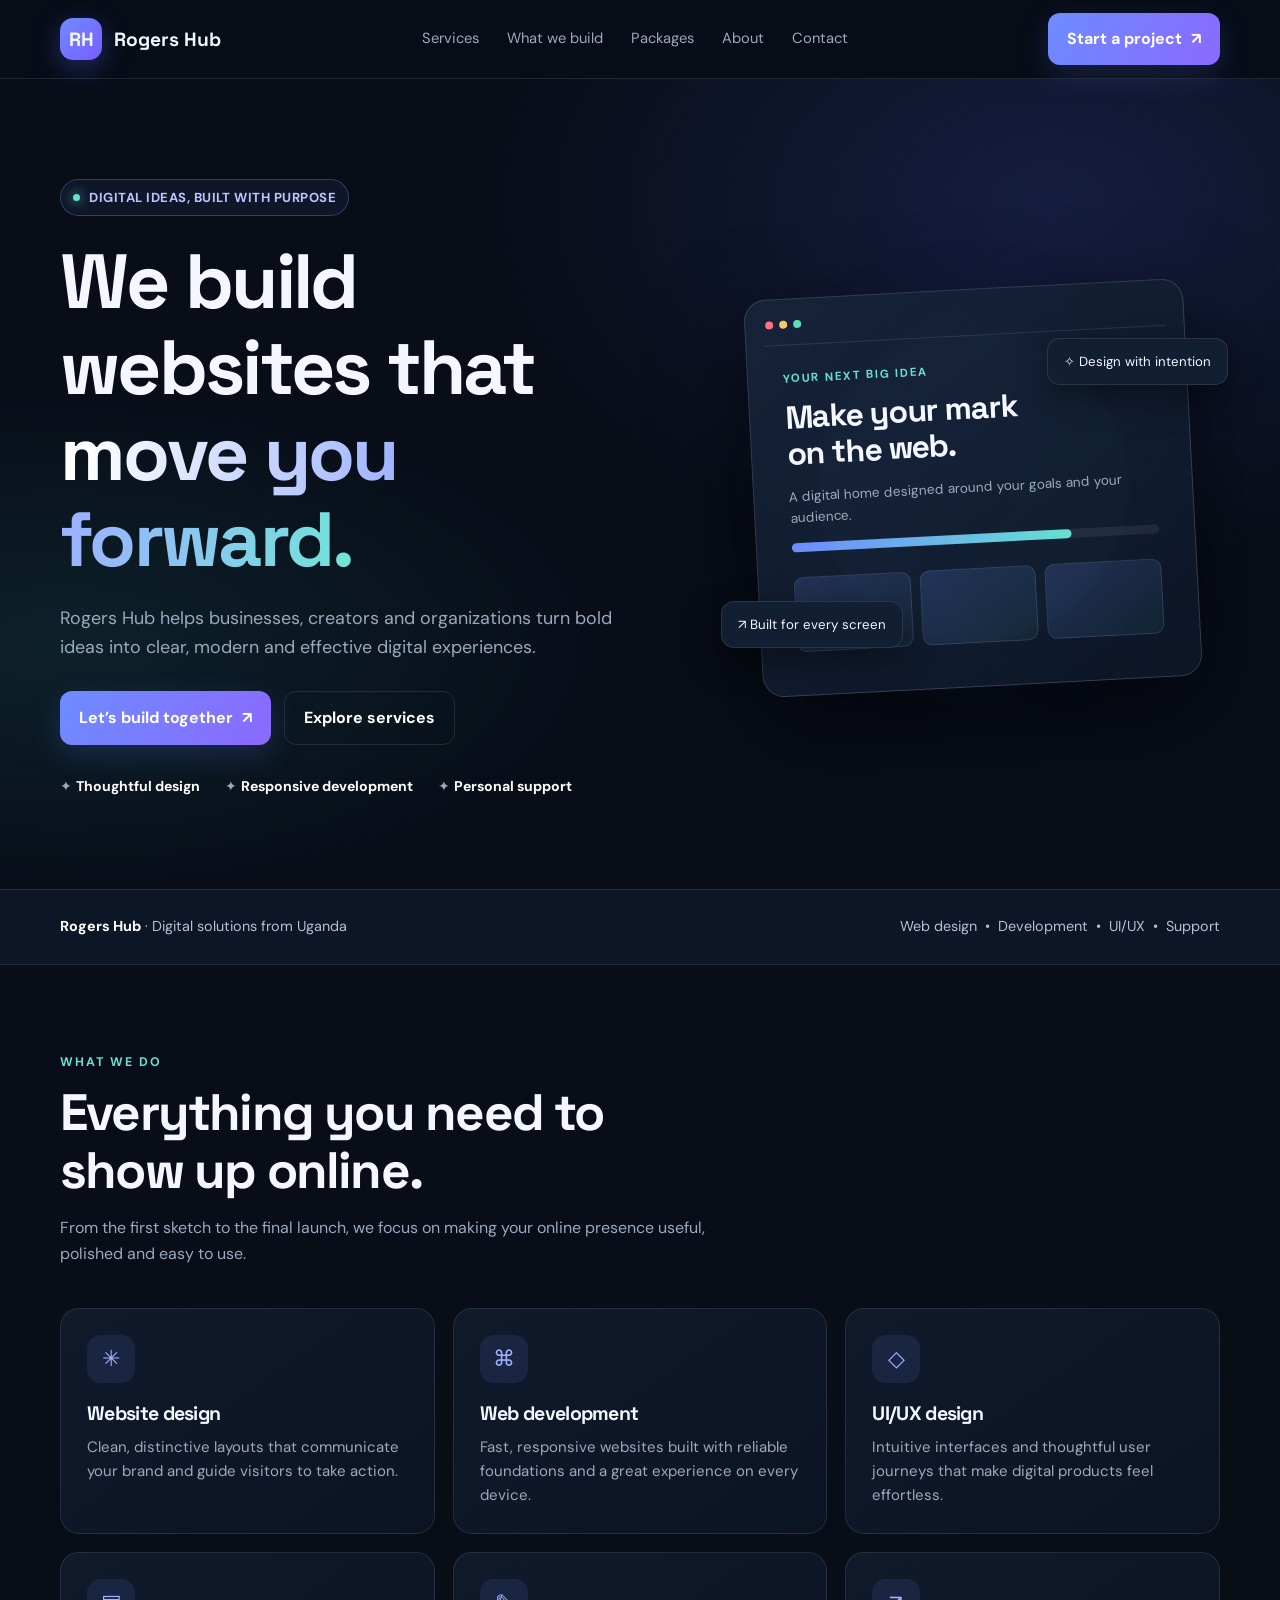
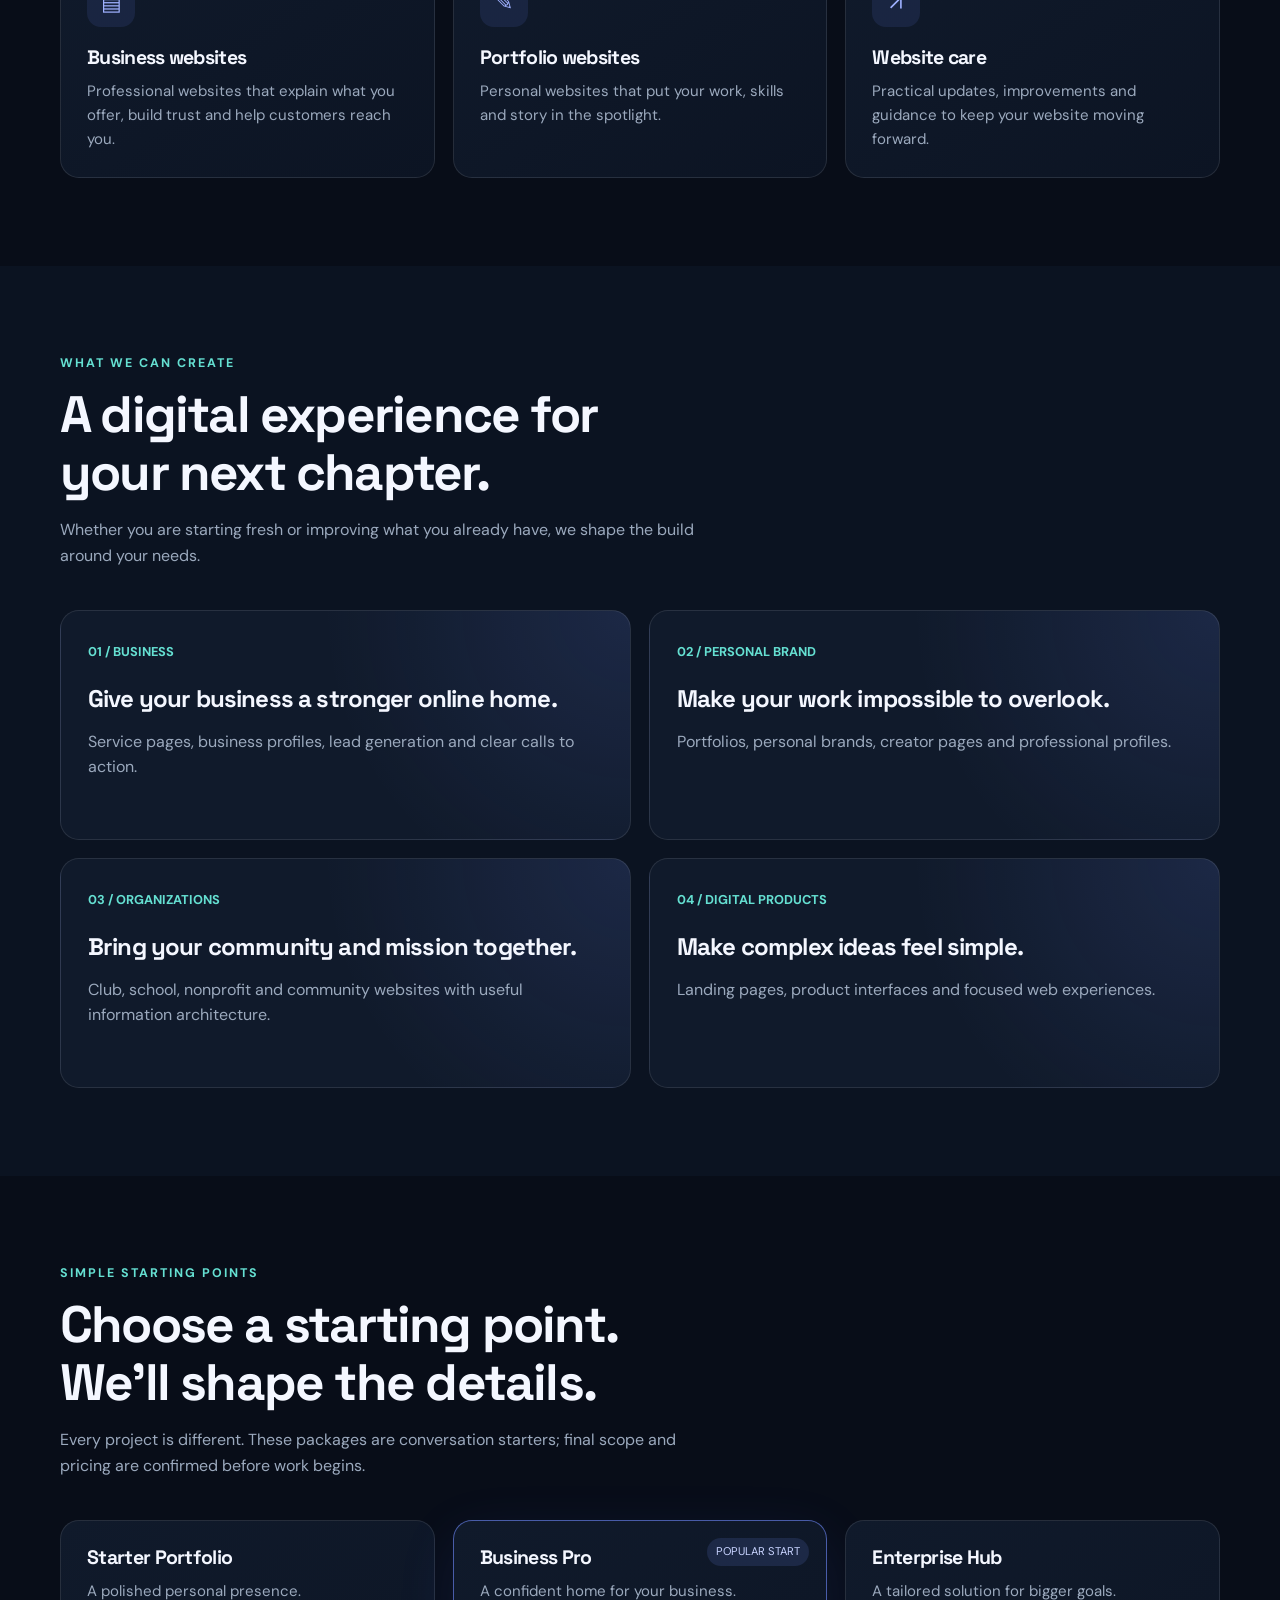
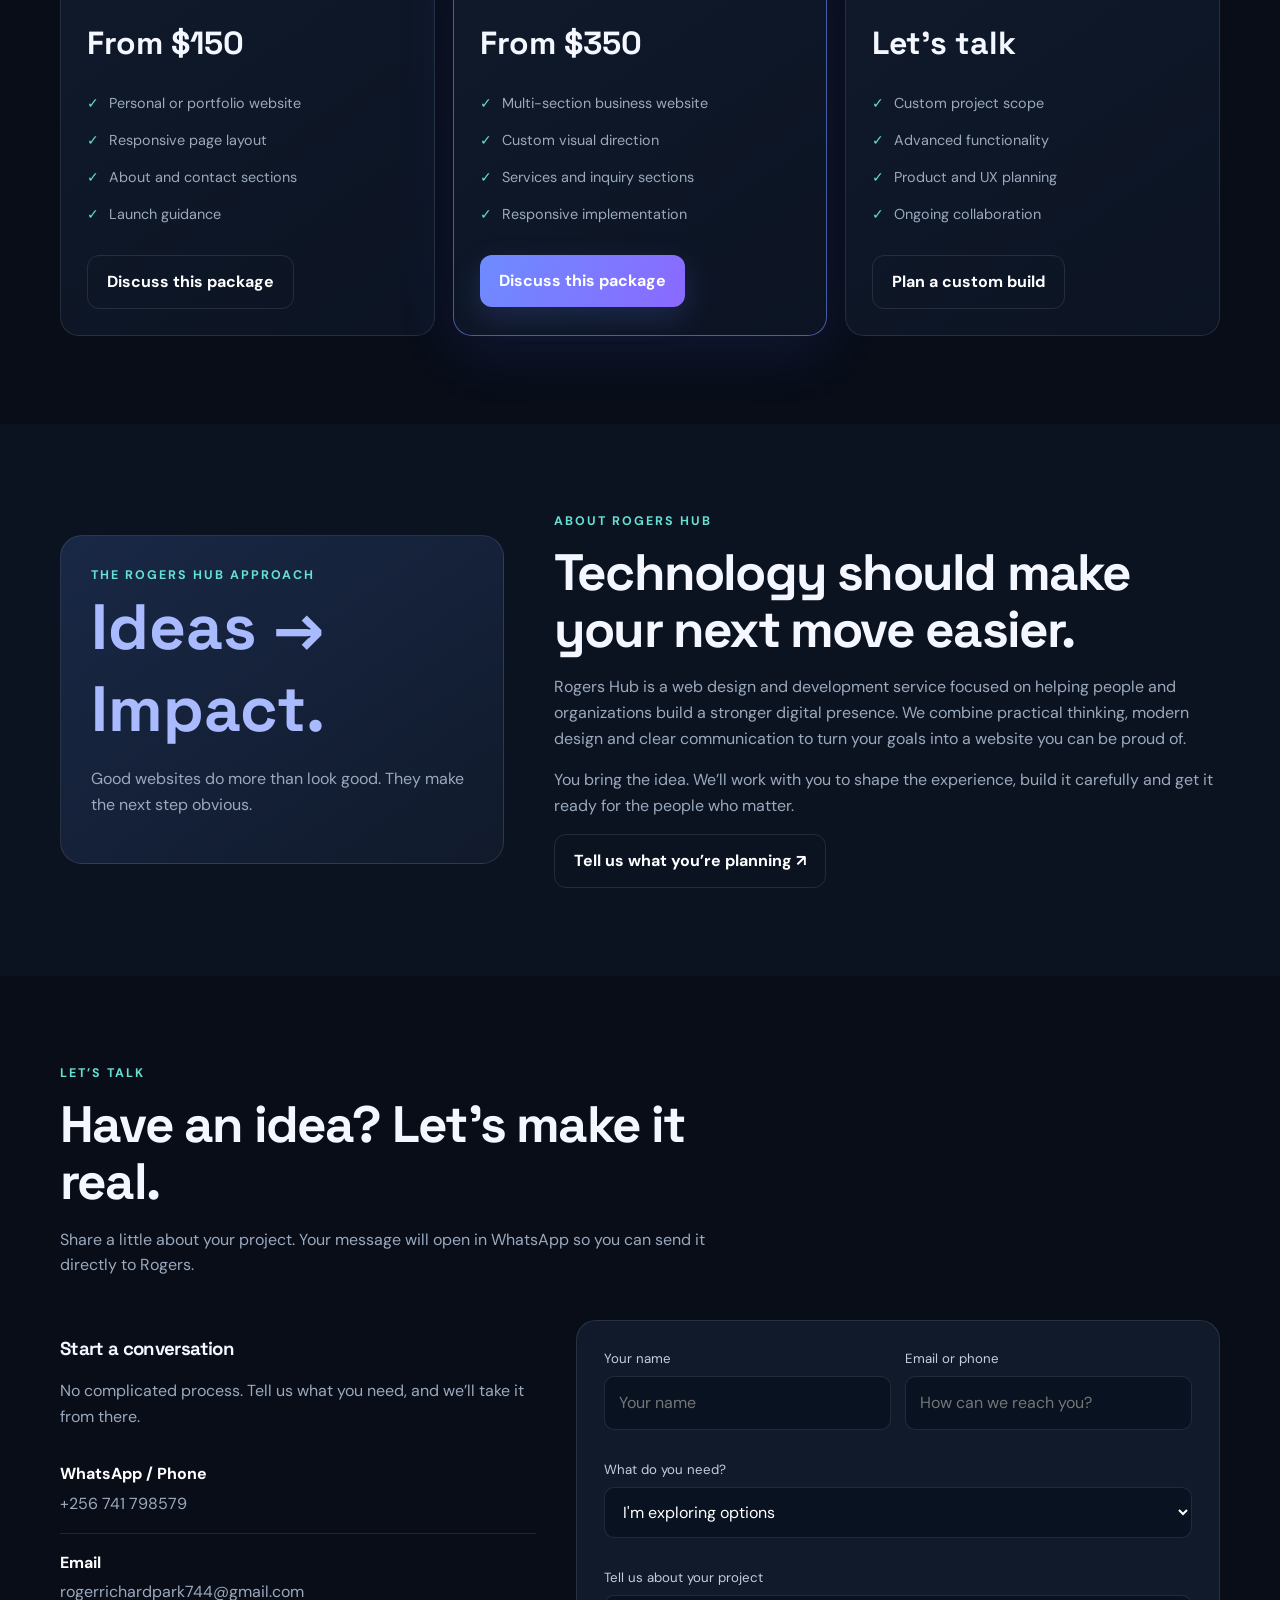
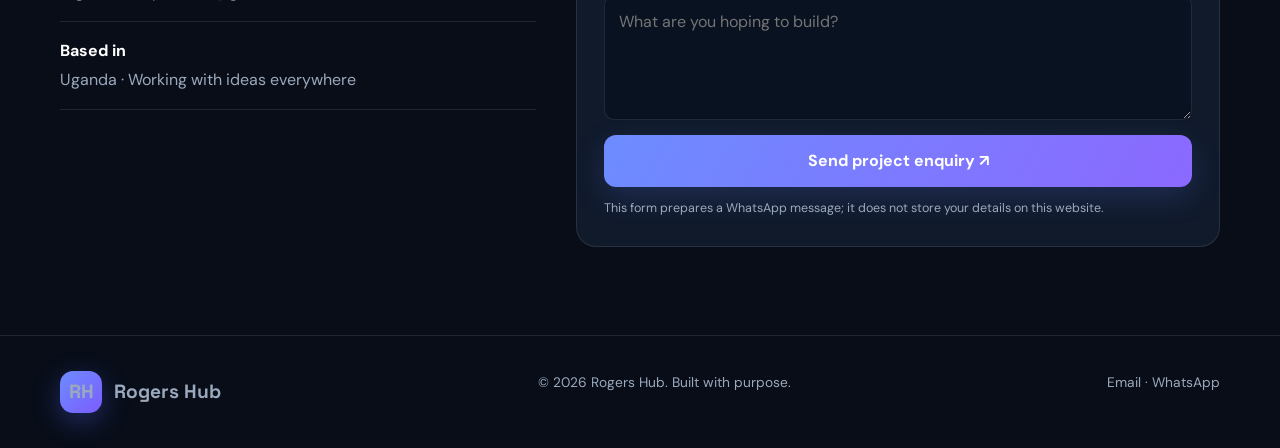
==== index.html @ 90240433 "Rebuild Rogers Hub homepage with responsive modern design" ====
<!doctype html>
<html lang="en">
<head>
<meta charset="utf-8">
<meta name="viewport" content="width=device-width, initial-scale=1">
<meta name="theme-color" content="#080d18">
<meta name="description" content="Rogers Hub builds modern, responsive websites and digital experiences for businesses, creators and organizations.">
<title>Rogers Hub — Websites that move you forward</title>
<link rel="preconnect" href="https://fonts.googleapis.com">
<link rel="preconnect" href="https://fonts.gstatic.com" crossorigin>
<link href="https://fonts.googleapis.com/css2?family=DM+Sans:wght@400;500;600;700&family=Space+Grotesk:wght@400;500;600;700&display=swap" rel="stylesheet">
<style>
:root{--bg:#080d18;--panel:#101a2b;--panel2:#0c1423;--text:#f4f7ff;--muted:#9ba9bd;--blue:#6d8cff;--cyan:#65e0d2;--line:rgba(255,255,255,.1);--max:1160px}
*{box-sizing:border-box}html{scroll-behavior:smooth;scroll-padding-top:90px}body{margin:0;background:var(--bg);color:var(--text);font-family:"DM Sans",sans-serif;line-height:1.6}a{color:inherit;text-decoration:none}button,input,textarea,select{font:inherit}.wrap{width:min(var(--max),calc(100% - 44px));margin:auto}.nav{position:sticky;top:0;z-index:20;background:rgba(8,13,24,.82);backdrop-filter:blur(18px);border-bottom:1px solid var(--line)}.nav-inner{height:78px;display:flex;align-items:center;justify-content:space-between}.brand{display:flex;align-items:center;gap:12px;font:700 1.2rem "Space Grotesk",sans-serif}.brand-mark{width:42px;height:42px;border-radius:13px;display:grid;place-items:center;background:linear-gradient(135deg,var(--blue),#7b5cff);box-shadow:0 8px 28px #536fff55;font-weight:700}.links{display:flex;align-items:center;gap:28px;color:var(--muted);font-size:.92rem}.links a:hover{color:white}.btn{display:inline-flex;align-items:center;justify-content:center;gap:9px;padding:13px 19px;border-radius:12px;background:linear-gradient(120deg,var(--blue),#8b69ff);color:white;font-weight:700;border:0;cursor:pointer;box-shadow:0 10px 30px #647dff30;transition:.2s}.btn:hover{transform:translateY(-2px);filter:brightness(1.08)}.btn.outline{background:transparent;border:1px solid var(--line);box-shadow:none}.menu{display:none;background:none;border:1px solid var(--line);color:white;border-radius:10px;padding:9px 12px;font-size:1.2rem}.hero{position:relative;overflow:hidden;padding:100px 0 92px;background:radial-gradient(ellipse at 82% 15%,#586eff2c,transparent 38%),radial-gradient(ellipse at 5% 70%,#35c8c01b,transparent 32%)}.hero-grid{display:grid;grid-template-columns:1.1fr .9fr;gap:60px;align-items:center}.eyebrow{display:inline-flex;align-items:center;gap:9px;padding:7px 12px;border:1px solid #6d8cff55;border-radius:99px;color:#b8c6ff;background:#6d8cff12;font-size:.82rem;font-weight:700;letter-spacing:.04em}.dot{width:7px;height:7px;border-radius:50%;background:var(--cyan);box-shadow:0 0 12px var(--cyan)}h1,h2,h3{font-family:"Space Grotesk",sans-serif;line-height:1.12;letter-spacing:-.035em}h1{font-size:clamp(3rem,6vw,5.3rem);margin:22px 0}h1 span{background:linear-gradient(100deg,#fff 5%,#9cb2ff 55%,#70e5d8);background-clip:text;-webkit-background-clip:text;color:transparent}.lead{font-size:1.12rem;color:var(--muted);max-width:580px}.actions{display:flex;gap:13px;flex-wrap:wrap;margin:30px 0}.proof{display:flex;gap:25px;flex-wrap:wrap;color:var(--muted);font-size:.88rem}.proof strong{color:white}.visual{min-height:430px;position:relative;display:grid;place-items:center}.orb{position:absolute;width:310px;height:310px;border-radius:50%;background:linear-gradient(135deg,#647dff55,#5de0d255);filter:blur(2px);box-shadow:0 0 100px #617aff33}.mock{position:relative;width:min(100%,440px);padding:18px;border:1px solid #ffffff25;border-radius:22px;background:linear-gradient(145deg,#17243aee,#0d1728ee);box-shadow:0 30px 90px #0008;transform:rotate(-3deg)}.mock-top{display:flex;gap:6px;padding:3px 2px 16px;border-bottom:1px solid var(--line)}.mock-top i{width:8px;height:8px;border-radius:50%;background:#ff7185}.mock-top i:nth-child(2){background:#f7c86b}.mock-top i:nth-child(3){background:#5de0b0}.mock-screen{padding:25px 17px}.mock-label{color:var(--cyan);font-size:.72rem;letter-spacing:.15em;font-weight:700}.mock-screen h3{font-size:2rem;margin:12px 0}.mock-screen p{color:var(--muted);font-size:.85rem}.mock-bar{height:9px;background:#ffffff12;border-radius:9px;margin:12px 0}.mock-bar b{display:block;width:76%;height:100%;background:linear-gradient(90deg,var(--blue),var(--cyan));border-radius:9px}.mock-cards{display:grid;grid-template-columns:repeat(3,1fr);gap:9px;margin-top:25px}.mock-cards span{height:75px;border-radius:10px;background:linear-gradient(145deg,#728bff30,#5de0d210);border:1px solid var(--line)}.float-tag{position:absolute;padding:12px 16px;border:1px solid var(--line);border-radius:13px;background:#121f33;box-shadow:0 12px 35px #0006;font-size:.83rem}.tag-one{right:-8px;top:65px}.tag-two{left:-4px;bottom:55px}.section{padding:88px 0}.section-head{max-width:650px;margin-bottom:42px}.kicker{color:var(--cyan);font-size:.78rem;font-weight:700;letter-spacing:.16em;text-transform:uppercase}.section h2{font-size:clamp(2.1rem,4vw,3.3rem);margin:12px 0}.section-head p,.muted{color:var(--muted)}.grid3{display:grid;grid-template-columns:repeat(3,1fr);gap:18px}.card{background:linear-gradient(145deg,var(--panel),var(--panel2));border:1px solid var(--line);border-radius:19px;padding:26px;transition:.25s}.card:hover{transform:translateY(-5px);border-color:#718bff77}.icon{width:48px;height:48px;border-radius:14px;display:grid;place-items:center;background:#718bff1c;color:#9fb1ff;font-size:1.35rem;margin-bottom:20px}.card h3{font-size:1.22rem;margin:0 0 10px}.card p{color:var(--muted);font-size:.94rem;margin:0}.band{border-block:1px solid var(--line);background:#0d1626;padding:25px 0}.band-inner{display:flex;justify-content:space-between;gap:20px;flex-wrap:wrap;color:#b4c1d4;font-size:.9rem}.band strong{color:white}.work-grid{display:grid;grid-template-columns:1fr 1fr;gap:18px}.work-card{min-height:230px;padding:27px;border-radius:19px;border:1px solid var(--line);background:radial-gradient(circle at 100% 0,#718bff20,transparent 50%),var(--panel)}.work-card .num{color:var(--cyan);font-weight:700;font-size:.8rem}.work-card h3{font-size:1.5rem;margin:22px 0 8px}.pricing{display:grid;grid-template-columns:repeat(3,1fr);gap:18px;align-items:stretch}.price-card{position:relative}.price-card.featured{border-color:#718bff99;box-shadow:0 18px 60px #506fff1c}.popular{position:absolute;top:17px;right:17px;font-size:.7rem;color:#c9d4ff;background:#718bff24;border-radius:99px;padding:5px 9px}.price{font:700 2rem "Space Grotesk",sans-serif;margin:20px 0 5px}.price small{font:400 .85rem "DM Sans",sans-serif;color:var(--muted)}.features{list-style:none;padding:0;margin:22px 0;color:var(--muted);font-size:.9rem}.features li{padding:7px 0}.features li:before{content:"✓";color:var(--cyan);margin-right:10px}.about{display:grid;grid-template-columns:.8fr 1.2fr;gap:50px;align-items:center}.about-panel{padding:30px;border-radius:22px;background:linear-gradient(145deg,#192846,#101a2b);border:1px solid var(--line)}.about-panel .big{font:700 4rem "Space Grotesk";color:#a9baff}.contact{display:grid;grid-template-columns:.85fr 1.15fr;gap:40px}.contact-info .item{padding:16px 0;border-bottom:1px solid var(--line);color:var(--muted)}.contact-info strong{display:block;color:white;margin-bottom:4px}.form{padding:27px;border:1px solid var(--line);background:var(--panel);border-radius:20px}.form-grid{display:grid;grid-template-columns:1fr 1fr;gap:14px}.field{display:flex;flex-direction:column;gap:7px;margin-bottom:15px}.field.full{grid-column:1/-1}.field label{font-size:.83rem;color:#c4cede}.field input,.field textarea,.field select{width:100%;padding:13px 14px;border-radius:10px;border:1px solid var(--line);background:#091221;color:white;outline:none}.field input:focus,.field textarea:focus,.field select:focus{border-color:var(--blue)}.field textarea{min-height:125px;resize:vertical}.form .btn{width:100%}.footer{padding:35px 0;border-top:1px solid var(--line);color:var(--muted);font-size:.86rem}.footer-inner{display:flex;justify-content:space-between;gap:20px;flex-wrap:wrap}.footer a:hover{color:white}.reveal{opacity:0;transform:translateY(18px);transition:opacity .6s,transform .6s}.reveal.visible{opacity:1;transform:none}
@media(max-width:850px){.hero-grid,.about,.contact{grid-template-columns:1fr}.hero{padding:72px 0}.visual{min-height:370px}.grid3,.pricing{grid-template-columns:1fr 1fr}.links{display:none;position:absolute;top:78px;left:0;right:0;padding:20px 22px;background:#0d1626;border-bottom:1px solid var(--line);flex-direction:column;align-items:flex-start}.links.open{display:flex}.menu{display:block}.nav-inner>.btn{display:none}}
@media(max-width:560px){.wrap{width:min(var(--max),calc(100% - 30px))}.grid3,.pricing,.work-grid,.form-grid{grid-template-columns:1fr}.hero{padding:58px 0}.visual{min-height:320px}.mock{transform:none}.float-tag{font-size:.72rem}.tag-one{right:0}.tag-two{left:0}.section{padding:65px 0}.band-inner{gap:12px}.about-panel .big{font-size:3rem}}
@media(prefers-reduced-motion:reduce){*,*:before,*:after{scroll-behavior:auto!important;transition:none!important;animation:none!important}.reveal{opacity:1;transform:none}}
</style>
</head>
<body>
<header class="nav"><div class="wrap nav-inner">
<a class="brand" href="#home" aria-label="Rogers Hub home"><span class="brand-mark">RH</span><span>Rogers Hub</span></a>
<nav class="links" id="navLinks" aria-label="Main navigation"><a href="#services">Services</a><a href="#work">What we build</a><a href="#pricing">Packages</a><a href="#about">About</a><a href="#contact">Contact</a></nav>
<a class="btn" href="#contact">Start a project <span>↗</span></a>
<button class="menu" id="menuBtn" aria-label="Toggle navigation" aria-expanded="false">☰</button>
</div></header>
<main>
<section class="hero" id="home"><div class="wrap hero-grid">
<div><div class="eyebrow"><span class="dot"></span> DIGITAL IDEAS, BUILT WITH PURPOSE</div>
<h1>We build websites that <span>move you forward.</span></h1>
<p class="lead">Rogers Hub helps businesses, creators and organizations turn bold ideas into clear, modern and effective digital experiences.</p>
<div class="actions"><a class="btn" href="#contact">Let’s build together <span>↗</span></a><a class="btn outline" href="#services">Explore services</a></div>
<div class="proof"><span>✦ <strong>Thoughtful design</strong></span><span>✦ <strong>Responsive development</strong></span><span>✦ <strong>Personal support</strong></span></div></div>
<div class="visual" aria-label="Illustration of a modern website interface"><div class="orb"></div><div class="mock"><div class="mock-top"><i></i><i></i><i></i></div><div class="mock-screen"><div class="mock-label">YOUR NEXT BIG IDEA</div><h3>Make your mark<br>on the web.</h3><p>A digital home designed around your goals and your audience.</p><div class="mock-bar"><b></b></div><div class="mock-cards"><span></span><span></span><span></span></div></div></div><div class="float-tag tag-one">✧ Design with intention</div><div class="float-tag tag-two">↗ Built for every screen</div></div>
</div></section>
<div class="band"><div class="wrap band-inner"><span><strong>Rogers Hub</strong> · Digital solutions from Uganda</span><span>Web design&nbsp; • &nbsp;Development&nbsp; • &nbsp;UI/UX&nbsp; • &nbsp;Support</span></div></div>
<section class="section" id="services"><div class="wrap"><div class="section-head"><div class="kicker">What we do</div><h2>Everything you need to show up online.</h2><p>From the first sketch to the final launch, we focus on making your online presence useful, polished and easy to use.</p></div>
<div class="grid3">
<article class="card"><div class="icon">✳</div><h3>Website design</h3><p>Clean, distinctive layouts that communicate your brand and guide visitors to take action.</p></article>
<article class="card"><div class="icon">⌘</div><h3>Web development</h3><p>Fast, responsive websites built with reliable foundations and a great experience on every device.</p></article>
<article class="card"><div class="icon">◇</div><h3>UI/UX design</h3><p>Intuitive interfaces and thoughtful user journeys that make digital products feel effortless.</p></article>
<article class="card"><div class="icon">▤</div><h3>Business websites</h3><p>Professional websites that explain what you offer, build trust and help customers reach you.</p></article>
<article class="card"><div class="icon">✎</div><h3>Portfolio websites</h3><p>Personal websites that put your work, skills and story in the spotlight.</p></article>
<article class="card"><div class="icon">↗</div><h3>Website care</h3><p>Practical updates, improvements and guidance to keep your website moving forward.</p></article>
</div></div></section>
<section class="section" id="work" style="background:#0b1321"><div class="wrap"><div class="section-head"><div class="kicker">What we can create</div><h2>A digital experience for your next chapter.</h2><p>Whether you are starting fresh or improving what you already have, we shape the build around your needs.</p></div>
<div class="work-grid"><article class="work-card"><span class="num">01 / BUSINESS</span><h3>Give your business a stronger online home.</h3><p class="muted">Service pages, business profiles, lead generation and clear calls to action.</p></article><article class="work-card"><span class="num">02 / PERSONAL BRAND</span><h3>Make your work impossible to overlook.</h3><p class="muted">Portfolios, personal brands, creator pages and professional profiles.</p></article><article class="work-card"><span class="num">03 / ORGANIZATIONS</span><h3>Bring your community and mission together.</h3><p class="muted">Club, school, nonprofit and community websites with useful information architecture.</p></article><article class="work-card"><span class="num">04 / DIGITAL PRODUCTS</span><h3>Make complex ideas feel simple.</h3><p class="muted">Landing pages, product interfaces and focused web experiences.</p></article></div>
</div></section>
<section class="section" id="pricing"><div class="wrap"><div class="section-head"><div class="kicker">Simple starting points</div><h2>Choose a starting point. We’ll shape the details.</h2><p>Every project is different. These packages are conversation starters; final scope and pricing are confirmed before work begins.</p></div>
<div class="pricing">
<article class="card price-card"><h3>Starter Portfolio</h3><p class="muted">A polished personal presence.</p><div class="price">From $150</div><ul class="features"><li>Personal or portfolio website</li><li>Responsive page layout</li><li>About and contact sections</li><li>Launch guidance</li></ul><a class="btn outline" href="#contact" data-package="Starter Portfolio">Discuss this package</a></article>
<article class="card price-card featured"><span class="popular">POPULAR START</span><h3>Business Pro</h3><p class="muted">A confident home for your business.</p><div class="price">From $350</div><ul class="features"><li>Multi-section business website</li><li>Custom visual direction</li><li>Services and inquiry sections</li><li>Responsive implementation</li></ul><a class="btn" href="#contact" data-package="Business Pro">Discuss this package</a></article>
<article class="card price-card"><h3>Enterprise Hub</h3><p class="muted">A tailored solution for bigger goals.</p><div class="price">Let’s talk</div><ul class="features"><li>Custom project scope</li><li>Advanced functionality</li><li>Product and UX planning</li><li>Ongoing collaboration</li></ul><a class="btn outline" href="#contact" data-package="Enterprise Hub">Plan a custom build</a></article>
</div></div></section>
<section class="section" id="about" style="background:#0b1321"><div class="wrap about"><div class="about-panel"><div class="kicker">The Rogers Hub approach</div><div class="big">Ideas →<br>Impact.</div><p class="muted">Good websites do more than look good. They make the next step obvious.</p></div><div><div class="kicker">About Rogers Hub</div><h2>Technology should make your next move easier.</h2><p class="muted">Rogers Hub is a web design and development service focused on helping people and organizations build a stronger digital presence. We combine practical thinking, modern design and clear communication to turn your goals into a website you can be proud of.</p><p class="muted">You bring the idea. We’ll work with you to shape the experience, build it carefully and get it ready for the people who matter.</p><a class="btn outline" href="#contact">Tell us what you’re planning ↗</a></div></div></section>
<section class="section" id="contact"><div class="wrap"><div class="section-head"><div class="kicker">Let’s talk</div><h2>Have an idea? Let’s make it real.</h2><p>Share a little about your project. Your message will open in WhatsApp so you can send it directly to Rogers.</p></div>
<div class="contact"><div class="contact-info"><h3>Start a conversation</h3><p class="muted">No complicated process. Tell us what you need, and we’ll take it from there.</p><div class="item"><strong>WhatsApp / Phone</strong>+256 741 798579</div><div class="item"><strong>Email</strong>rogerrichardpark744@gmail.com</div><div class="item"><strong>Based in</strong>Uganda · Working with ideas everywhere</div></div>
<form class="form" id="contactForm"><div class="form-grid"><div class="field"><label for="name">Your name</label><input id="name" name="name" required placeholder="Your name"></div><div class="field"><label for="email">Email or phone</label><input id="email" name="email" required placeholder="How can we reach you?"></div><div class="field full"><label for="package">What do you need?</label><select id="package" name="package"><option>I'm exploring options</option><option>Starter Portfolio</option><option>Business Pro</option><option>Enterprise Hub</option><option>UI/UX design</option><option>Website redesign</option><option>Other</option></select></div><div class="field full"><label for="message">Tell us about your project</label><textarea id="message" name="message" required placeholder="What are you hoping to build?"></textarea></div></div><button class="btn" type="submit">Send project enquiry ↗</button><p class="muted" style="font-size:.78rem;margin:12px 0 0">This form prepares a WhatsApp message; it does not store your details on this website.</p></form></div>
</div></section>
</main>
<footer class="footer"><div class="wrap footer-inner"><a class="brand" href="#home"><span class="brand-mark">RH</span><span>Rogers Hub</span></a><span>© <span id="year"></span> Rogers Hub. Built with purpose.</span><span><a href="mailto:rogerrichardpark744@gmail.com">Email</a> · <a href="https://wa.me/256741798579" target="_blank" rel="noopener">WhatsApp</a></span></div></footer>
<script>
const menuBtn=document.getElementById('menuBtn'),navLinks=document.getElementById('navLinks');
menuBtn.addEventListener('click',()=>{const open=navLinks.classList.toggle('open');menuBtn.setAttribute('aria-expanded',String(open));menuBtn.textContent=open?'✕':'☰'});
navLinks.querySelectorAll('a').forEach(a=>a.addEventListener('click',()=>{navLinks.classList.remove('open');menuBtn.setAttribute('aria-expanded','false');menuBtn.textContent='☰'}));
document.querySelectorAll('[data-package]').forEach(a=>a.addEventListener('click',()=>{document.getElementById('package').value=a.dataset.package}));
document.getElementById('contactForm').addEventListener('submit',e=>{e.preventDefault();const d=new FormData(e.currentTarget);const msg='Hello Rogers, my name is '+d.get('name')+'. Contact: '+d.get('email')+'. Service: '+d.get('package')+'. Project details: '+d.get('message');window.open('https://wa.me/256741798579?text='+encodeURIComponent(msg),'_blank','noopener');});
document.getElementById('year').textContent=new Date().getFullYear();
const observer=new IntersectionObserver(entries=>entries.forEach(entry=>{if(entry.isIntersecting){entry.target.classList.add('visible');observer.unobserve(entry.target)}}),{threshold:.12});
document.querySelectorAll('.card,.work-card,.about,.contact').forEach(el=>{el.classList.add('reveal');observer.observe(el)});
</script>
</body>
</html>
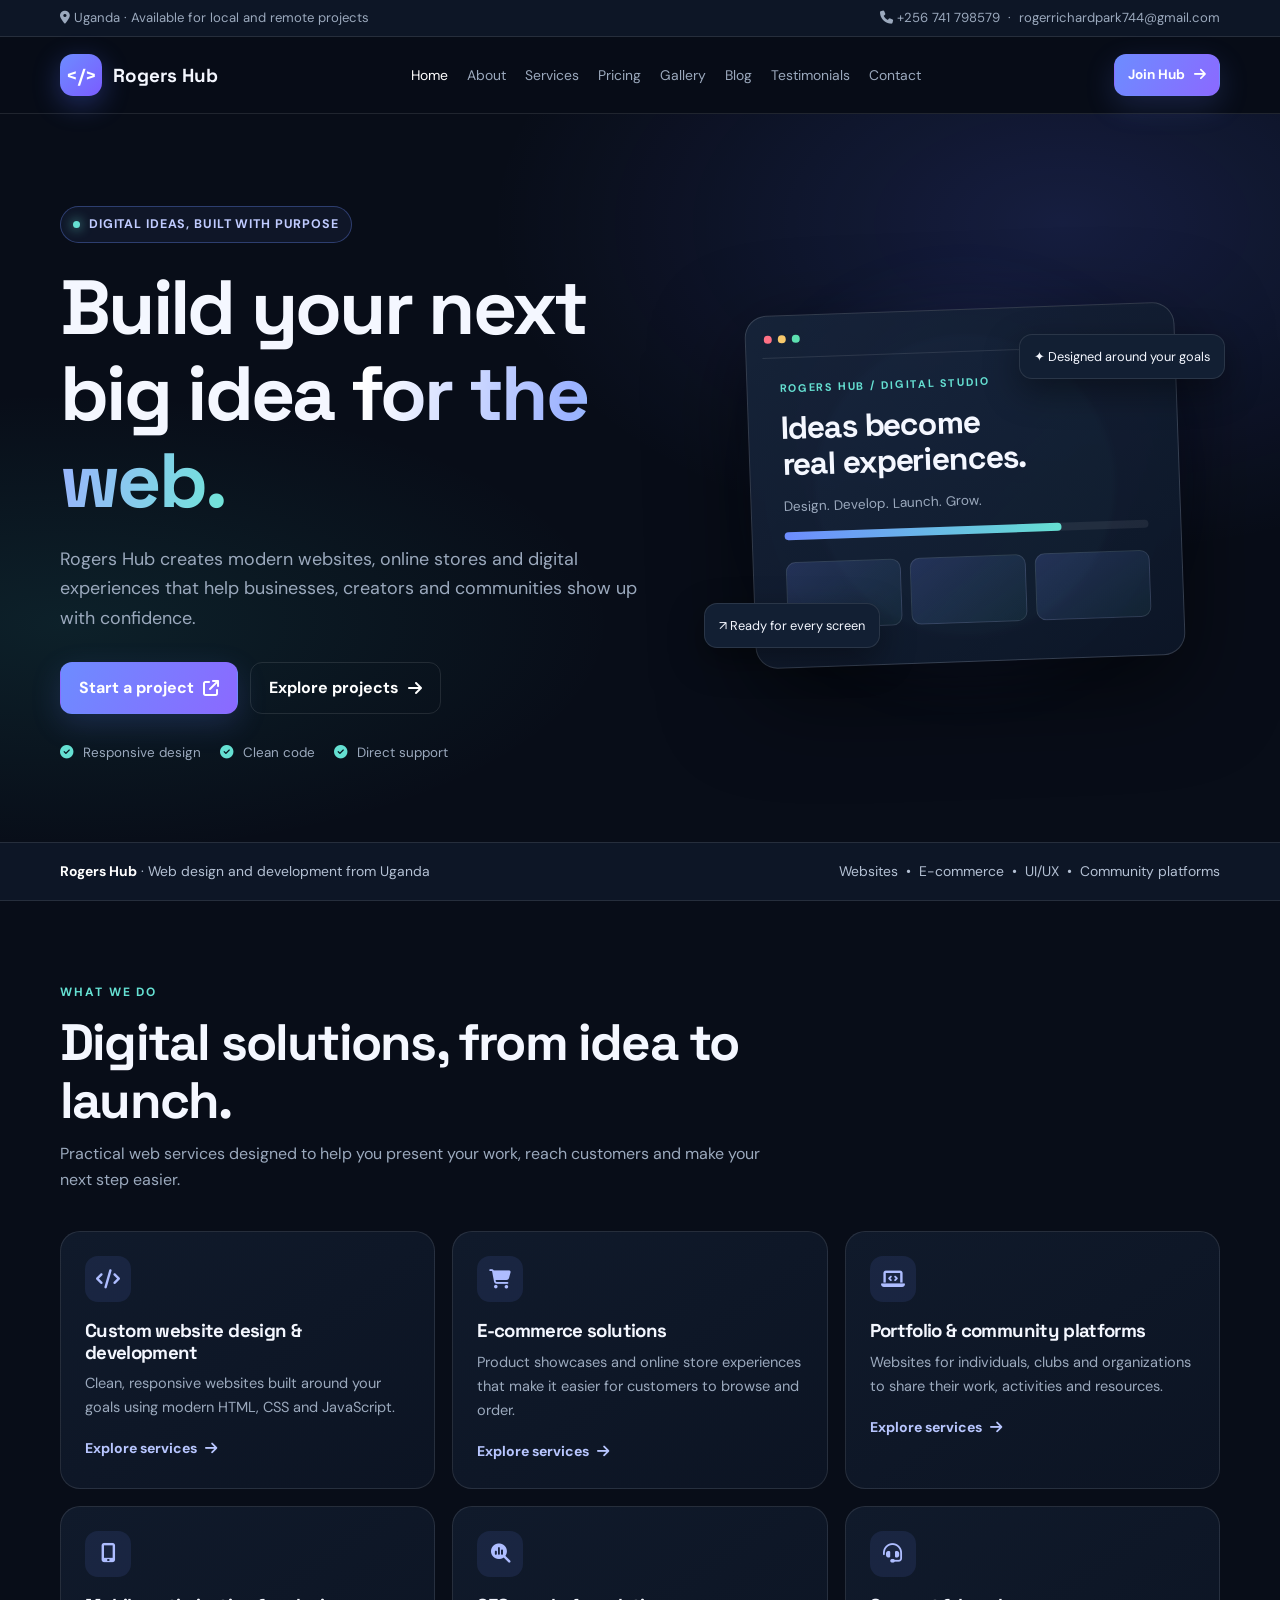
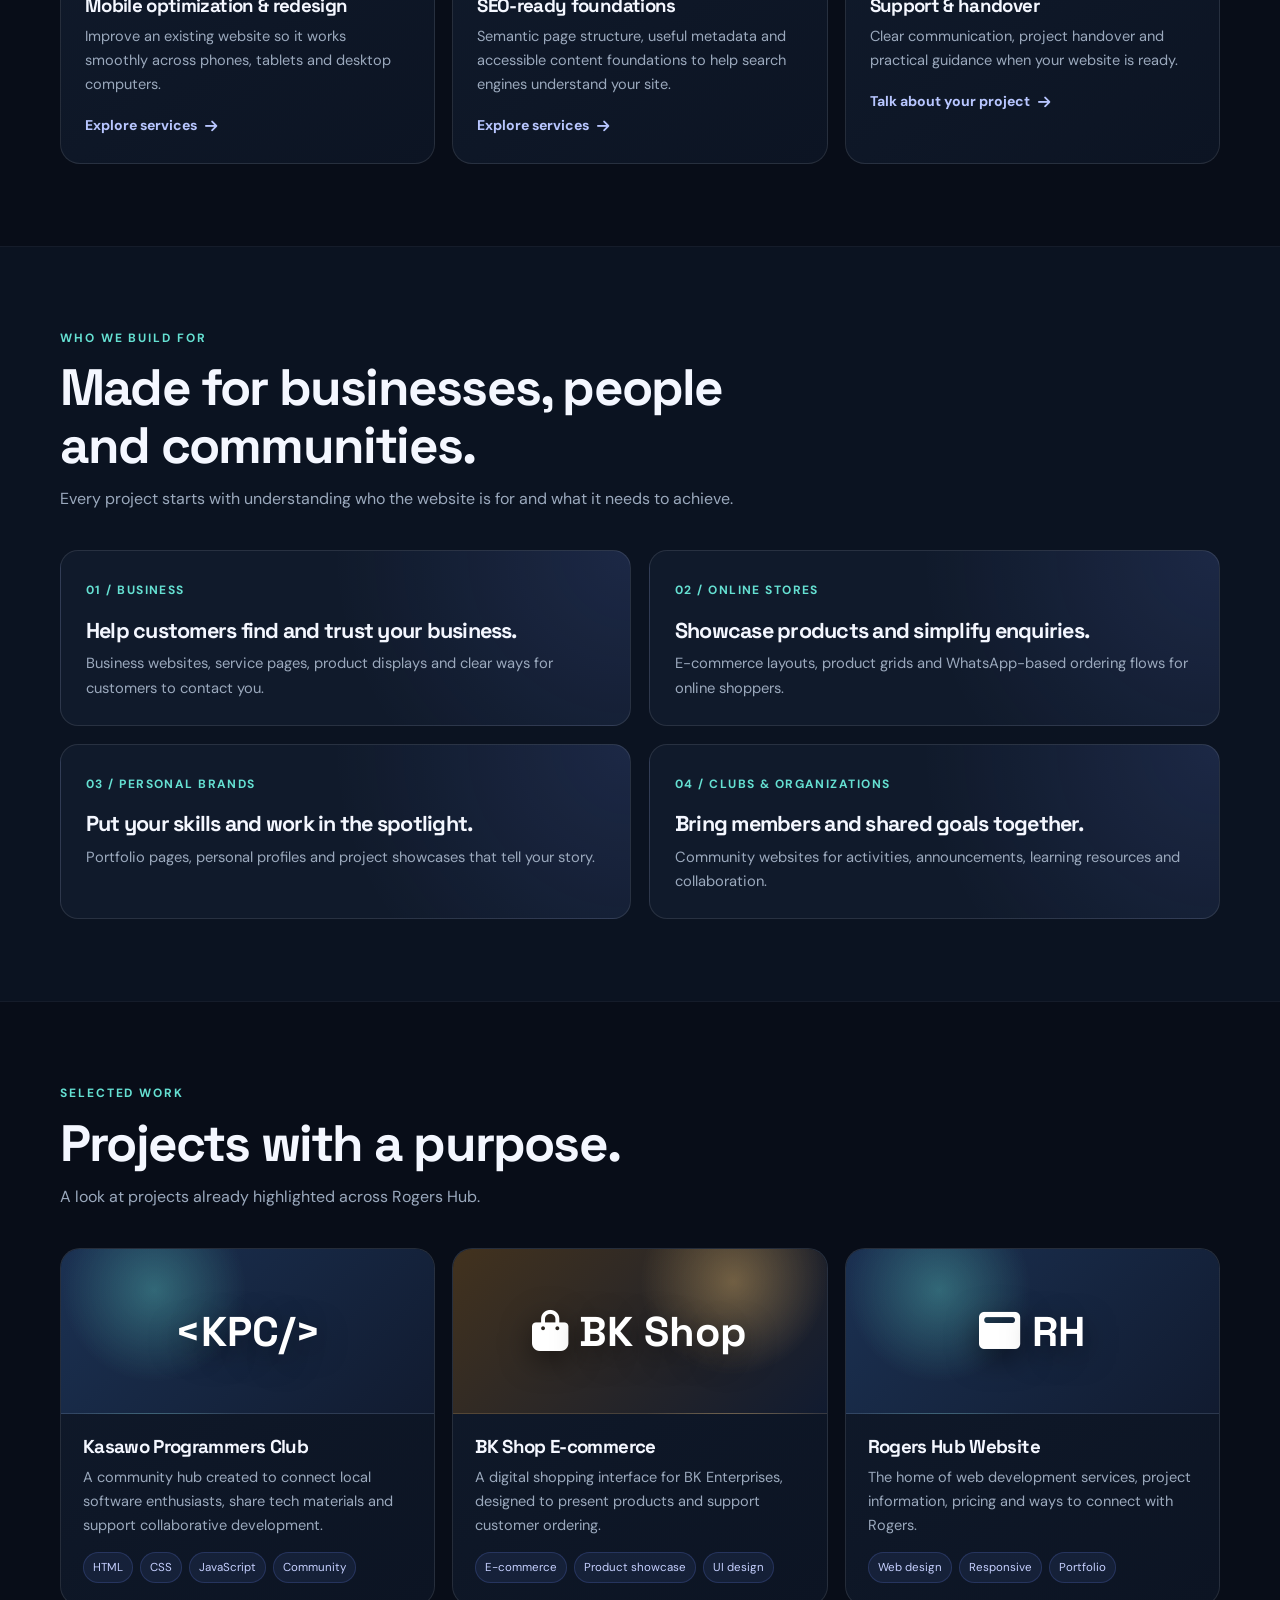
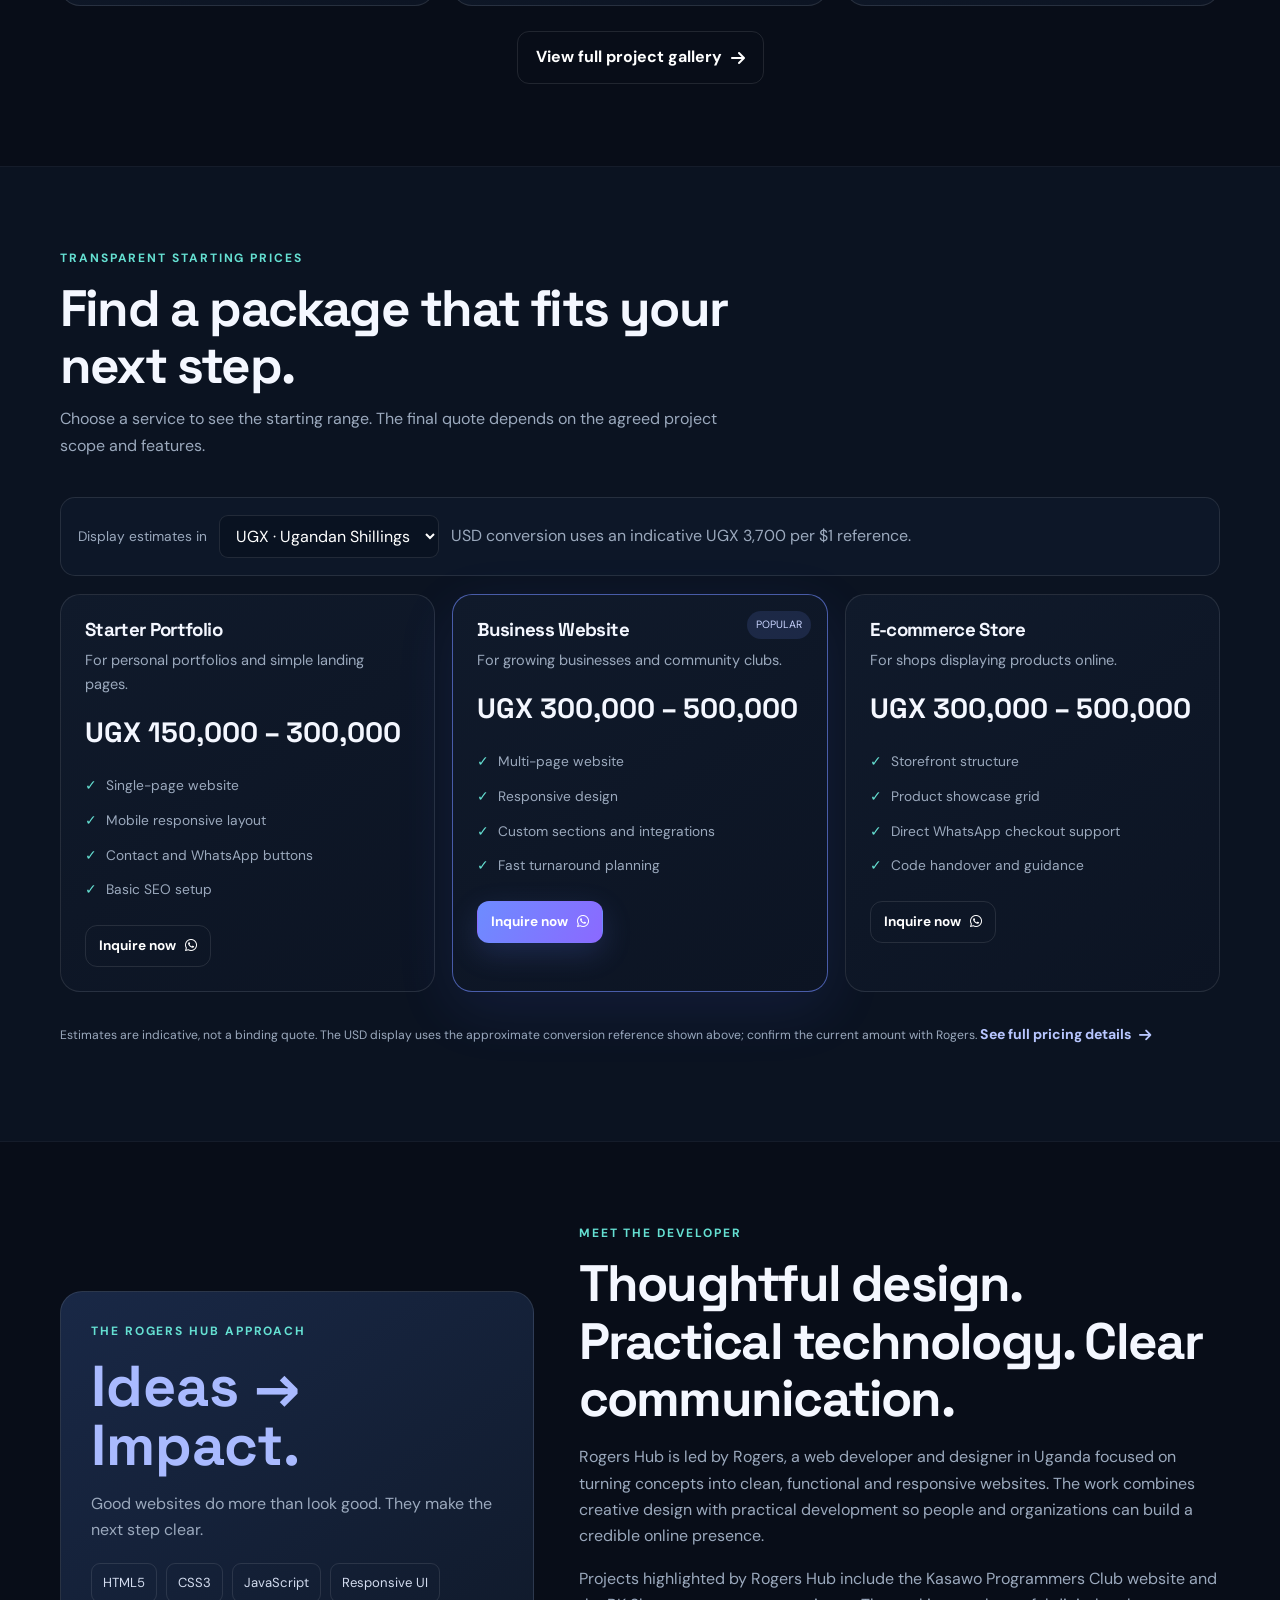
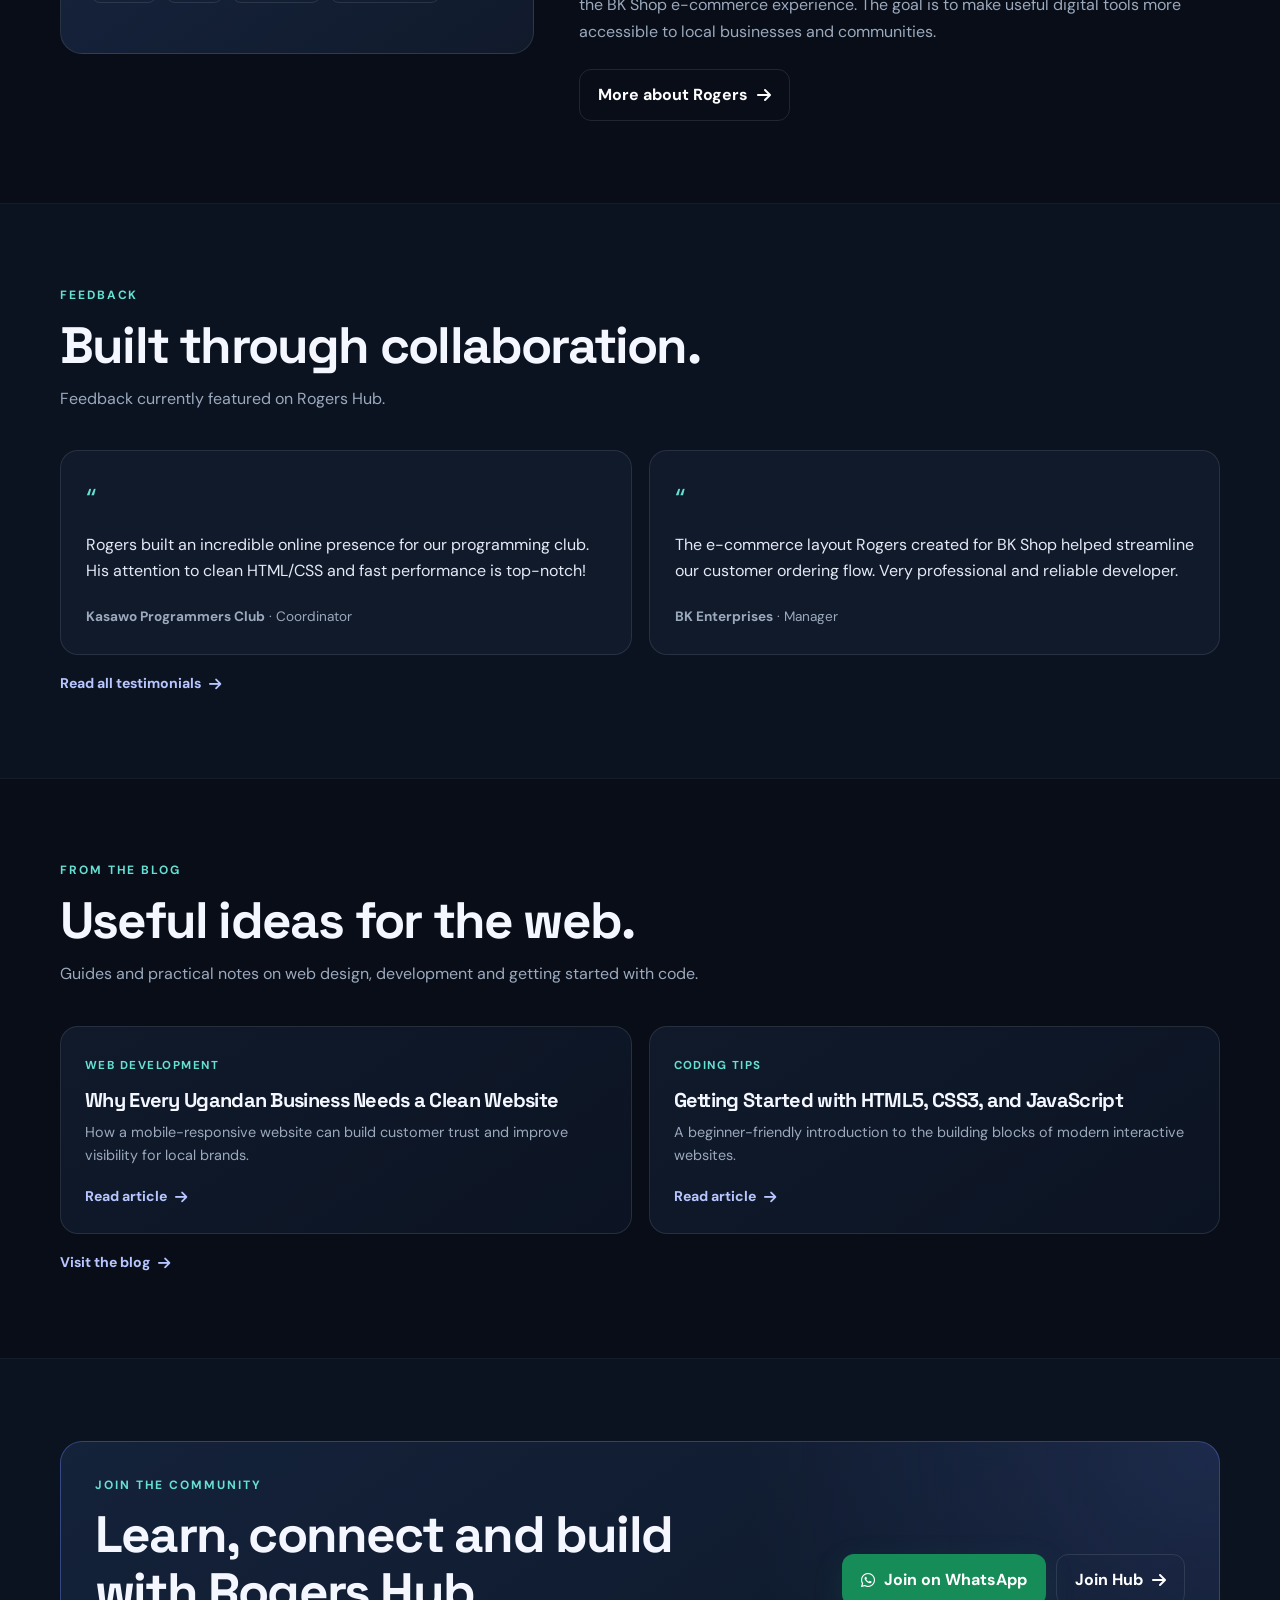
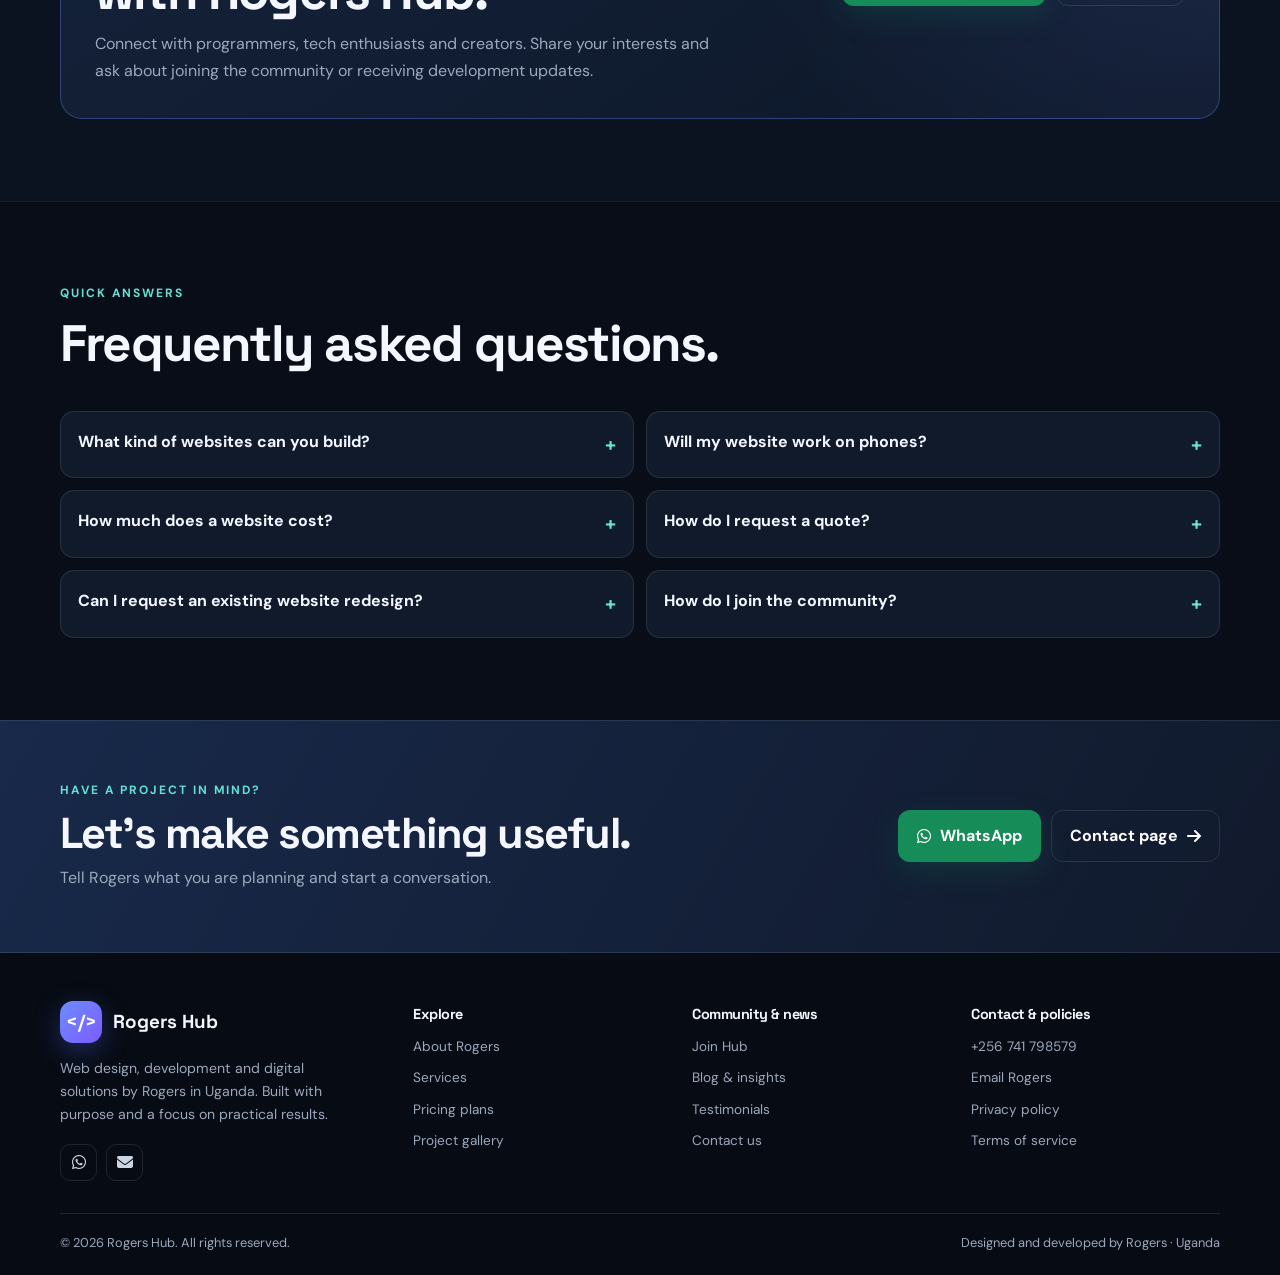
==== commit 330fa50c: "Rebuild Rogers Hub homepage with full site features and navigation" ====
--- a/index.html
+++ b/index.html
@@ -1,73 +1,180 @@
 <!doctype html>
 <html lang="en">
 <head>
-<meta charset="utf-8">
-<meta name="viewport" content="width=device-width, initial-scale=1">
-<meta name="theme-color" content="#080d18">
-<meta name="description" content="Rogers Hub builds modern, responsive websites and digital experiences for businesses, creators and organizations.">
-<title>Rogers Hub — Websites that move you forward</title>
-<link rel="preconnect" href="https://fonts.googleapis.com">
-<link rel="preconnect" href="https://fonts.gstatic.com" crossorigin>
-<link href="https://fonts.googleapis.com/css2?family=DM+Sans:wght@400;500;600;700&family=Space+Grotesk:wght@400;500;600;700&display=swap" rel="stylesheet">
-<style>
-:root{--bg:#080d18;--panel:#101a2b;--panel2:#0c1423;--text:#f4f7ff;--muted:#9ba9bd;--blue:#6d8cff;--cyan:#65e0d2;--line:rgba(255,255,255,.1);--max:1160px}
-*{box-sizing:border-box}html{scroll-behavior:smooth;scroll-padding-top:90px}body{margin:0;background:var(--bg);color:var(--text);font-family:"DM Sans",sans-serif;line-height:1.6}a{color:inherit;text-decoration:none}button,input,textarea,select{font:inherit}.wrap{width:min(var(--max),calc(100% - 44px));margin:auto}.nav{position:sticky;top:0;z-index:20;background:rgba(8,13,24,.82);backdrop-filter:blur(18px);border-bottom:1px solid var(--line)}.nav-inner{height:78px;display:flex;align-items:center;justify-content:space-between}.brand{display:flex;align-items:center;gap:12px;font:700 1.2rem "Space Grotesk",sans-serif}.brand-mark{width:42px;height:42px;border-radius:13px;display:grid;place-items:center;background:linear-gradient(135deg,var(--blue),#7b5cff);box-shadow:0 8px 28px #536fff55;font-weight:700}.links{display:flex;align-items:center;gap:28px;color:var(--muted);font-size:.92rem}.links a:hover{color:white}.btn{display:inline-flex;align-items:center;justify-content:center;gap:9px;padding:13px 19px;border-radius:12px;background:linear-gradient(120deg,var(--blue),#8b69ff);color:white;font-weight:700;border:0;cursor:pointer;box-shadow:0 10px 30px #647dff30;transition:.2s}.btn:hover{transform:translateY(-2px);filter:brightness(1.08)}.btn.outline{background:transparent;border:1px solid var(--line);box-shadow:none}.menu{display:none;background:none;border:1px solid var(--line);color:white;border-radius:10px;padding:9px 12px;font-size:1.2rem}.hero{position:relative;overflow:hidden;padding:100px 0 92px;background:radial-gradient(ellipse at 82% 15%,#586eff2c,transparent 38%),radial-gradient(ellipse at 5% 70%,#35c8c01b,transparent 32%)}.hero-grid{display:grid;grid-template-columns:1.1fr .9fr;gap:60px;align-items:center}.eyebrow{display:inline-flex;align-items:center;gap:9px;padding:7px 12px;border:1px solid #6d8cff55;border-radius:99px;color:#b8c6ff;background:#6d8cff12;font-size:.82rem;font-weight:700;letter-spacing:.04em}.dot{width:7px;height:7px;border-radius:50%;background:var(--cyan);box-shadow:0 0 12px var(--cyan)}h1,h2,h3{font-family:"Space Grotesk",sans-serif;line-height:1.12;letter-spacing:-.035em}h1{font-size:clamp(3rem,6vw,5.3rem);margin:22px 0}h1 span{background:linear-gradient(100deg,#fff 5%,#9cb2ff 55%,#70e5d8);background-clip:text;-webkit-background-clip:text;color:transparent}.lead{font-size:1.12rem;color:var(--muted);max-width:580px}.actions{display:flex;gap:13px;flex-wrap:wrap;margin:30px 0}.proof{display:flex;gap:25px;flex-wrap:wrap;color:var(--muted);font-size:.88rem}.proof strong{color:white}.visual{min-height:430px;position:relative;display:grid;place-items:center}.orb{position:absolute;width:310px;height:310px;border-radius:50%;background:linear-gradient(135deg,#647dff55,#5de0d255);filter:blur(2px);box-shadow:0 0 100px #617aff33}.mock{position:relative;width:min(100%,440px);padding:18px;border:1px solid #ffffff25;border-radius:22px;background:linear-gradient(145deg,#17243aee,#0d1728ee);box-shadow:0 30px 90px #0008;transform:rotate(-3deg)}.mock-top{display:flex;gap:6px;padding:3px 2px 16px;border-bottom:1px solid var(--line)}.mock-top i{width:8px;height:8px;border-radius:50%;background:#ff7185}.mock-top i:nth-child(2){background:#f7c86b}.mock-top i:nth-child(3){background:#5de0b0}.mock-screen{padding:25px 17px}.mock-label{color:var(--cyan);font-size:.72rem;letter-spacing:.15em;font-weight:700}.mock-screen h3{font-size:2rem;margin:12px 0}.mock-screen p{color:var(--muted);font-size:.85rem}.mock-bar{height:9px;background:#ffffff12;border-radius:9px;margin:12px 0}.mock-bar b{display:block;width:76%;height:100%;background:linear-gradient(90deg,var(--blue),var(--cyan));border-radius:9px}.mock-cards{display:grid;grid-template-columns:repeat(3,1fr);gap:9px;margin-top:25px}.mock-cards span{height:75px;border-radius:10px;background:linear-gradient(145deg,#728bff30,#5de0d210);border:1px solid var(--line)}.float-tag{position:absolute;padding:12px 16px;border:1px solid var(--line);border-radius:13px;background:#121f33;box-shadow:0 12px 35px #0006;font-size:.83rem}.tag-one{right:-8px;top:65px}.tag-two{left:-4px;bottom:55px}.section{padding:88px 0}.section-head{max-width:650px;margin-bottom:42px}.kicker{color:var(--cyan);font-size:.78rem;font-weight:700;letter-spacing:.16em;text-transform:uppercase}.section h2{font-size:clamp(2.1rem,4vw,3.3rem);margin:12px 0}.section-head p,.muted{color:var(--muted)}.grid3{display:grid;grid-template-columns:repeat(3,1fr);gap:18px}.card{background:linear-gradient(145deg,var(--panel),var(--panel2));border:1px solid var(--line);border-radius:19px;padding:26px;transition:.25s}.card:hover{transform:translateY(-5px);border-color:#718bff77}.icon{width:48px;height:48px;border-radius:14px;display:grid;place-items:center;background:#718bff1c;color:#9fb1ff;font-size:1.35rem;margin-bottom:20px}.card h3{font-size:1.22rem;margin:0 0 10px}.card p{color:var(--muted);font-size:.94rem;margin:0}.band{border-block:1px solid var(--line);background:#0d1626;padding:25px 0}.band-inner{display:flex;justify-content:space-between;gap:20px;flex-wrap:wrap;color:#b4c1d4;font-size:.9rem}.band strong{color:white}.work-grid{display:grid;grid-template-columns:1fr 1fr;gap:18px}.work-card{min-height:230px;padding:27px;border-radius:19px;border:1px solid var(--line);background:radial-gradient(circle at 100% 0,#718bff20,transparent 50%),var(--panel)}.work-card .num{color:var(--cyan);font-weight:700;font-size:.8rem}.work-card h3{font-size:1.5rem;margin:22px 0 8px}.pricing{display:grid;grid-template-columns:repeat(3,1fr);gap:18px;align-items:stretch}.price-card{position:relative}.price-card.featured{border-color:#718bff99;box-shadow:0 18px 60px #506fff1c}.popular{position:absolute;top:17px;right:17px;font-size:.7rem;color:#c9d4ff;background:#718bff24;border-radius:99px;padding:5px 9px}.price{font:700 2rem "Space Grotesk",sans-serif;margin:20px 0 5px}.price small{font:400 .85rem "DM Sans",sans-serif;color:var(--muted)}.features{list-style:none;padding:0;margin:22px 0;color:var(--muted);font-size:.9rem}.features li{padding:7px 0}.features li:before{content:"✓";color:var(--cyan);margin-right:10px}.about{display:grid;grid-template-columns:.8fr 1.2fr;gap:50px;align-items:center}.about-panel{padding:30px;border-radius:22px;background:linear-gradient(145deg,#192846,#101a2b);border:1px solid var(--line)}.about-panel .big{font:700 4rem "Space Grotesk";color:#a9baff}.contact{display:grid;grid-template-columns:.85fr 1.15fr;gap:40px}.contact-info .item{padding:16px 0;border-bottom:1px solid var(--line);color:var(--muted)}.contact-info strong{display:block;color:white;margin-bottom:4px}.form{padding:27px;border:1px solid var(--line);background:var(--panel);border-radius:20px}.form-grid{display:grid;grid-template-columns:1fr 1fr;gap:14px}.field{display:flex;flex-direction:column;gap:7px;margin-bottom:15px}.field.full{grid-column:1/-1}.field label{font-size:.83rem;color:#c4cede}.field input,.field textarea,.field select{width:100%;padding:13px 14px;border-radius:10px;border:1px solid var(--line);background:#091221;color:white;outline:none}.field input:focus,.field textarea:focus,.field select:focus{border-color:var(--blue)}.field textarea{min-height:125px;resize:vertical}.form .btn{width:100%}.footer{padding:35px 0;border-top:1px solid var(--line);color:var(--muted);font-size:.86rem}.footer-inner{display:flex;justify-content:space-between;gap:20px;flex-wrap:wrap}.footer a:hover{color:white}.reveal{opacity:0;transform:translateY(18px);transition:opacity .6s,transform .6s}.reveal.visible{opacity:1;transform:none}
-@media(max-width:850px){.hero-grid,.about,.contact{grid-template-columns:1fr}.hero{padding:72px 0}.visual{min-height:370px}.grid3,.pricing{grid-template-columns:1fr 1fr}.links{display:none;position:absolute;top:78px;left:0;right:0;padding:20px 22px;background:#0d1626;border-bottom:1px solid var(--line);flex-direction:column;align-items:flex-start}.links.open{display:flex}.menu{display:block}.nav-inner>.btn{display:none}}
-@media(max-width:560px){.wrap{width:min(var(--max),calc(100% - 30px))}.grid3,.pricing,.work-grid,.form-grid{grid-template-columns:1fr}.hero{padding:58px 0}.visual{min-height:320px}.mock{transform:none}.float-tag{font-size:.72rem}.tag-one{right:0}.tag-two{left:0}.section{padding:65px 0}.band-inner{gap:12px}.about-panel .big{font-size:3rem}}
-@media(prefers-reduced-motion:reduce){*,*:before,*:after{scroll-behavior:auto!important;transition:none!important;animation:none!important}.reveal{opacity:1;transform:none}}
-</style>
+  <meta charset="utf-8">
+  <meta name="viewport" content="width=device-width, initial-scale=1">
+  <meta name="theme-color" content="#080d18">
+  <meta name="description" content="Rogers Hub — web design, development, e-commerce and digital solutions by Rogers in Uganda. Explore projects, services, pricing and get in touch.">
+  <meta name="keywords" content="Rogers Hub, web design Uganda, web development, e-commerce websites, Kasawo Programmers Club, portfolio websites">
+  <meta property="og:title" content="Rogers Hub — Digital ideas, built with purpose">
+  <meta property="og:description" content="Web design, development and digital solutions by Rogers in Uganda.">
+  <meta property="og:type" content="website">
+  <title>Rogers Hub | Web Design & Digital Solutions in Uganda</title>
+  <link rel="preconnect" href="https://fonts.googleapis.com">
+  <link rel="preconnect" href="https://fonts.gstatic.com" crossorigin>
+  <link href="https://fonts.googleapis.com/css2?family=DM+Sans:wght@400;500;600;700&family=Space+Grotesk:wght@400;500;600;700&display=swap" rel="stylesheet">
+  <link rel="stylesheet" href="https://cdnjs.cloudflare.com/ajax/libs/font-awesome/6.5.2/css/all.min.css">
+  <style>
+    :root{--bg:#080d18;--surface:#101a2b;--surface2:#0c1423;--text:#f4f7ff;--muted:#9ba9bd;--blue:#6d8cff;--cyan:#65e0d2;--line:rgba(255,255,255,.1);--max:1160px;--radius:20px}
+    *{box-sizing:border-box}html{scroll-behavior:smooth;scroll-padding-top:88px}body{margin:0;background:var(--bg);color:var(--text);font-family:"DM Sans",sans-serif;line-height:1.65}body.menu-open{overflow:hidden}a{color:inherit;text-decoration:none}button,input,select,textarea{font:inherit}button,a{-webkit-tap-highlight-color:transparent}.wrap{width:min(var(--max),calc(100% - 42px));margin-inline:auto}.skip{position:absolute;left:-999px;top:8px;background:#fff;color:#111;padding:10px;z-index:99}.skip:focus{left:8px}
+    .topline{background:#0d1626;border-bottom:1px solid var(--line);font-size:.82rem;color:var(--muted)}.topline-inner{min-height:36px;display:flex;align-items:center;justify-content:space-between;gap:15px;flex-wrap:wrap}.topline a:hover{color:white}
+    .nav{position:sticky;top:0;z-index:50;background:rgba(8,13,24,.9);backdrop-filter:blur(18px);border-bottom:1px solid var(--line)}.nav-inner{height:76px;display:flex;align-items:center;justify-content:space-between;gap:24px}.brand{display:flex;align-items:center;gap:11px;font:700 1.18rem "Space Grotesk",sans-serif;white-space:nowrap}.brand-mark{width:42px;height:42px;border-radius:13px;display:grid;place-items:center;background:linear-gradient(135deg,var(--blue),#7b5cff);box-shadow:0 8px 28px #536fff55;font-weight:700;color:white}.nav-links{display:flex;align-items:center;gap:19px;color:var(--muted);font-size:.87rem}.nav-links a{transition:color .2s}.nav-links a:hover,.nav-links a.active{color:white}.nav-actions{display:flex;align-items:center;gap:10px}.menu-btn{display:none;background:#111c2e;border:1px solid var(--line);color:white;border-radius:11px;padding:10px 13px;cursor:pointer}.btn{display:inline-flex;align-items:center;justify-content:center;gap:9px;padding:12px 18px;border-radius:12px;background:linear-gradient(120deg,var(--blue),#8b69ff);color:white;font-weight:700;border:1px solid transparent;cursor:pointer;box-shadow:0 10px 30px #647dff30;transition:transform .2s,filter .2s}.btn:hover{transform:translateY(-2px);filter:brightness(1.08)}.btn.secondary{background:transparent;border-color:var(--line);box-shadow:none}.btn.green{background:#168c58;box-shadow:0 10px 30px #168c5830}.btn.small{padding:9px 13px;font-size:.85rem}
+    .hero{position:relative;overflow:hidden;padding:92px 0 78px;background:radial-gradient(ellipse at 83% 15%,#586eff2c,transparent 38%),radial-gradient(ellipse at 5% 70%,#35c8c01b,transparent 32%)}.hero-grid{display:grid;grid-template-columns:1.08fr .92fr;gap:50px;align-items:center}.eyebrow{display:inline-flex;align-items:center;gap:9px;padding:7px 12px;border:1px solid #6d8cff55;border-radius:99px;color:#c0cbff;background:#6d8cff12;font-size:.78rem;font-weight:700;letter-spacing:.07em;text-transform:uppercase}.dot{width:7px;height:7px;border-radius:50%;background:var(--cyan);box-shadow:0 0 12px var(--cyan)}h1,h2,h3,h4{font-family:"Space Grotesk",sans-serif;line-height:1.13;letter-spacing:-.035em}h1{font-size:clamp(2.8rem,6vw,5.1rem);margin:21px 0}h1 span{background:linear-gradient(100deg,#fff 5%,#9cb2ff 55%,#70e5d8);background-clip:text;-webkit-background-clip:text;color:transparent}.lead{font-size:1.12rem;color:var(--muted);max-width:590px}.hero-actions{display:flex;gap:12px;flex-wrap:wrap;margin:28px 0}.trust-points{display:flex;gap:19px;flex-wrap:wrap;color:var(--muted);font-size:.84rem}.trust-points i{color:var(--cyan);margin-right:6px}.hero-art{position:relative;min-height:410px;display:grid;place-items:center}.halo{position:absolute;width:300px;height:300px;border-radius:50%;background:linear-gradient(135deg,#647dff55,#5de0d255);filter:blur(2px);box-shadow:0 0 100px #617aff33}.browser{position:relative;width:min(100%,430px);padding:16px;border:1px solid #ffffff25;border-radius:22px;background:linear-gradient(145deg,#17243aee,#0d1728ee);box-shadow:0 30px 90px #0008;transform:rotate(-2deg)}.browser-head{display:flex;gap:6px;padding:3px 2px 14px;border-bottom:1px solid var(--line)}.browser-head i{width:8px;height:8px;border-radius:50%;background:#ff7185}.browser-head i:nth-child(2){background:#f7c86b}.browser-head i:nth-child(3){background:#5de0b0}.browser-body{padding:22px 16px}.browser-label{color:var(--cyan);font-size:.68rem;letter-spacing:.15em;font-weight:700}.browser-body h3{font-size:2rem;margin:12px 0}.browser-body p{color:var(--muted);font-size:.85rem}.browser-lines{height:8px;background:#ffffff12;border-radius:9px;margin:10px 0}.browser-lines b{display:block;width:76%;height:100%;background:linear-gradient(90deg,var(--blue),var(--cyan));border-radius:9px}.browser-tiles{display:grid;grid-template-columns:repeat(3,1fr);gap:9px;margin-top:22px}.browser-tiles span{height:67px;border-radius:10px;background:linear-gradient(145deg,#728bff30,#5de0d210);border:1px solid var(--line)}.float{position:absolute;padding:11px 14px;border:1px solid var(--line);border-radius:13px;background:#121f33;box-shadow:0 12px 35px #0006;font-size:.8rem}.float.one{right:-5px;top:54px}.float.two{left:-5px;bottom:42px}
+    .ticker{border-block:1px solid var(--line);background:#0d1626;padding:17px 0}.ticker-inner{display:flex;justify-content:space-between;gap:20px;flex-wrap:wrap;color:#b4c1d4;font-size:.87rem}.ticker strong{color:white}
+    .section{padding:82px 0}.section.alt{background:#0b1321;border-block:1px solid rgba(255,255,255,.04)}.section-head{max-width:700px;margin-bottom:38px}.kicker{color:var(--cyan);font-size:.75rem;font-weight:700;letter-spacing:.16em;text-transform:uppercase}.section h2{font-size:clamp(2rem,4vw,3.2rem);margin:11px 0}.section-head p,.muted{color:var(--muted)}.section-head p{margin:0}.grid3{display:grid;grid-template-columns:repeat(3,1fr);gap:17px}.card{background:linear-gradient(145deg,var(--surface),var(--surface2));border:1px solid var(--line);border-radius:var(--radius);padding:24px;transition:transform .22s,border-color .22s}.card:hover{transform:translateY(-4px);border-color:#718bff77}.icon{width:46px;height:46px;border-radius:13px;display:grid;place-items:center;background:#718bff1c;color:#aebdff;font-size:1.2rem;margin-bottom:18px}.card h3{font-size:1.17rem;margin:0 0 9px}.card p{color:var(--muted);font-size:.91rem;margin:0}.text-link{display:inline-flex;align-items:center;gap:8px;color:#b8c6ff;font-weight:700;font-size:.88rem;margin-top:17px}.text-link:hover{color:white}
+    .feature-row{display:grid;grid-template-columns:1fr 1fr;gap:18px}.feature{padding:25px;border:1px solid var(--line);border-radius:18px;background:radial-gradient(circle at 100% 0,#718bff20,transparent 50%),var(--surface)}.feature .num{color:var(--cyan);font-size:.75rem;font-weight:700;letter-spacing:.12em}.feature h3{font-size:1.35rem;margin:16px 0 8px}.feature p{margin:0;color:var(--muted);font-size:.92rem}
+    .project-card{overflow:hidden;padding:0}.project-visual{min-height:165px;display:grid;place-items:center;background:radial-gradient(circle at 25% 25%,#65e0d255,transparent 30%),linear-gradient(135deg,#1b3152,#111b30);border-bottom:1px solid var(--line)}.project-visual.shop{background:radial-gradient(circle at 75% 20%,#e3b76b66,transparent 30%),linear-gradient(135deg,#42321e,#111b30)}.project-symbol{font:700 2.6rem "Space Grotesk";color:#fff;text-shadow:0 8px 30px #0008}.project-copy{padding:22px}.tag-list{display:flex;gap:7px;flex-wrap:wrap;margin-top:14px}.tag{padding:5px 9px;border-radius:99px;background:#718bff17;border:1px solid #718bff30;color:#c6d0ff;font-size:.72rem}
+    .price-tools{display:flex;gap:12px;align-items:center;flex-wrap:wrap;padding:17px;border:1px solid var(--line);background:#0d1728;border-radius:15px;margin-bottom:18px}.price-tools label{font-size:.86rem;color:var(--muted)}.price-tools select{padding:9px 12px;background:#091221;color:white;border:1px solid var(--line);border-radius:9px}.pricing{display:grid;grid-template-columns:repeat(3,1fr);gap:17px}.price-card{position:relative}.price-card.featured{border-color:#718bff99;box-shadow:0 18px 60px #506fff1c}.popular{position:absolute;top:16px;right:16px;font-size:.66rem;color:#c9d4ff;background:#718bff24;border-radius:99px;padding:5px 9px}.price{font:700 1.75rem "Space Grotesk",sans-serif;margin:17px 0 3px}.price-sub{color:var(--muted);font-size:.8rem}.features{list-style:none;padding:0;margin:18px 0;color:var(--muted);font-size:.86rem}.features li{padding:6px 0}.features li:before{content:"✓";color:var(--cyan);margin-right:9px}.fineprint{font-size:.76rem;color:var(--muted);margin-top:14px}
+    .about-grid{display:grid;grid-template-columns:.85fr 1.15fr;gap:45px;align-items:center}.about-visual{padding:30px;border-radius:22px;background:linear-gradient(145deg,#192846,#101a2b);border:1px solid var(--line)}.about-visual .big{font:700 3.6rem "Space Grotesk";color:#a9baff;line-height:1.02;margin:15px 0}.skill-list{display:flex;gap:9px;flex-wrap:wrap;margin:20px 0}.skill{padding:8px 11px;border:1px solid var(--line);border-radius:9px;color:#d3dcef;font-size:.82rem}.about-copy p{color:var(--muted)}.about-copy .btn{margin-top:8px}
+    .quote-grid{display:grid;grid-template-columns:1fr 1fr;gap:17px}.quote{padding:25px;border:1px solid var(--line);border-radius:18px;background:var(--surface)}.quote-mark{color:var(--cyan);font-size:1.8rem}.quote blockquote{margin:8px 0 18px;font-size:1rem;color:#e4eaf5}.quote cite{font-style:normal;color:var(--muted);font-size:.85rem}
+    .blog-grid{display:grid;grid-template-columns:1fr 1fr;gap:17px}.article{padding:24px;border-radius:18px;border:1px solid var(--line);background:linear-gradient(145deg,var(--surface),var(--surface2))}.article .category{color:var(--cyan);font-size:.72rem;font-weight:700;letter-spacing:.13em}.article h3{font-size:1.25rem;margin:12px 0 9px}.article p{color:var(--muted);font-size:.9rem;margin:0}
+    .join-panel{display:grid;grid-template-columns:1.2fr .8fr;gap:25px;align-items:center;padding:34px;border:1px solid #718bff55;border-radius:22px;background:radial-gradient(circle at 100% 0,#718bff25,transparent 40%),linear-gradient(145deg,#14223a,#0d1728)}.join-panel h2{margin:10px 0}.join-panel p{color:var(--muted);margin:0}.join-actions{display:flex;gap:10px;flex-wrap:wrap;justify-content:flex-end}
+    .faq-list{display:grid;grid-template-columns:1fr 1fr;gap:12px}.faq{border:1px solid var(--line);border-radius:14px;background:var(--surface);padding:17px}.faq summary{font-weight:700;cursor:pointer;list-style:none;display:flex;justify-content:space-between;gap:12px}.faq summary::-webkit-details-marker{display:none}.faq summary:after{content:"+";color:var(--cyan);font-size:1.2rem}.faq[open] summary:after{content:"−"}.faq p{color:var(--muted);font-size:.88rem;margin:12px 0 0}
+    .contact-strip{padding:60px 0;background:linear-gradient(120deg,#18294a,#111a2c);border-block:1px solid var(--line)}.contact-inner{display:flex;justify-content:space-between;align-items:center;gap:25px;flex-wrap:wrap}.contact-inner h2{font-size:clamp(1.8rem,3.5vw,2.7rem);margin:8px 0}.contact-inner p{color:var(--muted);margin:0}.contact-actions{display:flex;gap:10px;flex-wrap:wrap}
+    footer{padding:48px 0 22px;background:#070b13}.footer-grid{display:grid;grid-template-columns:1.3fr 1fr 1fr 1fr;gap:30px;padding-bottom:32px}.footer-brand p{max-width:290px;color:var(--muted);font-size:.88rem}.footer-col h3{font-size:.9rem;margin:5px 0 14px}.footer-col a{display:block;color:var(--muted);font-size:.85rem;margin:9px 0}.footer-col a:hover{color:white}.socials{display:flex;gap:9px;margin-top:17px}.socials a{width:37px;height:37px;border:1px solid var(--line);border-radius:10px;display:grid;place-items:center;color:#cbd5e1}.copyright{border-top:1px solid var(--line);padding-top:18px;display:flex;justify-content:space-between;gap:12px;flex-wrap:wrap;color:var(--muted);font-size:.8rem}
+    .back-top{position:fixed;right:20px;bottom:20px;z-index:30;width:44px;height:44px;border-radius:13px;border:1px solid var(--line);background:#16243b;color:white;display:grid;place-items:center;cursor:pointer;opacity:0;pointer-events:none;transform:translateY(8px);transition:.2s}.back-top.show{opacity:1;pointer-events:auto;transform:none}.reveal{opacity:0;transform:translateY(18px);transition:opacity .6s,transform .6s}.reveal.visible{opacity:1;transform:none}
+    @media(max-width:1000px){.nav-links{gap:11px;font-size:.82rem}.nav-actions .btn{display:none}.hero-grid{gap:28px}.footer-grid{grid-template-columns:1fr 1fr}}
+    @media(max-width:800px){.nav-inner{height:70px}.menu-btn{display:inline-flex;align-items:center;gap:8px}.nav-links{display:none;position:absolute;top:70px;left:0;right:0;padding:16px 22px 22px;background:#0c1423;border-bottom:1px solid var(--line);box-shadow:0 20px 30px #0006;flex-direction:column;align-items:stretch;gap:0}.nav-links.open{display:flex}.nav-links a{padding:11px 4px;border-bottom:1px solid #ffffff0d;font-size:.95rem}.hero-grid,.about-grid{grid-template-columns:1fr}.hero{padding:68px 0}.hero-art{min-height:350px}.grid3,.pricing{grid-template-columns:1fr 1fr}.join-panel{grid-template-columns:1fr}.join-actions{justify-content:flex-start}.section{padding:68px 0}}
+    @media(max-width:560px){.wrap{width:min(var(--max),calc(100% - 30px))}.topline-inner{justify-content:center;text-align:center;padding:7px 0}.topline-inner span:last-child{display:none}.hero{padding:55px 0}.hero-art{min-height:300px}.browser{transform:none}.float.one{right:0;top:25px}.float.two{left:0;bottom:18px}.grid3,.pricing,.feature-row,.quote-grid,.blog-grid,.faq-list{grid-template-columns:1fr}.footer-grid{grid-template-columns:1fr 1fr;gap:22px}.footer-brand{grid-column:1/-1}.section{padding:58px 0}.join-panel{padding:24px}.contact-inner{align-items:flex-start}.contact-actions{width:100%}.contact-actions .btn{flex:1}.trust-points{gap:11px}.ticker-inner{justify-content:center;text-align:center}}
+    @media(prefers-reduced-motion:reduce){*,*:before,*:after{scroll-behavior:auto!important;transition:none!important;animation:none!important}.reveal{opacity:1;transform:none}}
+  </style>
 </head>
 <body>
-<header class="nav"><div class="wrap nav-inner">
-<a class="brand" href="#home" aria-label="Rogers Hub home"><span class="brand-mark">RH</span><span>Rogers Hub</span></a>
-<nav class="links" id="navLinks" aria-label="Main navigation"><a href="#services">Services</a><a href="#work">What we build</a><a href="#pricing">Packages</a><a href="#about">About</a><a href="#contact">Contact</a></nav>
-<a class="btn" href="#contact">Start a project <span>↗</span></a>
-<button class="menu" id="menuBtn" aria-label="Toggle navigation" aria-expanded="false">☰</button>
-</div></header>
-<main>
-<section class="hero" id="home"><div class="wrap hero-grid">
-<div><div class="eyebrow"><span class="dot"></span> DIGITAL IDEAS, BUILT WITH PURPOSE</div>
-<h1>We build websites that <span>move you forward.</span></h1>
-<p class="lead">Rogers Hub helps businesses, creators and organizations turn bold ideas into clear, modern and effective digital experiences.</p>
-<div class="actions"><a class="btn" href="#contact">Let’s build together <span>↗</span></a><a class="btn outline" href="#services">Explore services</a></div>
-<div class="proof"><span>✦ <strong>Thoughtful design</strong></span><span>✦ <strong>Responsive development</strong></span><span>✦ <strong>Personal support</strong></span></div></div>
-<div class="visual" aria-label="Illustration of a modern website interface"><div class="orb"></div><div class="mock"><div class="mock-top"><i></i><i></i><i></i></div><div class="mock-screen"><div class="mock-label">YOUR NEXT BIG IDEA</div><h3>Make your mark<br>on the web.</h3><p>A digital home designed around your goals and your audience.</p><div class="mock-bar"><b></b></div><div class="mock-cards"><span></span><span></span><span></span></div></div></div><div class="float-tag tag-one">✧ Design with intention</div><div class="float-tag tag-two">↗ Built for every screen</div></div>
-</div></section>
-<div class="band"><div class="wrap band-inner"><span><strong>Rogers Hub</strong> · Digital solutions from Uganda</span><span>Web design&nbsp; • &nbsp;Development&nbsp; • &nbsp;UI/UX&nbsp; • &nbsp;Support</span></div></div>
-<section class="section" id="services"><div class="wrap"><div class="section-head"><div class="kicker">What we do</div><h2>Everything you need to show up online.</h2><p>From the first sketch to the final launch, we focus on making your online presence useful, polished and easy to use.</p></div>
-<div class="grid3">
-<article class="card"><div class="icon">✳</div><h3>Website design</h3><p>Clean, distinctive layouts that communicate your brand and guide visitors to take action.</p></article>
-<article class="card"><div class="icon">⌘</div><h3>Web development</h3><p>Fast, responsive websites built with reliable foundations and a great experience on every device.</p></article>
-<article class="card"><div class="icon">◇</div><h3>UI/UX design</h3><p>Intuitive interfaces and thoughtful user journeys that make digital products feel effortless.</p></article>
-<article class="card"><div class="icon">▤</div><h3>Business websites</h3><p>Professional websites that explain what you offer, build trust and help customers reach you.</p></article>
-<article class="card"><div class="icon">✎</div><h3>Portfolio websites</h3><p>Personal websites that put your work, skills and story in the spotlight.</p></article>
-<article class="card"><div class="icon">↗</div><h3>Website care</h3><p>Practical updates, improvements and guidance to keep your website moving forward.</p></article>
-</div></div></section>
-<section class="section" id="work" style="background:#0b1321"><div class="wrap"><div class="section-head"><div class="kicker">What we can create</div><h2>A digital experience for your next chapter.</h2><p>Whether you are starting fresh or improving what you already have, we shape the build around your needs.</p></div>
-<div class="work-grid"><article class="work-card"><span class="num">01 / BUSINESS</span><h3>Give your business a stronger online home.</h3><p class="muted">Service pages, business profiles, lead generation and clear calls to action.</p></article><article class="work-card"><span class="num">02 / PERSONAL BRAND</span><h3>Make your work impossible to overlook.</h3><p class="muted">Portfolios, personal brands, creator pages and professional profiles.</p></article><article class="work-card"><span class="num">03 / ORGANIZATIONS</span><h3>Bring your community and mission together.</h3><p class="muted">Club, school, nonprofit and community websites with useful information architecture.</p></article><article class="work-card"><span class="num">04 / DIGITAL PRODUCTS</span><h3>Make complex ideas feel simple.</h3><p class="muted">Landing pages, product interfaces and focused web experiences.</p></article></div>
-</div></section>
-<section class="section" id="pricing"><div class="wrap"><div class="section-head"><div class="kicker">Simple starting points</div><h2>Choose a starting point. We’ll shape the details.</h2><p>Every project is different. These packages are conversation starters; final scope and pricing are confirmed before work begins.</p></div>
-<div class="pricing">
-<article class="card price-card"><h3>Starter Portfolio</h3><p class="muted">A polished personal presence.</p><div class="price">From $150</div><ul class="features"><li>Personal or portfolio website</li><li>Responsive page layout</li><li>About and contact sections</li><li>Launch guidance</li></ul><a class="btn outline" href="#contact" data-package="Starter Portfolio">Discuss this package</a></article>
-<article class="card price-card featured"><span class="popular">POPULAR START</span><h3>Business Pro</h3><p class="muted">A confident home for your business.</p><div class="price">From $350</div><ul class="features"><li>Multi-section business website</li><li>Custom visual direction</li><li>Services and inquiry sections</li><li>Responsive implementation</li></ul><a class="btn" href="#contact" data-package="Business Pro">Discuss this package</a></article>
-<article class="card price-card"><h3>Enterprise Hub</h3><p class="muted">A tailored solution for bigger goals.</p><div class="price">Let’s talk</div><ul class="features"><li>Custom project scope</li><li>Advanced functionality</li><li>Product and UX planning</li><li>Ongoing collaboration</li></ul><a class="btn outline" href="#contact" data-package="Enterprise Hub">Plan a custom build</a></article>
-</div></div></section>
-<section class="section" id="about" style="background:#0b1321"><div class="wrap about"><div class="about-panel"><div class="kicker">The Rogers Hub approach</div><div class="big">Ideas →<br>Impact.</div><p class="muted">Good websites do more than look good. They make the next step obvious.</p></div><div><div class="kicker">About Rogers Hub</div><h2>Technology should make your next move easier.</h2><p class="muted">Rogers Hub is a web design and development service focused on helping people and organizations build a stronger digital presence. We combine practical thinking, modern design and clear communication to turn your goals into a website you can be proud of.</p><p class="muted">You bring the idea. We’ll work with you to shape the experience, build it carefully and get it ready for the people who matter.</p><a class="btn outline" href="#contact">Tell us what you’re planning ↗</a></div></div></section>
-<section class="section" id="contact"><div class="wrap"><div class="section-head"><div class="kicker">Let’s talk</div><h2>Have an idea? Let’s make it real.</h2><p>Share a little about your project. Your message will open in WhatsApp so you can send it directly to Rogers.</p></div>
-<div class="contact"><div class="contact-info"><h3>Start a conversation</h3><p class="muted">No complicated process. Tell us what you need, and we’ll take it from there.</p><div class="item"><strong>WhatsApp / Phone</strong>+256 741 798579</div><div class="item"><strong>Email</strong>rogerrichardpark744@gmail.com</div><div class="item"><strong>Based in</strong>Uganda · Working with ideas everywhere</div></div>
-<form class="form" id="contactForm"><div class="form-grid"><div class="field"><label for="name">Your name</label><input id="name" name="name" required placeholder="Your name"></div><div class="field"><label for="email">Email or phone</label><input id="email" name="email" required placeholder="How can we reach you?"></div><div class="field full"><label for="package">What do you need?</label><select id="package" name="package"><option>I'm exploring options</option><option>Starter Portfolio</option><option>Business Pro</option><option>Enterprise Hub</option><option>UI/UX design</option><option>Website redesign</option><option>Other</option></select></div><div class="field full"><label for="message">Tell us about your project</label><textarea id="message" name="message" required placeholder="What are you hoping to build?"></textarea></div></div><button class="btn" type="submit">Send project enquiry ↗</button><p class="muted" style="font-size:.78rem;margin:12px 0 0">This form prepares a WhatsApp message; it does not store your details on this website.</p></form></div>
-</div></section>
+<a class="skip" href="#main">Skip to content</a>
+<div class="topline"><div class="wrap topline-inner"><span><i class="fa-solid fa-location-dot"></i> Uganda · Available for local and remote projects</span><span><a href="tel:+256741798579"><i class="fa-solid fa-phone"></i> +256 741 798579</a> &nbsp;·&nbsp; <a href="mailto:rogerrichardpark744@gmail.com">rogerrichardpark744@gmail.com</a></span></div></div>
+<header class="nav">
+  <div class="wrap nav-inner">
+    <a class="brand" href="index.html" aria-label="Rogers Hub home"><span class="brand-mark">&lt;/&gt;</span><span>Rogers Hub</span></a>
+    <nav class="nav-links" id="navLinks" aria-label="Main navigation">
+      <a class="active" href="index.html">Home</a><a href="about.html">About</a><a href="package.html">Services</a><a href="pricing.html">Pricing</a><a href="gallery.html">Gallery</a><a href="blog.html">Blog</a><a href="testimonials.html">Testimonials</a><a href="contact.html">Contact</a>
+    </nav>
+    <div class="nav-actions"><a class="btn small" href="join.html">Join Hub <i class="fa-solid fa-arrow-right"></i></a><button class="menu-btn" id="menuBtn" aria-expanded="false" aria-controls="navLinks"><i class="fa-solid fa-bars"></i><span>Menu</span></button></div>
+  </div>
+</header>
+<main id="main">
+  <section class="hero"><div class="wrap hero-grid">
+    <div>
+      <div class="eyebrow"><span class="dot"></span> DIGITAL IDEAS, BUILT WITH PURPOSE</div>
+      <h1>Build your next big idea <span>for the web.</span></h1>
+      <p class="lead">Rogers Hub creates modern websites, online stores and digital experiences that help businesses, creators and communities show up with confidence.</p>
+      <div class="hero-actions"><a class="btn" href="contact.html">Start a project <i class="fa-solid fa-arrow-up-right-from-square"></i></a><a class="btn secondary" href="gallery.html">Explore projects <i class="fa-solid fa-arrow-right"></i></a></div>
+      <div class="trust-points"><span><i class="fa-solid fa-check-circle"></i> Responsive design</span><span><i class="fa-solid fa-check-circle"></i> Clean code</span><span><i class="fa-solid fa-check-circle"></i> Direct support</span></div>
+    </div>
+    <div class="hero-art" aria-label="Illustration of a responsive website preview"><div class="halo"></div><div class="browser"><div class="browser-head"><i></i><i></i><i></i></div><div class="browser-body"><div class="browser-label">ROGERS HUB / DIGITAL STUDIO</div><h3>Ideas become<br>real experiences.</h3><p>Design. Develop. Launch. Grow.</p><div class="browser-lines"><b></b></div><div class="browser-tiles"><span></span><span></span><span></span></div></div></div><div class="float one">✦ Designed around your goals</div><div class="float two">↗ Ready for every screen</div></div>
+  </div></section>
+  <div class="ticker"><div class="wrap ticker-inner"><span><strong>Rogers Hub</strong> · Web design and development from Uganda</span><span>Websites &nbsp;•&nbsp; E-commerce &nbsp;•&nbsp; UI/UX &nbsp;•&nbsp; Community platforms</span></div></div>
+
+  <section class="section" id="services"><div class="wrap">
+    <div class="section-head"><div class="kicker">What we do</div><h2>Digital solutions, from idea to launch.</h2><p>Practical web services designed to help you present your work, reach customers and make your next step easier.</p></div>
+    <div class="grid3">
+      <article class="card"><div class="icon"><i class="fa-solid fa-code"></i></div><h3>Custom website design & development</h3><p>Clean, responsive websites built around your goals using modern HTML, CSS and JavaScript.</p><a class="text-link" href="package.html">Explore services <i class="fa-solid fa-arrow-right"></i></a></article>
+      <article class="card"><div class="icon"><i class="fa-solid fa-cart-shopping"></i></div><h3>E-commerce solutions</h3><p>Product showcases and online store experiences that make it easier for customers to browse and order.</p><a class="text-link" href="package.html">Explore services <i class="fa-solid fa-arrow-right"></i></a></article>
+      <article class="card"><div class="icon"><i class="fa-solid fa-laptop-code"></i></div><h3>Portfolio & community platforms</h3><p>Websites for individuals, clubs and organizations to share their work, activities and resources.</p><a class="text-link" href="package.html">Explore services <i class="fa-solid fa-arrow-right"></i></a></article>
+      <article class="card"><div class="icon"><i class="fa-solid fa-mobile-screen-button"></i></div><h3>Mobile optimization & redesign</h3><p>Improve an existing website so it works smoothly across phones, tablets and desktop computers.</p><a class="text-link" href="package.html">Explore services <i class="fa-solid fa-arrow-right"></i></a></article>
+      <article class="card"><div class="icon"><i class="fa-solid fa-magnifying-glass-chart"></i></div><h3>SEO-ready foundations</h3><p>Semantic page structure, useful metadata and accessible content foundations to help search engines understand your site.</p><a class="text-link" href="package.html">Explore services <i class="fa-solid fa-arrow-right"></i></a></article>
+      <article class="card"><div class="icon"><i class="fa-solid fa-headset"></i></div><h3>Support & handover</h3><p>Clear communication, project handover and practical guidance when your website is ready.</p><a class="text-link" href="contact.html">Talk about your project <i class="fa-solid fa-arrow-right"></i></a></article>
+    </div>
+  </div></section>
+
+  <section class="section alt"><div class="wrap">
+    <div class="section-head"><div class="kicker">Who we build for</div><h2>Made for businesses, people and communities.</h2><p>Every project starts with understanding who the website is for and what it needs to achieve.</p></div>
+    <div class="feature-row">
+      <article class="feature"><span class="num">01 / BUSINESS</span><h3>Help customers find and trust your business.</h3><p>Business websites, service pages, product displays and clear ways for customers to contact you.</p></article>
+      <article class="feature"><span class="num">02 / ONLINE STORES</span><h3>Showcase products and simplify enquiries.</h3><p>E-commerce layouts, product grids and WhatsApp-based ordering flows for online shoppers.</p></article>
+      <article class="feature"><span class="num">03 / PERSONAL BRANDS</span><h3>Put your skills and work in the spotlight.</h3><p>Portfolio pages, personal profiles and project showcases that tell your story.</p></article>
+      <article class="feature"><span class="num">04 / CLUBS & ORGANIZATIONS</span><h3>Bring members and shared goals together.</h3><p>Community websites for activities, announcements, learning resources and collaboration.</p></article>
+    </div>
+  </div></section>
+
+  <section class="section" id="projects"><div class="wrap">
+    <div class="section-head"><div class="kicker">Selected work</div><h2>Projects with a purpose.</h2><p>A look at projects already highlighted across Rogers Hub.</p></div>
+    <div class="grid3">
+      <article class="card project-card"><div class="project-visual"><div class="project-symbol">&lt;KPC/&gt;</div></div><div class="project-copy"><h3>Kasawo Programmers Club</h3><p>A community hub created to connect local software enthusiasts, share tech materials and support collaborative development.</p><div class="tag-list"><span class="tag">HTML</span><span class="tag">CSS</span><span class="tag">JavaScript</span><span class="tag">Community</span></div></div></article>
+      <article class="card project-card"><div class="project-visual shop"><div class="project-symbol"><i class="fa-solid fa-bag-shopping"></i> BK Shop</div></div><div class="project-copy"><h3>BK Shop E-commerce</h3><p>A digital shopping interface for BK Enterprises, designed to present products and support customer ordering.</p><div class="tag-list"><span class="tag">E-commerce</span><span class="tag">Product showcase</span><span class="tag">UI design</span></div></div></article>
+      <article class="card project-card"><div class="project-visual"><div class="project-symbol"><i class="fa-solid fa-window-maximize"></i> RH</div></div><div class="project-copy"><h3>Rogers Hub Website</h3><p>The home of web development services, project information, pricing and ways to connect with Rogers.</p><div class="tag-list"><span class="tag">Web design</span><span class="tag">Responsive</span><span class="tag">Portfolio</span></div></div></article>
+    </div>
+    <div style="text-align:center;margin-top:25px"><a class="btn secondary" href="gallery.html">View full project gallery <i class="fa-solid fa-arrow-right"></i></a></div>
+  </div></section>
+
+  <section class="section alt" id="pricing"><div class="wrap">
+    <div class="section-head"><div class="kicker">Transparent starting prices</div><h2>Find a package that fits your next step.</h2><p>Choose a service to see the starting range. The final quote depends on the agreed project scope and features.</p></div>
+    <div class="price-tools"><label for="currency">Display estimates in</label><select id="currency"><option value="UGX">UGX · Ugandan Shillings</option><option value="USD">USD · US Dollars</option></select><span class="muted" id="rateNote">USD conversion uses an indicative UGX 3,700 per $1 reference.</span></div>
+    <div class="pricing">
+      <article class="card price-card"><h3>Starter Portfolio</h3><p class="muted">For personal portfolios and simple landing pages.</p><div class="price" data-low="150000" data-high="300000">UGX 150,000 – 300,000</div><ul class="features"><li>Single-page website</li><li>Mobile responsive layout</li><li>Contact and WhatsApp buttons</li><li>Basic SEO setup</li></ul><a class="btn secondary small" href="https://wa.me/256741798579?text=Hello%20Rogers%2C%20I%20am%20interested%20in%20the%20Starter%20Portfolio%20package." target="_blank" rel="noopener">Inquire now <i class="fa-brands fa-whatsapp"></i></a></article>
+      <article class="card price-card featured"><span class="popular">POPULAR</span><h3>Business Website</h3><p class="muted">For growing businesses and community clubs.</p><div class="price" data-low="300000" data-high="500000">UGX 300,000 – 500,000</div><ul class="features"><li>Multi-page website</li><li>Responsive design</li><li>Custom sections and integrations</li><li>Fast turnaround planning</li></ul><a class="btn small" href="https://wa.me/256741798579?text=Hello%20Rogers%2C%20I%20am%20interested%20in%20the%20Business%20Website%20package." target="_blank" rel="noopener">Inquire now <i class="fa-brands fa-whatsapp"></i></a></article>
+      <article class="card price-card"><h3>E-commerce Store</h3><p class="muted">For shops displaying products online.</p><div class="price" data-low="300000" data-high="500000">UGX 300,000 – 500,000</div><ul class="features"><li>Storefront structure</li><li>Product showcase grid</li><li>Direct WhatsApp checkout support</li><li>Code handover and guidance</li></ul><a class="btn secondary small" href="https://wa.me/256741798579?text=Hello%20Rogers%2C%20I%20am%20interested%20in%20the%20E-Commerce%20Store%20package." target="_blank" rel="noopener">Inquire now <i class="fa-brands fa-whatsapp"></i></a></article>
+    </div>
+    <p class="fineprint">Estimates are indicative, not a binding quote. The USD display uses the approximate conversion reference shown above; confirm the current amount with Rogers. <a class="text-link" href="pricing.html">See full pricing details <i class="fa-solid fa-arrow-right"></i></a></p>
+  </div></section>
+
+  <section class="section" id="about"><div class="wrap about-grid">
+    <div class="about-visual"><div class="kicker">The Rogers Hub approach</div><div class="big">Ideas →<br>Impact.</div><p class="muted">Good websites do more than look good. They make the next step clear.</p><div class="skill-list"><span class="skill">HTML5</span><span class="skill">CSS3</span><span class="skill">JavaScript</span><span class="skill">Responsive UI</span></div></div>
+    <div class="about-copy"><div class="kicker">Meet the developer</div><h2>Thoughtful design. Practical technology. Clear communication.</h2><p>Rogers Hub is led by Rogers, a web developer and designer in Uganda focused on turning concepts into clean, functional and responsive websites. The work combines creative design with practical development so people and organizations can build a credible online presence.</p><p>Projects highlighted by Rogers Hub include the Kasawo Programmers Club website and the BK Shop e-commerce experience. The goal is to make useful digital tools more accessible to local businesses and communities.</p><a class="btn secondary" href="about.html">More about Rogers <i class="fa-solid fa-arrow-right"></i></a></div>
+  </div></section>
+
+  <section class="section alt" id="testimonials"><div class="wrap">
+    <div class="section-head"><div class="kicker">Feedback</div><h2>Built through collaboration.</h2><p>Feedback currently featured on Rogers Hub.</p></div>
+    <div class="quote-grid">
+      <article class="quote"><div class="quote-mark">“</div><blockquote>Rogers built an incredible online presence for our programming club. His attention to clean HTML/CSS and fast performance is top-notch!</blockquote><cite><strong>Kasawo Programmers Club</strong> · Coordinator</cite></article>
+      <article class="quote"><div class="quote-mark">“</div><blockquote>The e-commerce layout Rogers created for BK Shop helped streamline our customer ordering flow. Very professional and reliable developer.</blockquote><cite><strong>BK Enterprises</strong> · Manager</cite></article>
+    </div>
+    <a class="text-link" href="testimonials.html">Read all testimonials <i class="fa-solid fa-arrow-right"></i></a>
+  </div></section>
+
+  <section class="section" id="insights"><div class="wrap">
+    <div class="section-head"><div class="kicker">From the blog</div><h2>Useful ideas for the web.</h2><p>Guides and practical notes on web design, development and getting started with code.</p></div>
+    <div class="blog-grid">
+      <article class="article"><span class="category">WEB DEVELOPMENT</span><h3>Why Every Ugandan Business Needs a Clean Website</h3><p>How a mobile-responsive website can build customer trust and improve visibility for local brands.</p><a class="text-link" href="blog.html">Read article <i class="fa-solid fa-arrow-right"></i></a></article>
+      <article class="article"><span class="category">CODING TIPS</span><h3>Getting Started with HTML5, CSS3, and JavaScript</h3><p>A beginner-friendly introduction to the building blocks of modern interactive websites.</p><a class="text-link" href="blog.html">Read article <i class="fa-solid fa-arrow-right"></i></a></article>
+    </div>
+    <a class="text-link" href="blog.html">Visit the blog <i class="fa-solid fa-arrow-right"></i></a>
+  </div></section>
+
+  <section class="section alt" id="join"><div class="wrap">
+    <div class="join-panel"><div><div class="kicker">Join the community</div><h2>Learn, connect and build with Rogers Hub.</h2><p>Connect with programmers, tech enthusiasts and creators. Share your interests and ask about joining the community or receiving development updates.</p></div><div class="join-actions"><a class="btn green" href="https://wa.me/256741798579?text=Hello%20Rogers%2C%20I%20want%20to%20join%20the%20Rogers%20Hub%20community!" target="_blank" rel="noopener"><i class="fa-brands fa-whatsapp"></i> Join on WhatsApp</a><a class="btn secondary" href="join.html">Join Hub <i class="fa-solid fa-arrow-right"></i></a></div></div>
+  </div></section>
+
+  <section class="section" id="faq"><div class="wrap">
+    <div class="section-head"><div class="kicker">Quick answers</div><h2>Frequently asked questions.</h2></div>
+    <div class="faq-list">
+      <details class="faq"><summary>What kind of websites can you build?</summary><p>Rogers Hub lists custom business websites, portfolios, community platforms, e-commerce storefronts and website redesigns among its services.</p></details>
+      <details class="faq"><summary>Will my website work on phones?</summary><p>Responsive design and mobile optimization are part of the listed service and package features.</p></details>
+      <details class="faq"><summary>How much does a website cost?</summary><p>Published starting ranges are UGX 150,000–300,000 for a Starter Portfolio and UGX 300,000–500,000 for Business Website or E-commerce Store packages. Final pricing depends on scope.</p></details>
+      <details class="faq"><summary>How do I request a quote?</summary><p>Use the contact page, email Rogers or start a WhatsApp conversation with a short description of what you want to build.</p></details>
+      <details class="faq"><summary>Can I request an existing website redesign?</summary><p>Yes. Mobile optimization and redesign are listed among the services. Share your current website and the improvements you need.</p></details>
+      <details class="faq"><summary>How do I join the community?</summary><p>Visit the Join Hub page or send a WhatsApp message with your name and interests to ask about joining the community.</p></details>
+    </div>
+  </div></section>
+
+  <section class="contact-strip"><div class="wrap contact-inner"><div><div class="kicker">Have a project in mind?</div><h2>Let’s make something useful.</h2><p>Tell Rogers what you are planning and start a conversation.</p></div><div class="contact-actions"><a class="btn green" href="https://wa.me/256741798579" target="_blank" rel="noopener"><i class="fa-brands fa-whatsapp"></i> WhatsApp</a><a class="btn secondary" href="contact.html">Contact page <i class="fa-solid fa-arrow-right"></i></a></div></div></section>
 </main>
-<footer class="footer"><div class="wrap footer-inner"><a class="brand" href="#home"><span class="brand-mark">RH</span><span>Rogers Hub</span></a><span>© <span id="year"></span> Rogers Hub. Built with purpose.</span><span><a href="mailto:rogerrichardpark744@gmail.com">Email</a> · <a href="https://wa.me/256741798579" target="_blank" rel="noopener">WhatsApp</a></span></div></footer>
+<footer>
+  <div class="wrap">
+    <div class="footer-grid">
+      <div class="footer-brand"><a class="brand" href="index.html"><span class="brand-mark">&lt;/&gt;</span><span>Rogers Hub</span></a><p>Web design, development and digital solutions by Rogers in Uganda. Built with purpose and a focus on practical results.</p><div class="socials"><a href="https://wa.me/256741798579" target="_blank" rel="noopener" aria-label="WhatsApp"><i class="fa-brands fa-whatsapp"></i></a><a href="mailto:rogerrichardpark744@gmail.com" aria-label="Email"><i class="fa-solid fa-envelope"></i></a></div></div>
+      <div class="footer-col"><h3>Explore</h3><a href="about.html">About Rogers</a><a href="package.html">Services</a><a href="pricing.html">Pricing plans</a><a href="gallery.html">Project gallery</a></div>
+      <div class="footer-col"><h3>Community & news</h3><a href="join.html">Join Hub</a><a href="blog.html">Blog & insights</a><a href="testimonials.html">Testimonials</a><a href="contact.html">Contact us</a></div>
+      <div class="footer-col"><h3>Contact & policies</h3><a href="tel:+256741798579">+256 741 798579</a><a href="mailto:rogerrichardpark744@gmail.com">Email Rogers</a><a href="privacy.html">Privacy policy</a><a href="terms.html">Terms of service</a></div>
+    </div>
+    <div class="copyright"><span>© <span id="year"></span> Rogers Hub. All rights reserved.</span><span>Designed and developed by Rogers · Uganda</span></div>
+  </div>
+</footer>
+<button class="back-top" id="backTop" aria-label="Back to top"><i class="fa-solid fa-arrow-up"></i></button>
 <script>
-const menuBtn=document.getElementById('menuBtn'),navLinks=document.getElementById('navLinks');
-menuBtn.addEventListener('click',()=>{const open=navLinks.classList.toggle('open');menuBtn.setAttribute('aria-expanded',String(open));menuBtn.textContent=open?'✕':'☰'});
-navLinks.querySelectorAll('a').forEach(a=>a.addEventListener('click',()=>{navLinks.classList.remove('open');menuBtn.setAttribute('aria-expanded','false');menuBtn.textContent='☰'}));
-document.querySelectorAll('[data-package]').forEach(a=>a.addEventListener('click',()=>{document.getElementById('package').value=a.dataset.package}));
-document.getElementById('contactForm').addEventListener('submit',e=>{e.preventDefault();const d=new FormData(e.currentTarget);const msg='Hello Rogers, my name is '+d.get('name')+'. Contact: '+d.get('email')+'. Service: '+d.get('package')+'. Project details: '+d.get('message');window.open('https://wa.me/256741798579?text='+encodeURIComponent(msg),'_blank','noopener');});
-document.getElementById('year').textContent=new Date().getFullYear();
-const observer=new IntersectionObserver(entries=>entries.forEach(entry=>{if(entry.isIntersecting){entry.target.classList.add('visible');observer.unobserve(entry.target)}}),{threshold:.12});
-document.querySelectorAll('.card,.work-card,.about,.contact').forEach(el=>{el.classList.add('reveal');observer.observe(el)});
+  const menuBtn=document.getElementById('menuBtn');
+  const navLinks=document.getElementById('navLinks');
+  menuBtn.addEventListener('click',()=>{const open=navLinks.classList.toggle('open');menuBtn.setAttribute('aria-expanded',String(open));menuBtn.innerHTML=open?'<i class="fa-solid fa-xmark"></i><span>Close</span>':'<i class="fa-solid fa-bars"></i><span>Menu</span>';});
+  navLinks.querySelectorAll('a').forEach(link=>link.addEventListener('click',()=>{navLinks.classList.remove('open');menuBtn.setAttribute('aria-expanded','false');menuBtn.innerHTML='<i class="fa-solid fa-bars"></i><span>Menu</span>';}));
+  document.getElementById('year').textContent=new Date().getFullYear();
+  const currency=document.getElementById('currency');
+  const formatUGX=n=>'UGX '+Math.round(n).toLocaleString('en-US');
+  const formatUSD=n=>'$'+(n/3700).toLocaleString('en-US',{maximumFractionDigits:0});
+  function updatePrices(){document.querySelectorAll('.price[data-low]').forEach(el=>{const low=Number(el.dataset.low),high=Number(el.dataset.high);el.textContent=currency.value==='USD'?formatUSD(low)+' – '+formatUSD(high):formatUGX(low)+' – '+formatUGX(high);});document.getElementById('rateNote').textContent=currency.value==='USD'?'Indicative conversion: UGX 3,700 per $1 (confirm the current rate before payment).':'USD conversion uses an indicative UGX 3,700 per $1 reference.';}
+  currency.addEventListener('change',updatePrices);
+  const backTop=document.getElementById('backTop');
+  window.addEventListener('scroll',()=>backTop.classList.toggle('show',window.scrollY>450),{passive:true});
+  backTop.addEventListener('click',()=>window.scrollTo({top:0,behavior:'smooth'}));
+  if('IntersectionObserver' in window && !window.matchMedia('(prefers-reduced-motion: reduce)').matches){const observer=new IntersectionObserver(entries=>entries.forEach(entry=>{if(entry.isIntersecting){entry.target.classList.add('visible');observer.unobserve(entry.target);}}),{threshold:.12});document.querySelectorAll('.card,.feature,.quote,.article,.about-grid,.join-panel,.faq').forEach(el=>{el.classList.add('reveal');observer.observe(el);});}
 </script>
 </body>
 </html>
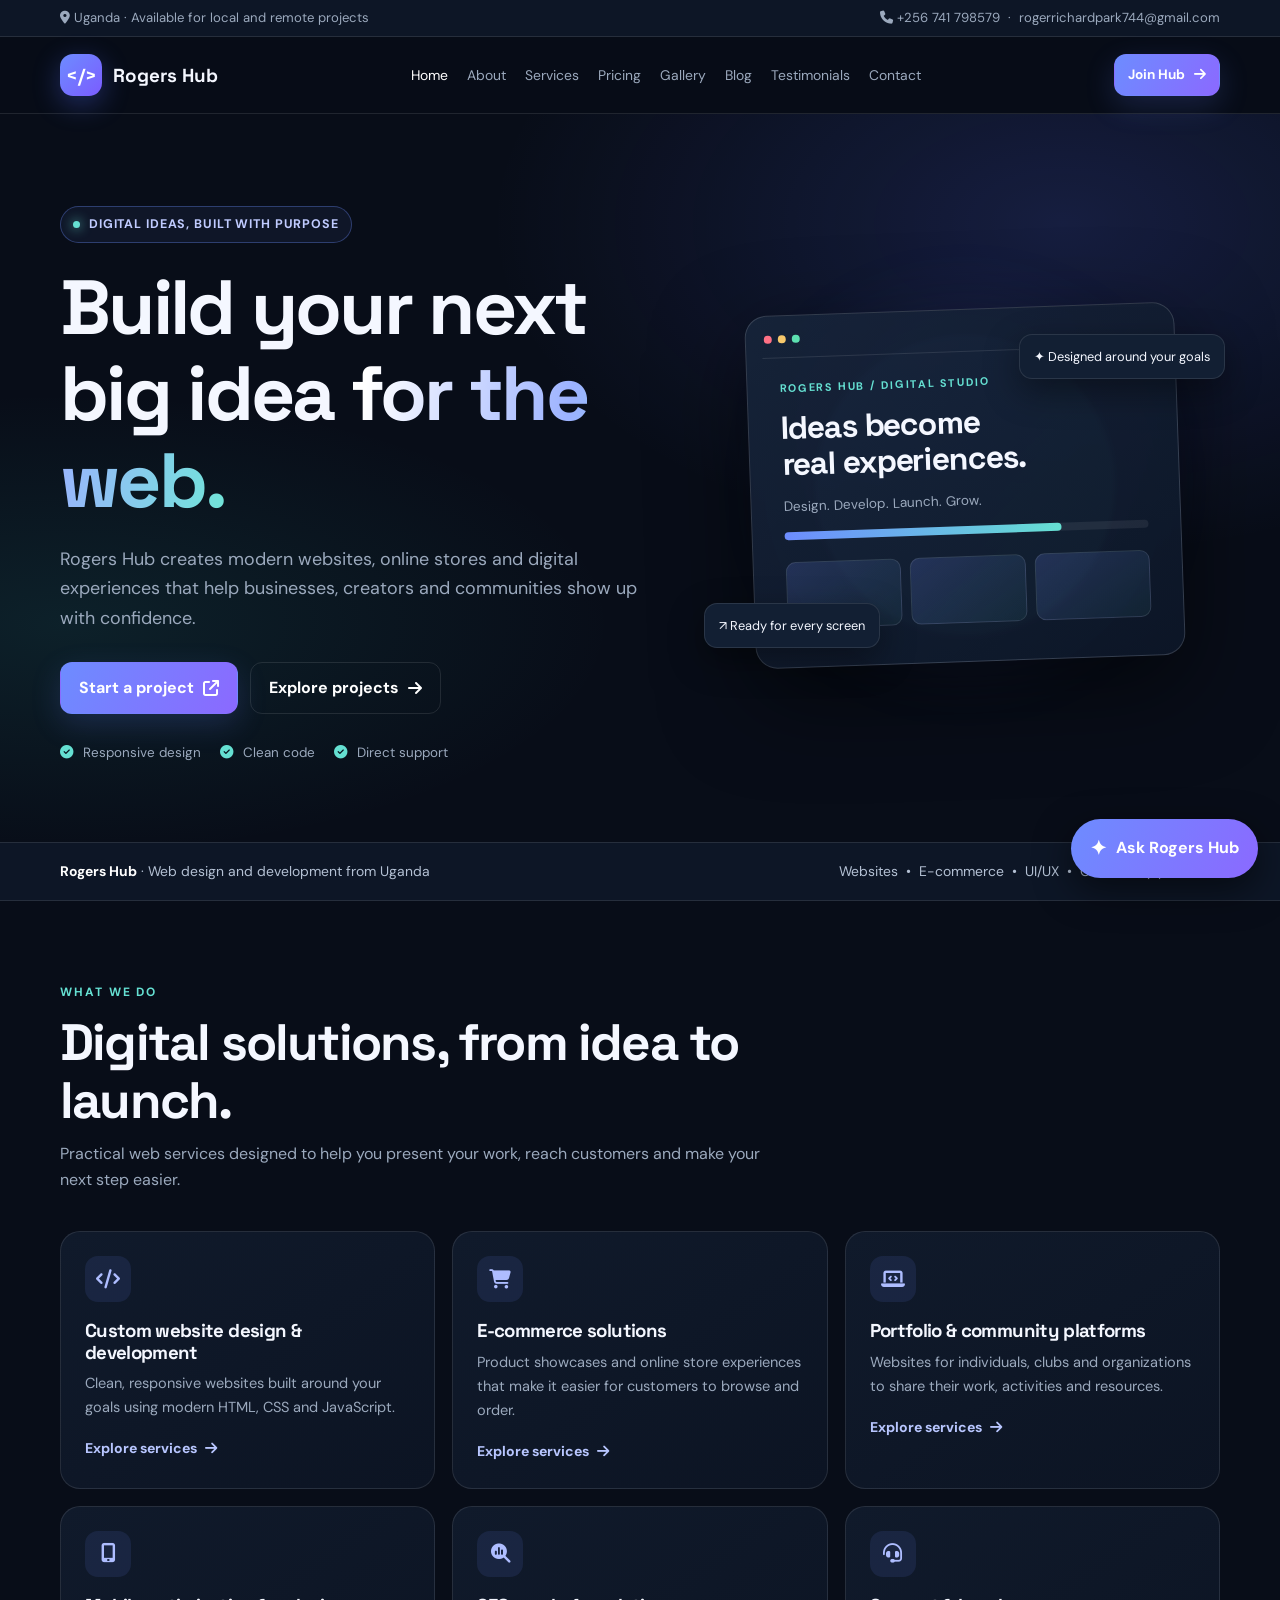
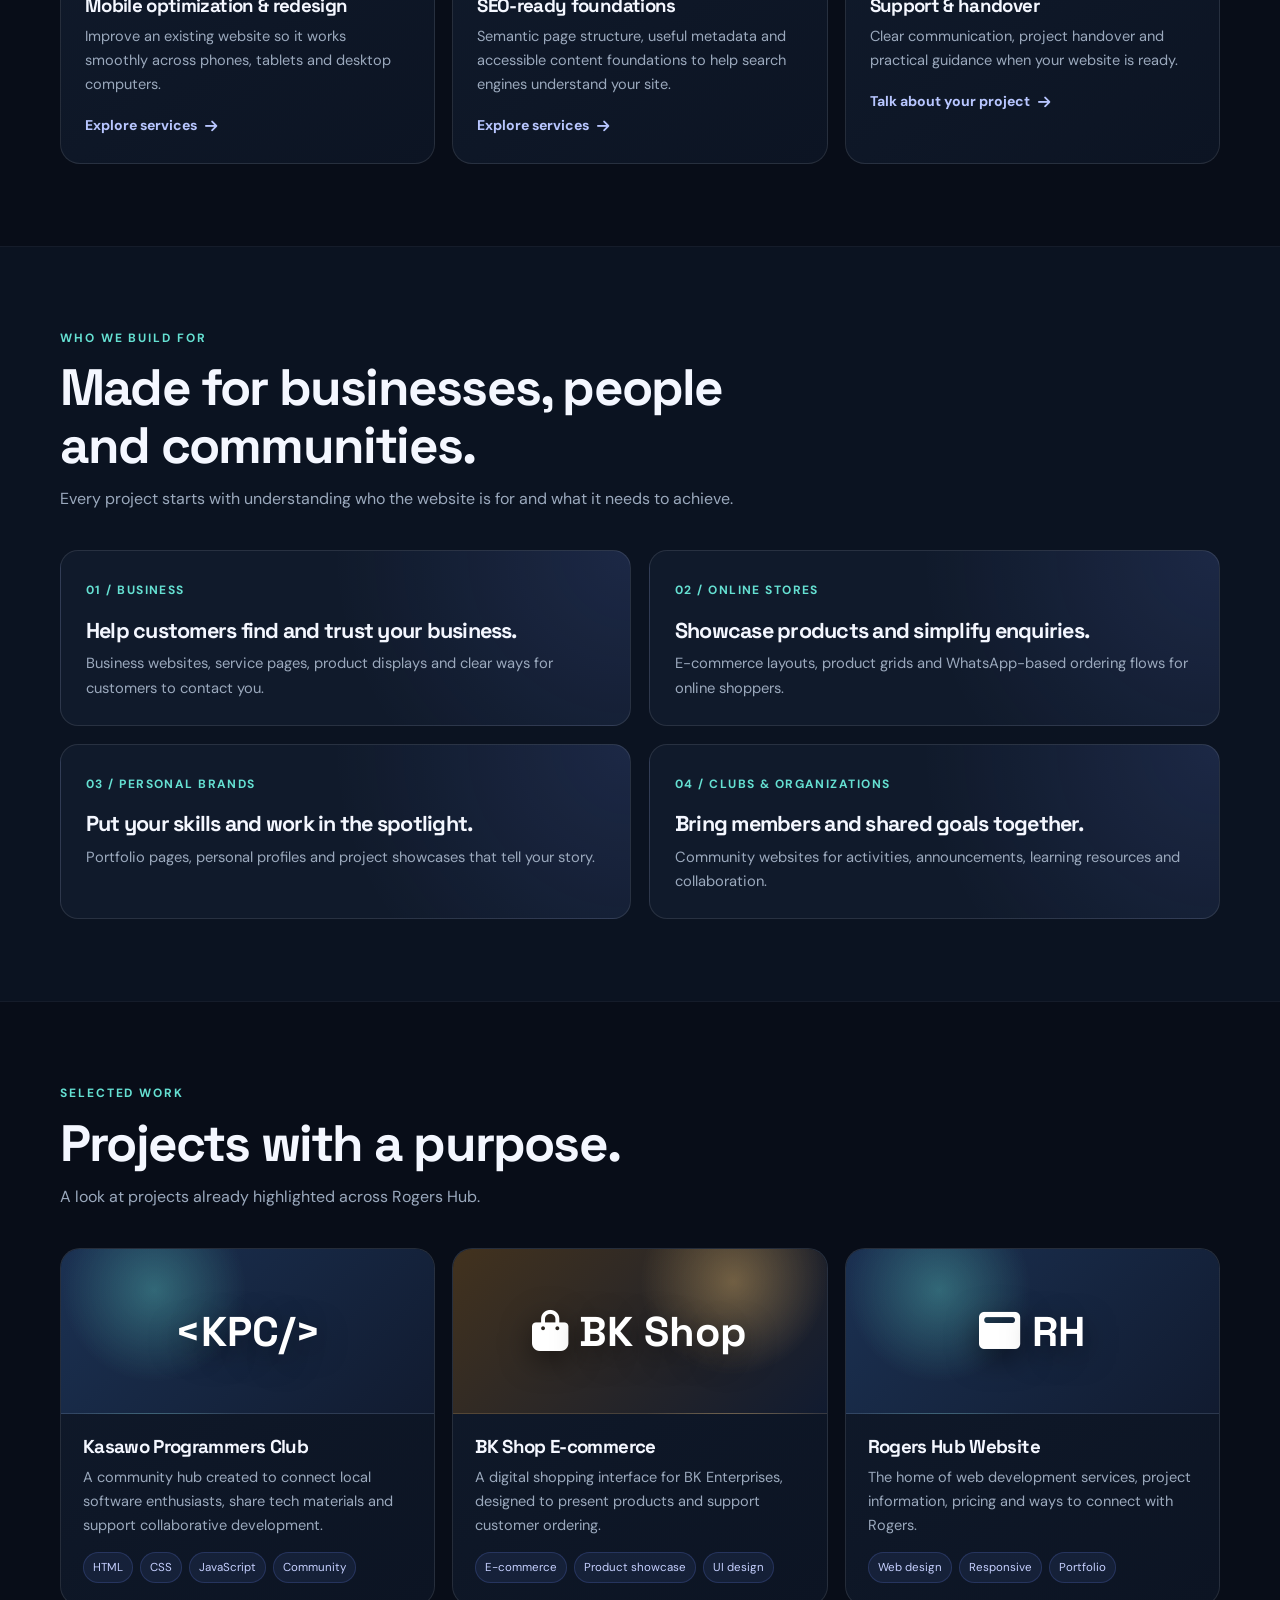
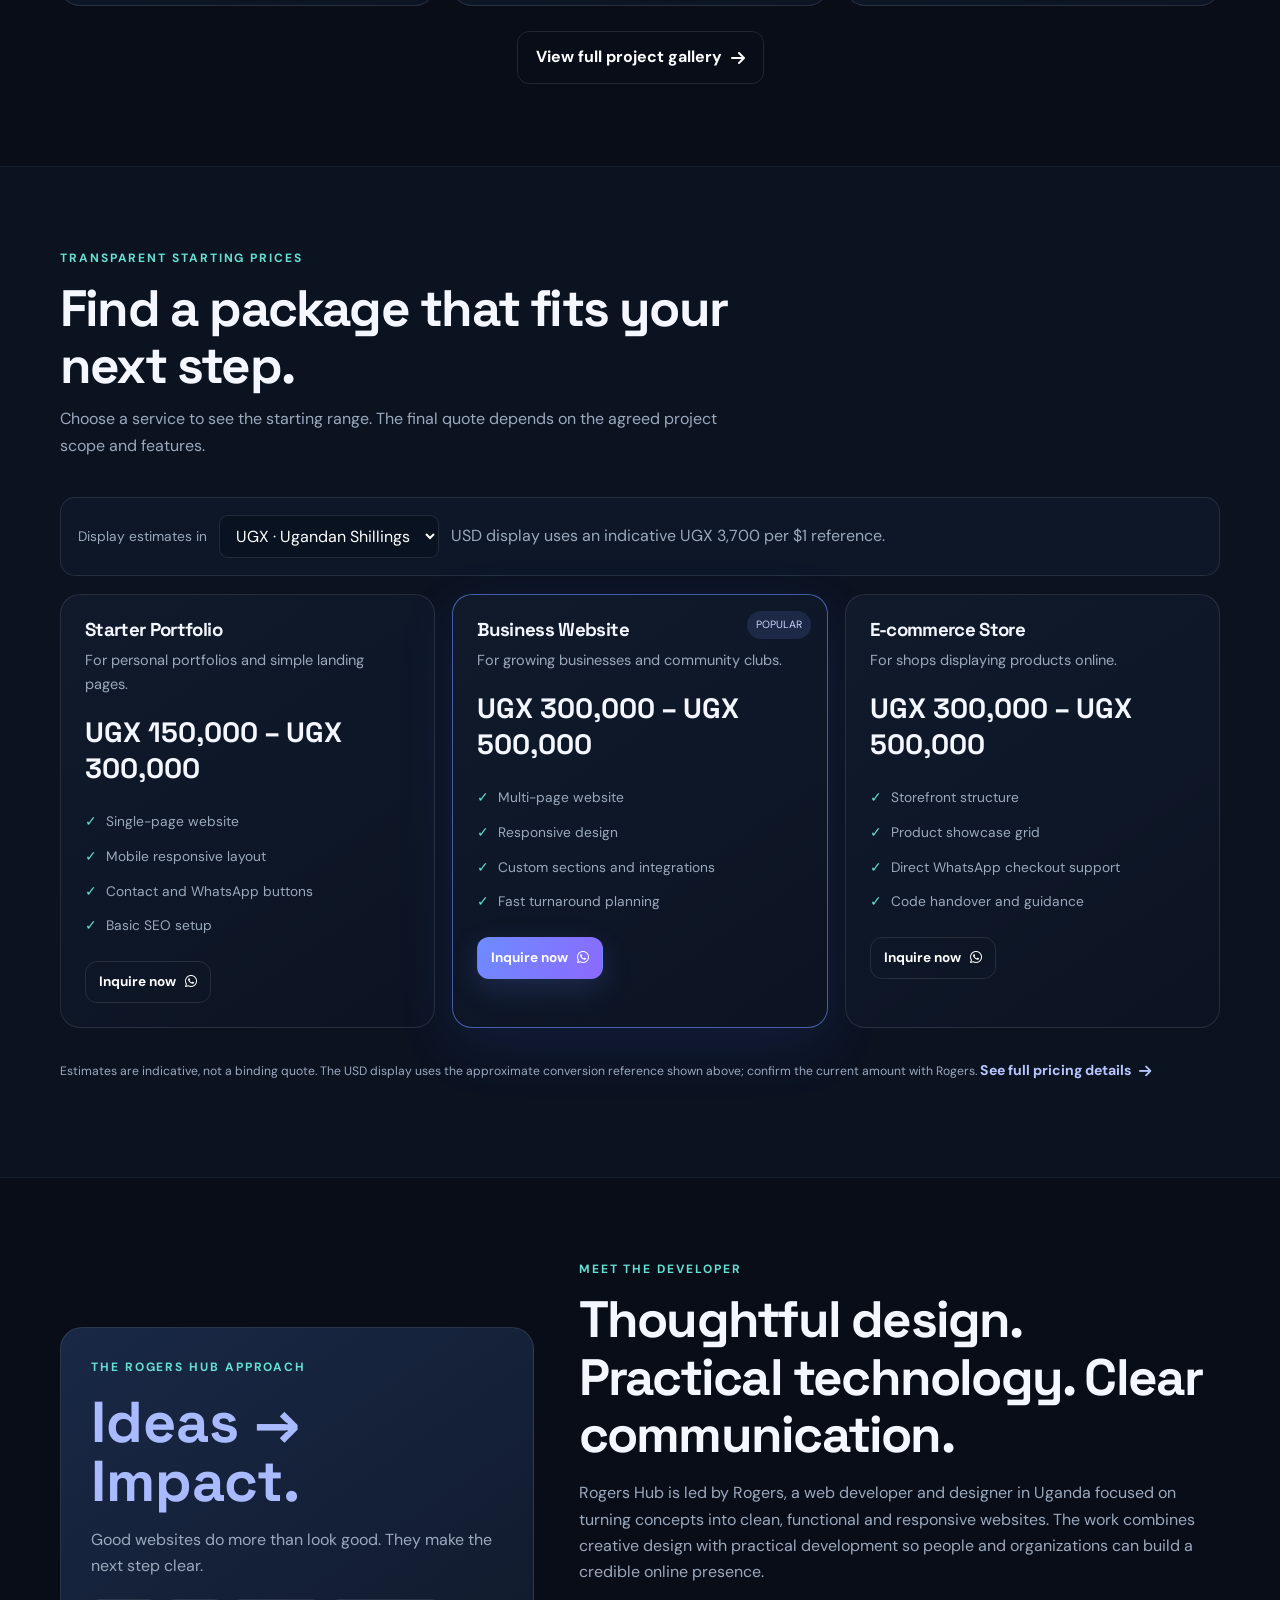
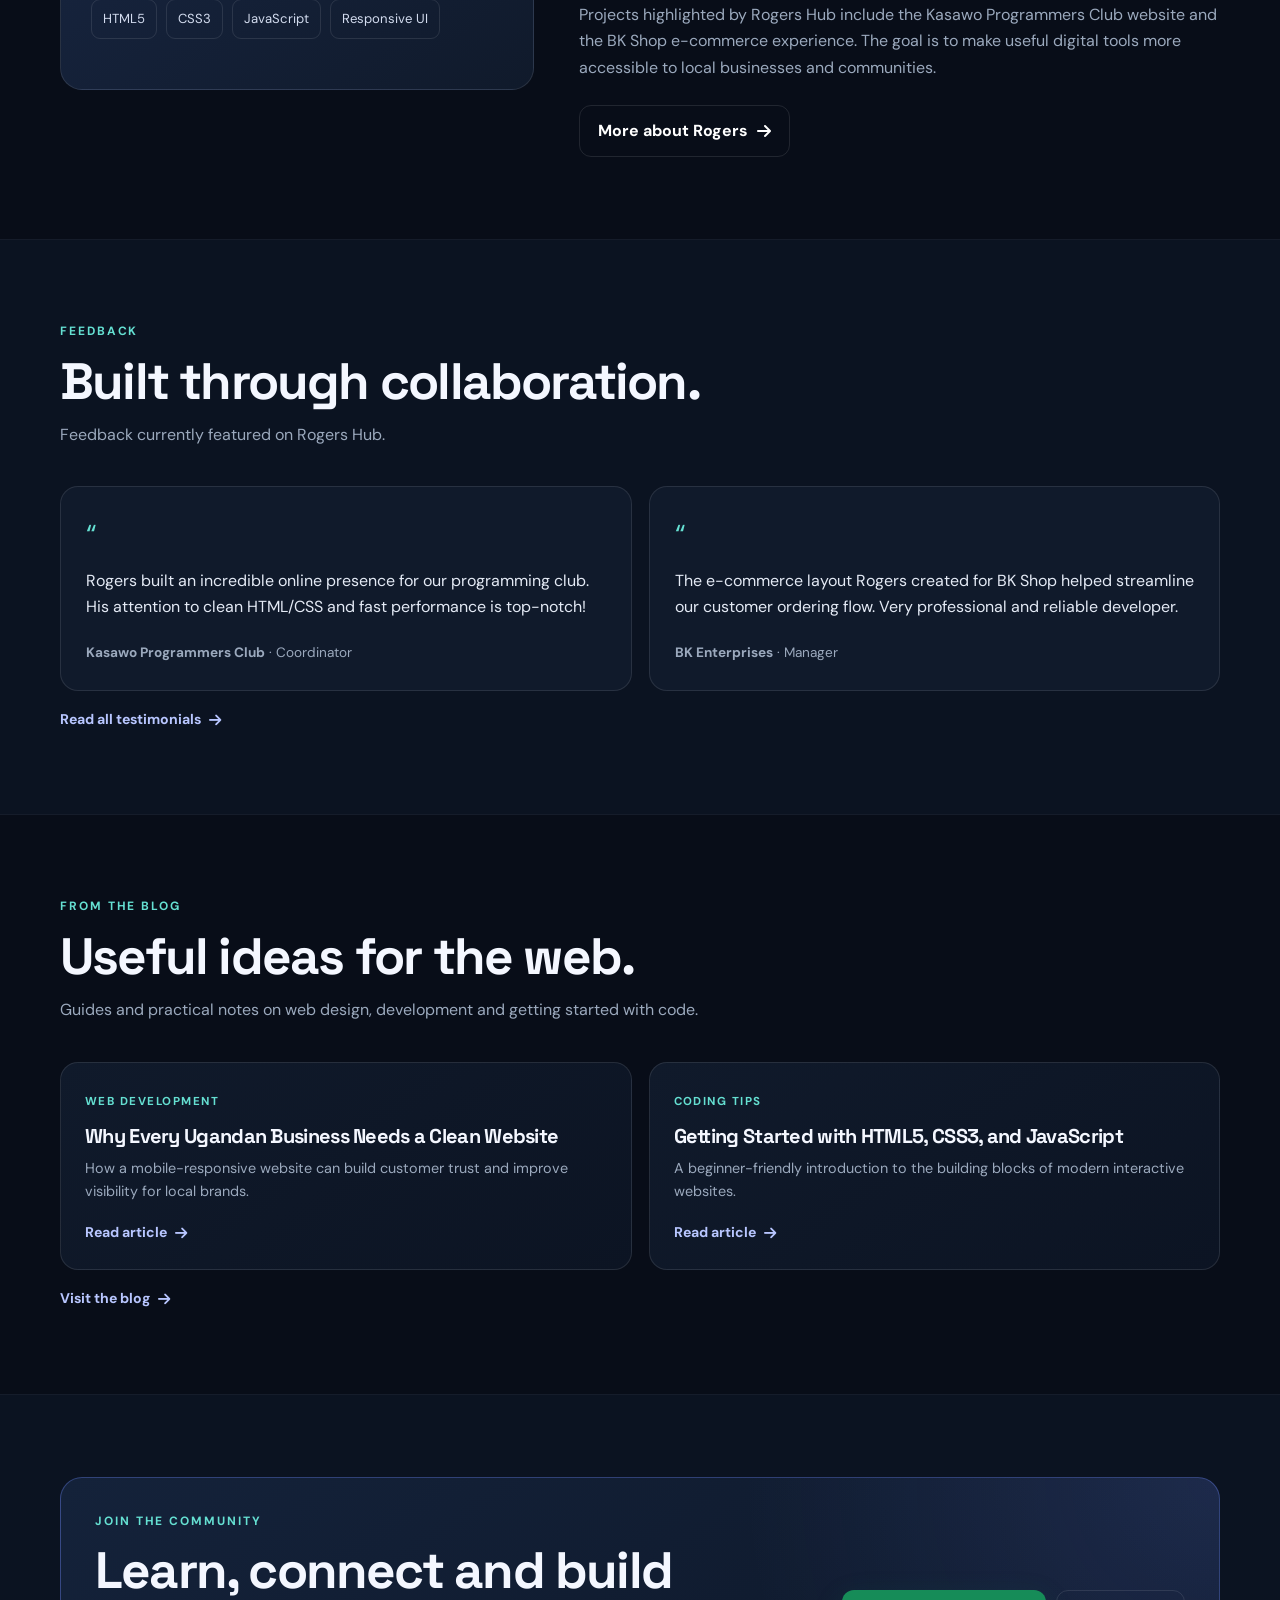
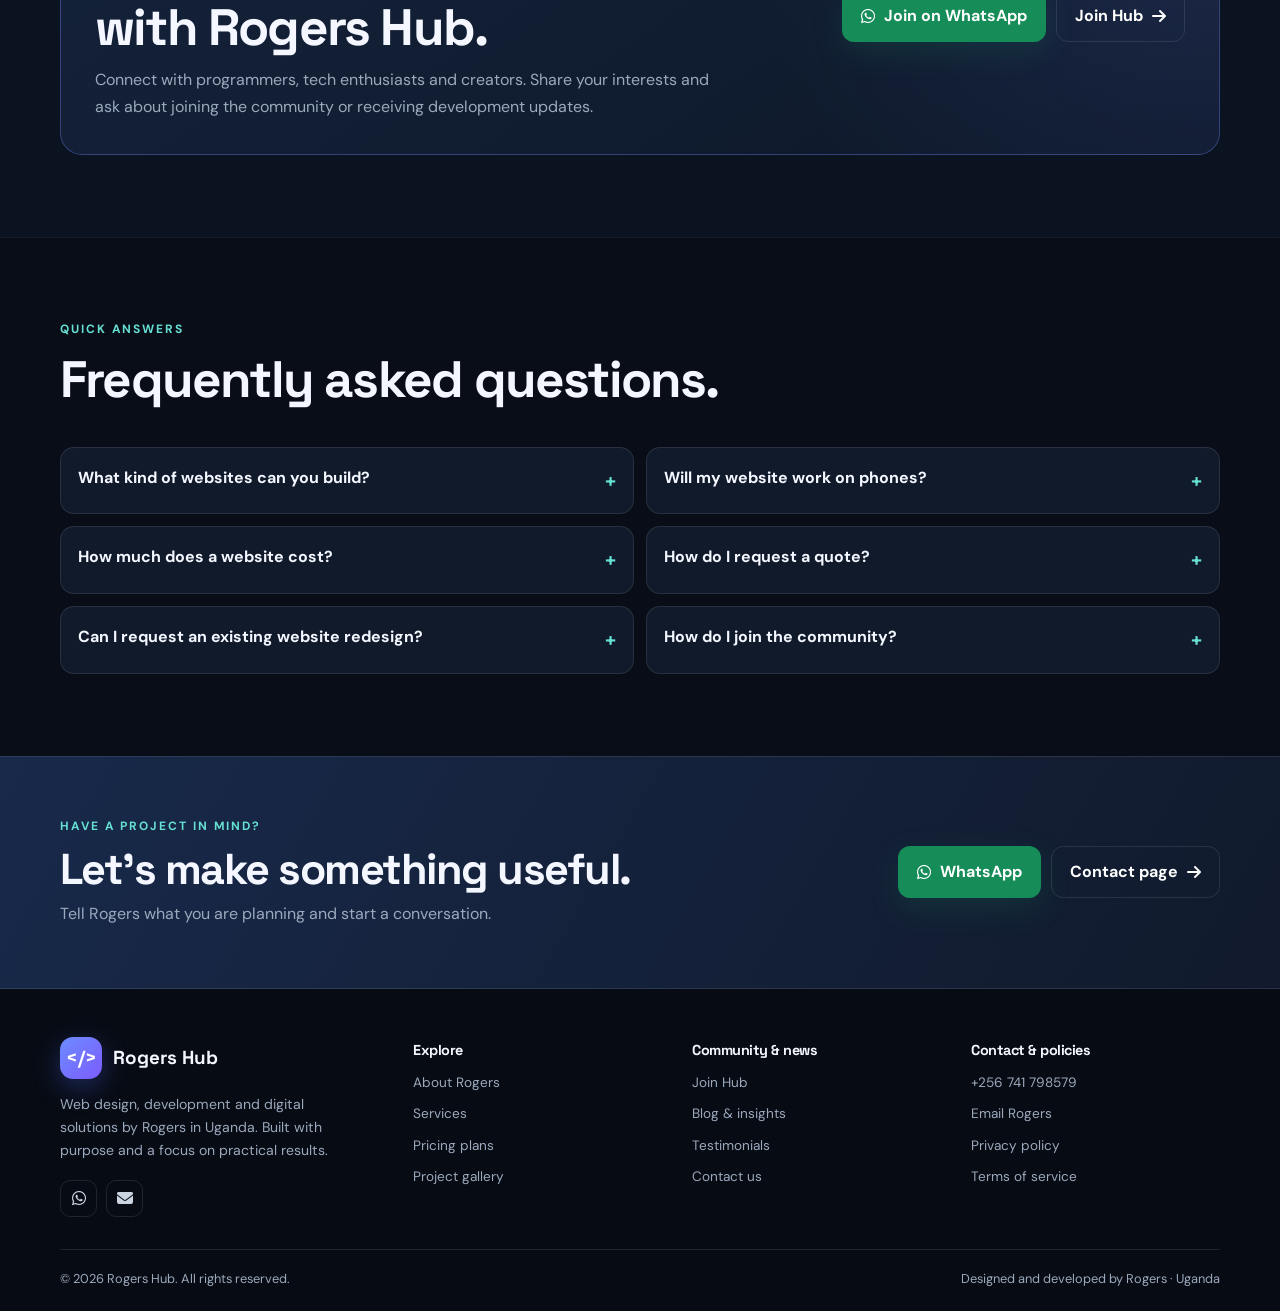
==== commit c4491f03: "Fix homepage AI assistant visibility" ====
--- a/index.html
+++ b/index.html
@@ -37,6 +37,15 @@
     @media(max-width:800px){.nav-inner{height:70px}.menu-btn{display:inline-flex;align-items:center;gap:8px}.nav-links{display:none;position:absolute;top:70px;left:0;right:0;padding:16px 22px 22px;background:#0c1423;border-bottom:1px solid var(--line);box-shadow:0 20px 30px #0006;flex-direction:column;align-items:stretch;gap:0}.nav-links.open{display:flex}.nav-links a{padding:11px 4px;border-bottom:1px solid #ffffff0d;font-size:.95rem}.hero-grid,.about-grid{grid-template-columns:1fr}.hero{padding:68px 0}.hero-art{min-height:350px}.grid3,.pricing{grid-template-columns:1fr 1fr}.join-panel{grid-template-columns:1fr}.join-actions{justify-content:flex-start}.section{padding:68px 0}}
     @media(max-width:560px){.wrap{width:min(var(--max),calc(100% - 30px))}.topline-inner{justify-content:center;text-align:center;padding:7px 0}.topline-inner span:last-child{display:none}.hero{padding:55px 0}.hero-art{min-height:300px}.browser{transform:none}.float.one{right:0;top:25px}.float.two{left:0;bottom:18px}.grid3,.pricing,.feature-row,.quote-grid,.blog-grid,.faq-list{grid-template-columns:1fr}.footer-grid{grid-template-columns:1fr 1fr;gap:22px}.footer-brand{grid-column:1/-1}.section{padding:58px 0}.join-panel{padding:24px}.contact-inner{align-items:flex-start}.contact-actions{width:100%}.contact-actions .btn{flex:1}.trust-points{gap:11px}.ticker-inner{justify-content:center;text-align:center}}
     @media(prefers-reduced-motion:reduce){*,*:before,*:after{scroll-behavior:auto!important;transition:none!important;animation:none!important}.reveal{opacity:1;transform:none}}
+  </style>
+  <style id="rogers-hub-assistant-styles">
+.rh-assistant{position:fixed;right:22px;bottom:22px;z-index:9999;font-family:"DM Sans",sans-serif;color:#f4f7ff}
+.rh-launcher{display:flex;align-items:center;gap:9px;border:0;border-radius:999px;padding:13px 19px;background:linear-gradient(120deg,#6d8cff,#8b69ff);color:#fff;font-weight:700;box-shadow:0 12px 36px #0008;cursor:pointer}
+.rh-launcher span:first-child{font-size:1.25rem}.rh-panel{position:absolute;right:0;bottom:66px;width:min(370px,calc(100vw - 28px));height:min(540px,calc(100dvh - 120px));background:#0d1728;border:1px solid rgba(255,255,255,.15);border-radius:19px;box-shadow:0 22px 70px #000b;display:flex;flex-direction:column;overflow:hidden}
+.rh-panel[hidden]{display:none}.rh-head{display:flex;justify-content:space-between;align-items:center;padding:16px 17px;background:#121f34;border-bottom:1px solid rgba(255,255,255,.1)}.rh-head strong,.rh-head small{display:block}.rh-head small{font-size:.75rem;color:#9ba9bd;margin-top:2px}.rh-close{border:0;background:transparent;color:#fff;font-size:1.7rem;cursor:pointer;line-height:1}
+.rh-messages{flex:1;overflow:auto;padding:16px;display:flex;flex-direction:column;gap:10px}.rh-message{max-width:90%;padding:11px 13px;border-radius:14px;font-size:.88rem;line-height:1.5;white-space:pre-wrap;overflow-wrap:anywhere}.rh-bot{background:#17253a;color:#e9efff;align-self:flex-start;border-bottom-left-radius:4px}.rh-user{background:#526fe0;color:#fff;align-self:flex-end;border-bottom-right-radius:4px}
+.rh-prompts{display:flex;flex-wrap:wrap;gap:7px;padding:0 13px 11px}.rh-prompts button{border:1px solid rgba(255,255,255,.17);background:#111f33;color:#dce6ff;border-radius:999px;padding:7px 10px;font-size:.73rem;cursor:pointer}.rh-form{display:flex;gap:8px;padding:12px;border-top:1px solid rgba(255,255,255,.1)}.rh-form input{min-width:0;flex:1;border:1px solid rgba(255,255,255,.16);border-radius:11px;padding:11px 12px;background:#08111f;color:#fff;outline:none}.rh-form input:focus{border-color:#829bff}.rh-form>button{width:43px;border:0;border-radius:11px;background:#6d8cff;color:white;font-size:1.15rem;cursor:pointer}.rh-foot{text-align:center;padding:0 8px 12px;color:#9ba9bd;font-size:.7rem}.rh-foot a{color:#9db0ff;text-decoration:underline}.rh-sr{position:absolute;width:1px;height:1px;padding:0;margin:-1px;overflow:hidden;clip:rect(0,0,0,0);white-space:nowrap;border:0}
+@media(max-width:520px){.rh-assistant{right:12px;bottom:12px}.rh-launcher{padding:12px 15px}.rh-panel{right:-2px;bottom:61px;width:calc(100vw - 24px);height:min(560px,calc(100dvh - 95px))}}
   </style>
 </head>
 <body>
@@ -176,5 +185,5 @@
   backTop.addEventListener('click',()=>window.scrollTo({top:0,behavior:'smooth'}));
   if('IntersectionObserver' in window && !window.matchMedia('(prefers-reduced-motion: reduce)').matches){const observer=new IntersectionObserver(entries=>entries.forEach(entry=>{if(entry.isIntersecting){entry.target.classList.add('visible');observer.unobserve(entry.target);}}),{threshold:.12});document.querySelectorAll('.card,.feature,.quote,.article,.about-grid,.join-panel,.faq').forEach(el=>{el.classList.add('reveal');observer.observe(el);});}
 </script>
-</body>
+<script src="site.js?v=20261113-ai" defer></script></body>
 </html>
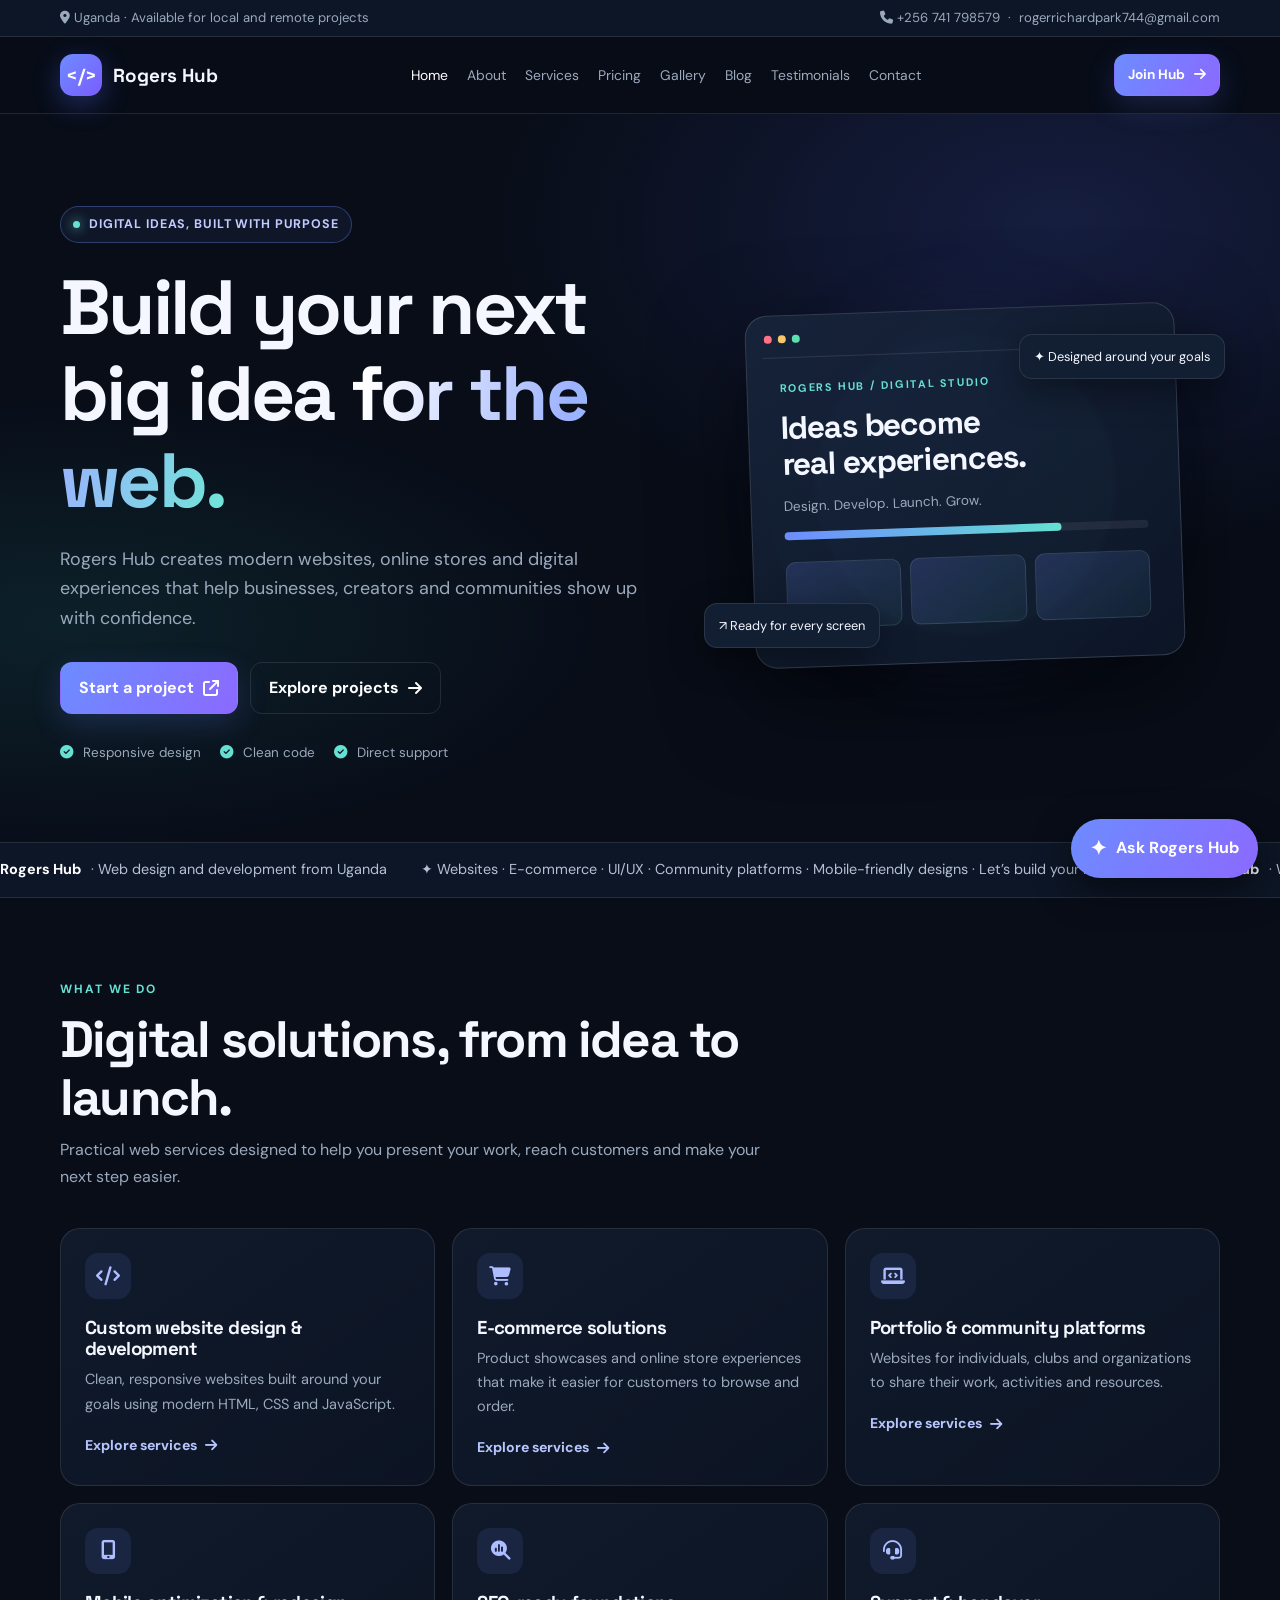
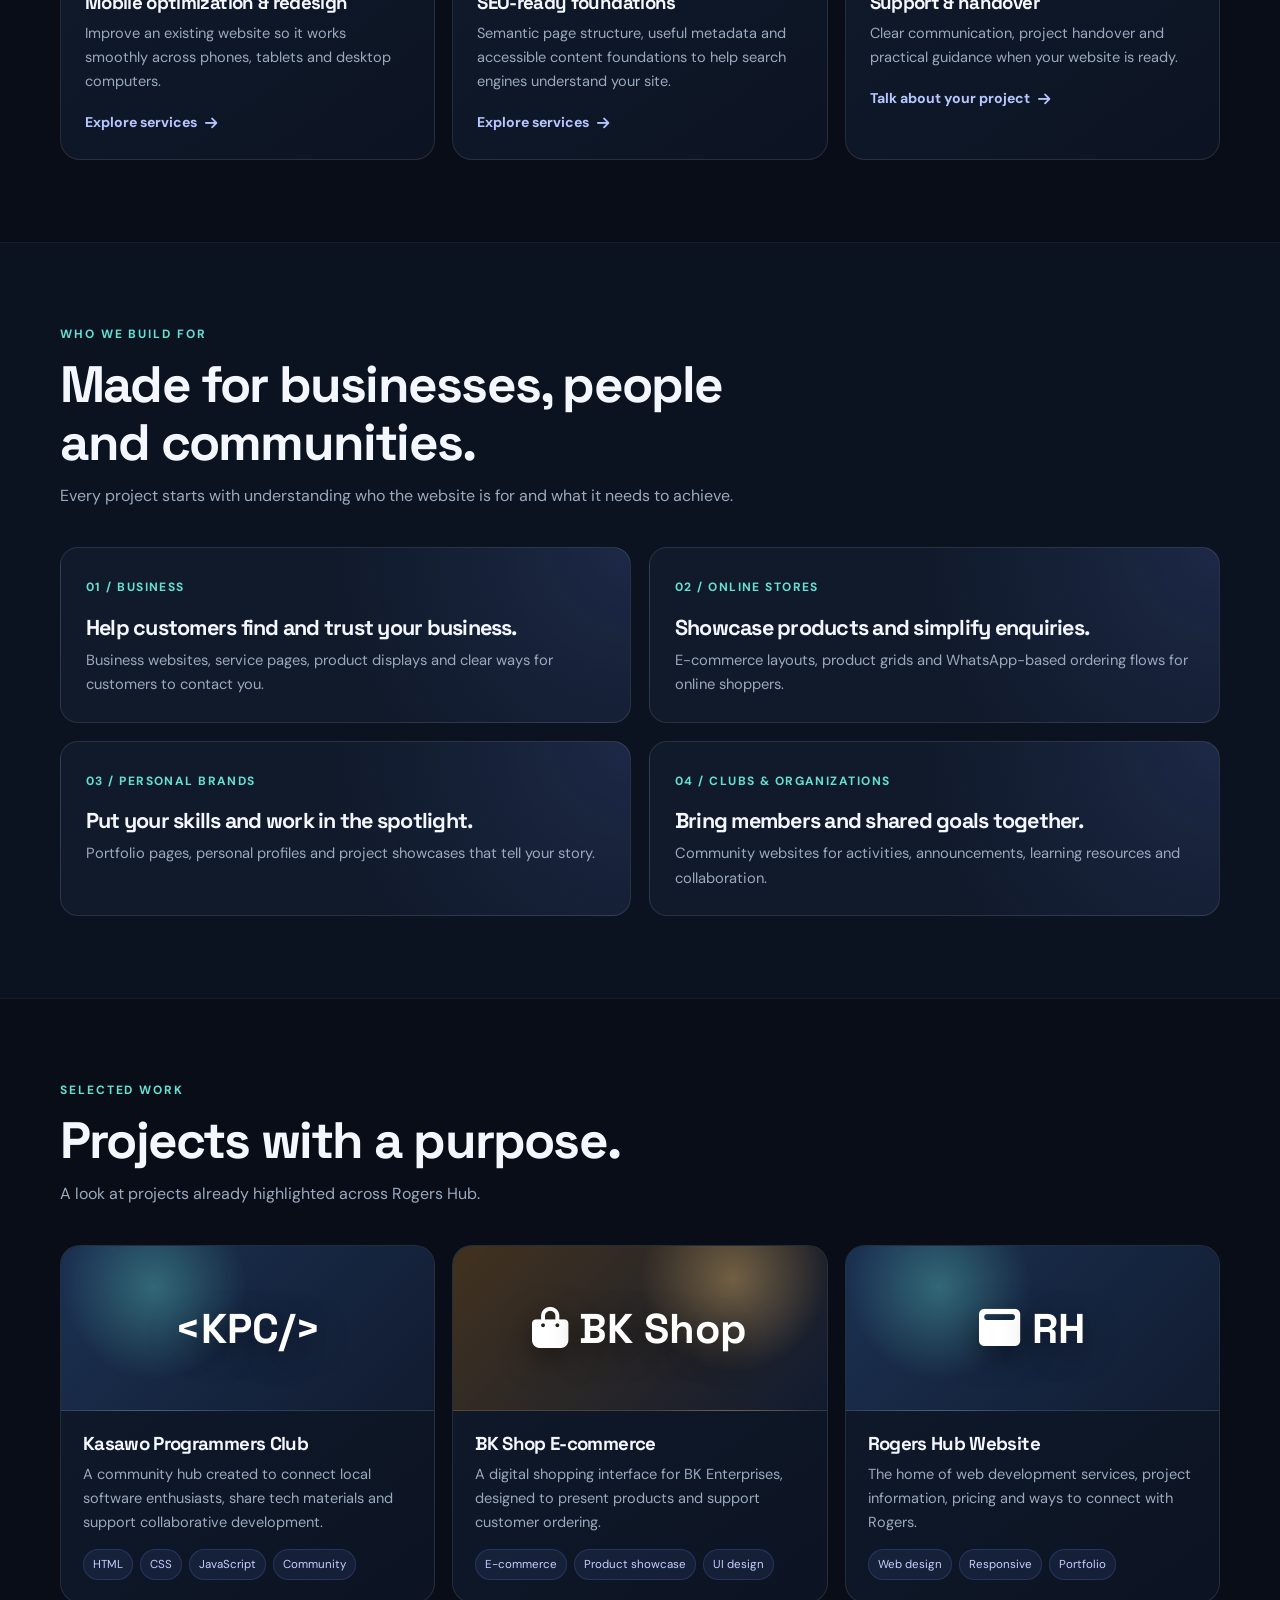
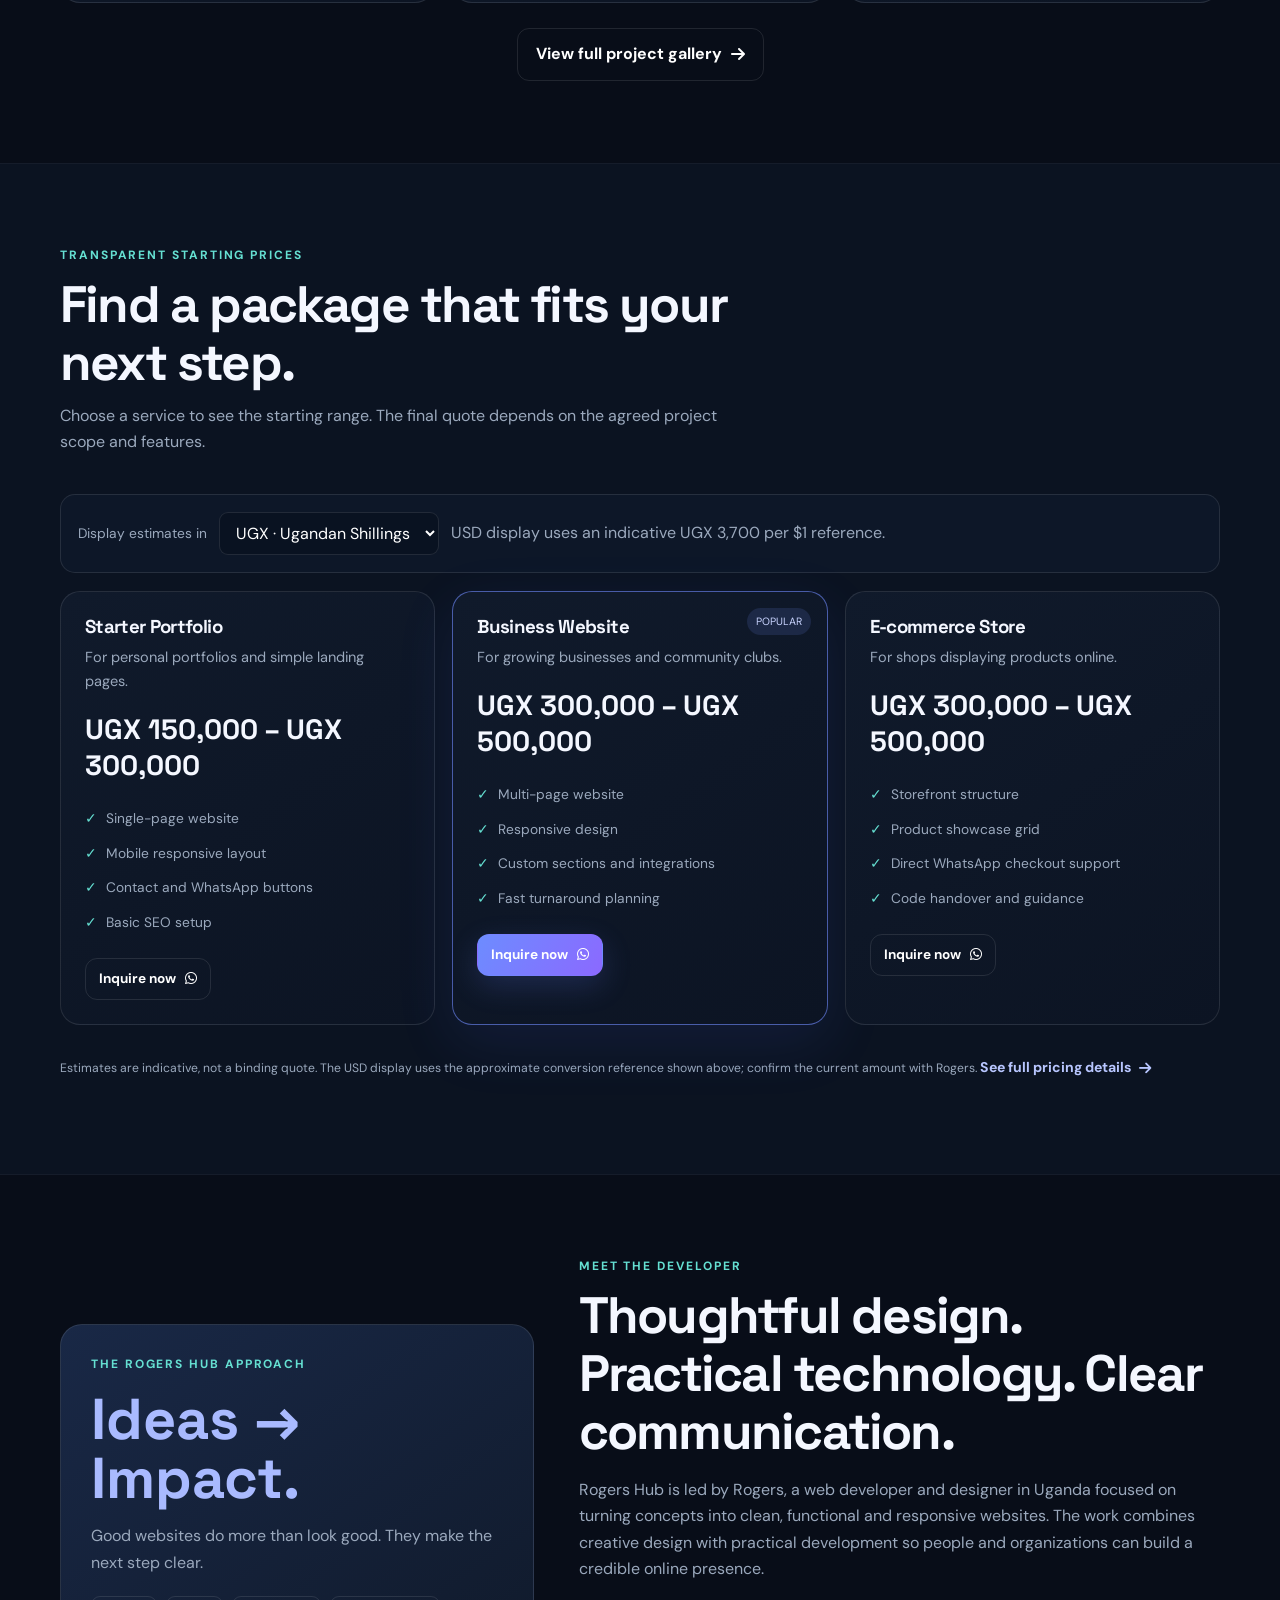
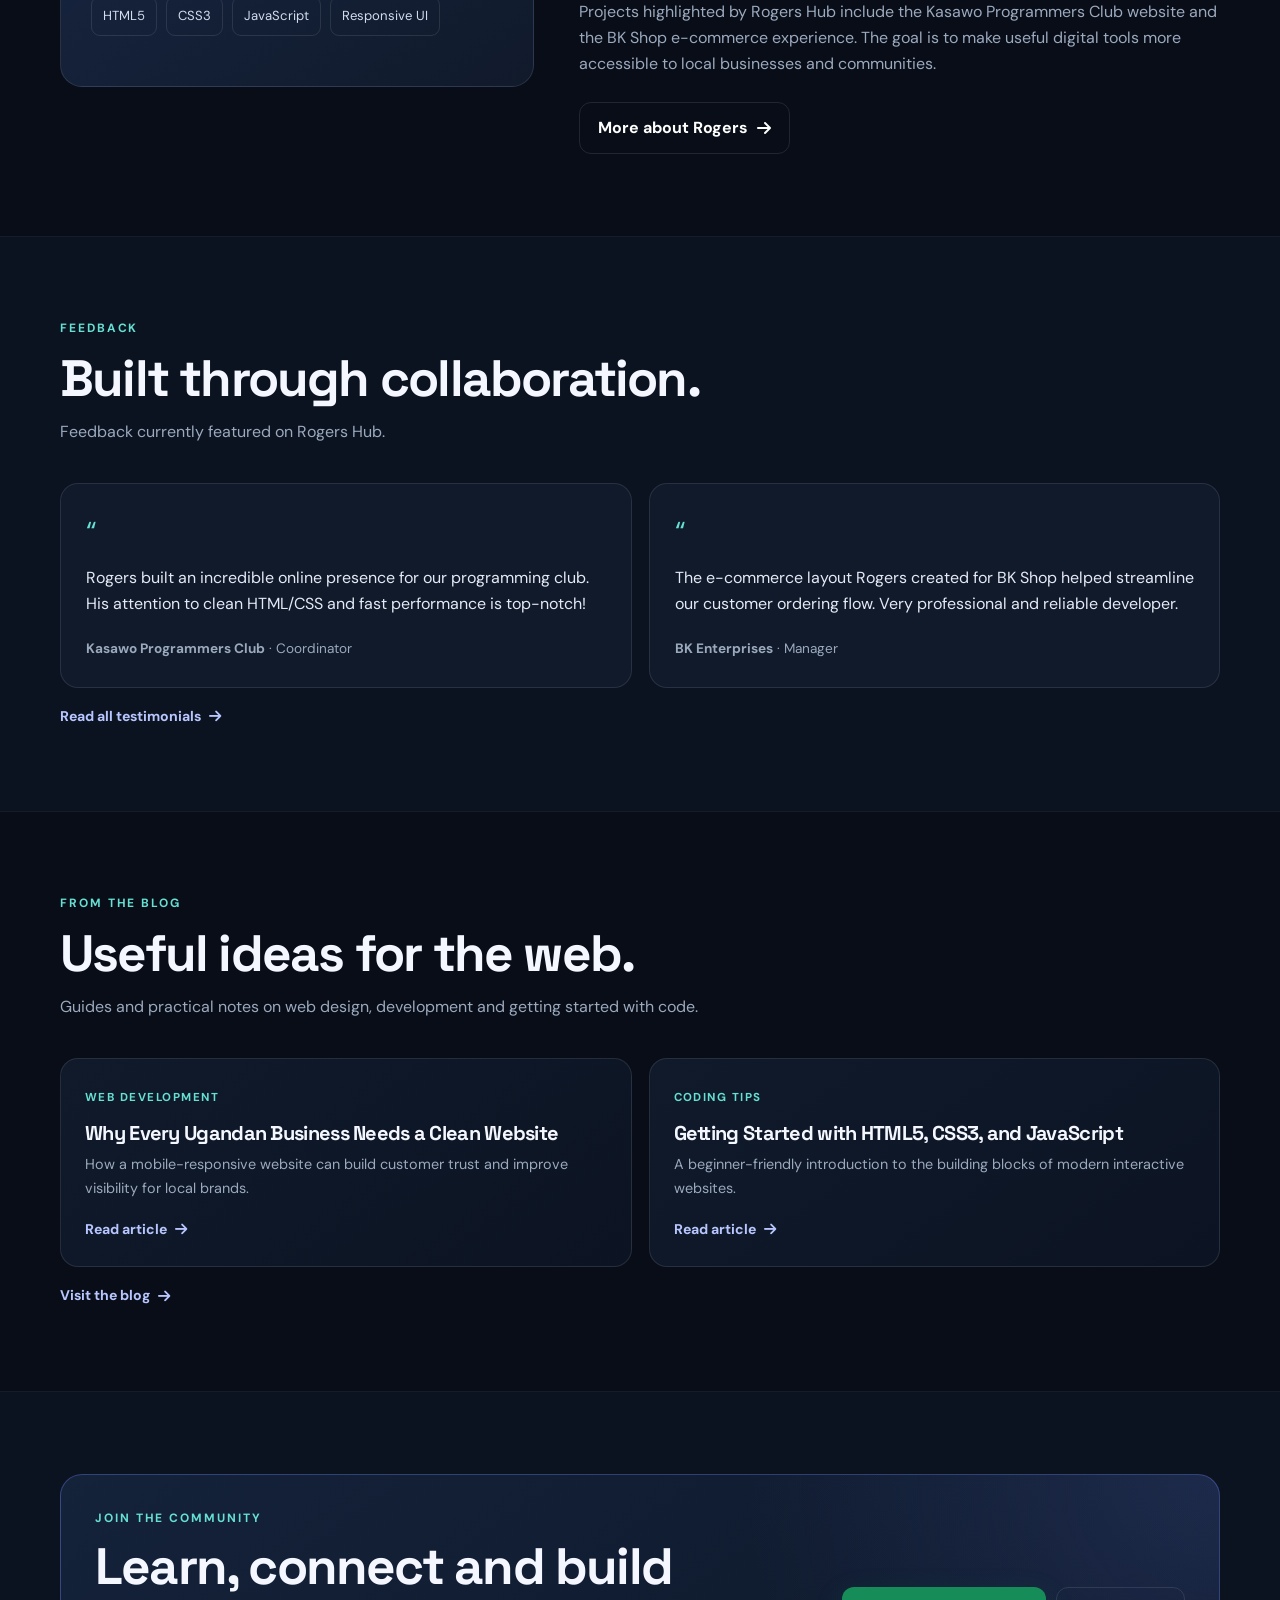
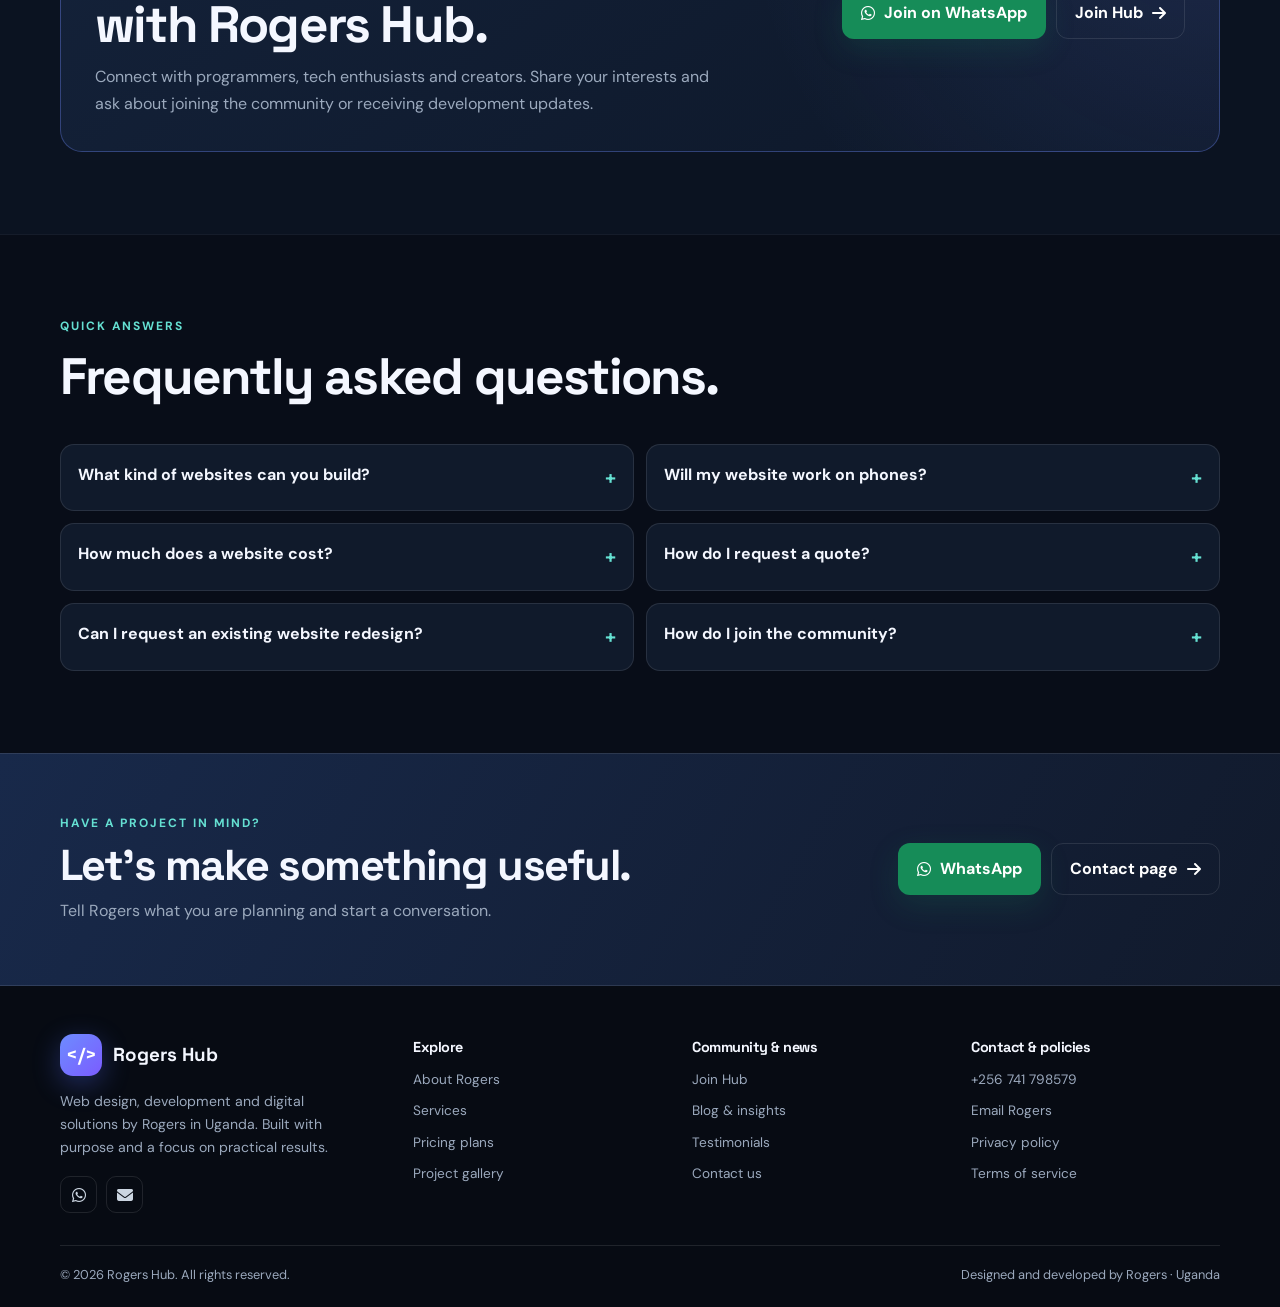
==== commit bfe90261: "Add animated marquee banner to homepage" ====
--- a/index.html
+++ b/index.html
@@ -20,7 +20,7 @@
     .topline{background:#0d1626;border-bottom:1px solid var(--line);font-size:.82rem;color:var(--muted)}.topline-inner{min-height:36px;display:flex;align-items:center;justify-content:space-between;gap:15px;flex-wrap:wrap}.topline a:hover{color:white}
     .nav{position:sticky;top:0;z-index:50;background:rgba(8,13,24,.9);backdrop-filter:blur(18px);border-bottom:1px solid var(--line)}.nav-inner{height:76px;display:flex;align-items:center;justify-content:space-between;gap:24px}.brand{display:flex;align-items:center;gap:11px;font:700 1.18rem "Space Grotesk",sans-serif;white-space:nowrap}.brand-mark{width:42px;height:42px;border-radius:13px;display:grid;place-items:center;background:linear-gradient(135deg,var(--blue),#7b5cff);box-shadow:0 8px 28px #536fff55;font-weight:700;color:white}.nav-links{display:flex;align-items:center;gap:19px;color:var(--muted);font-size:.87rem}.nav-links a{transition:color .2s}.nav-links a:hover,.nav-links a.active{color:white}.nav-actions{display:flex;align-items:center;gap:10px}.menu-btn{display:none;background:#111c2e;border:1px solid var(--line);color:white;border-radius:11px;padding:10px 13px;cursor:pointer}.btn{display:inline-flex;align-items:center;justify-content:center;gap:9px;padding:12px 18px;border-radius:12px;background:linear-gradient(120deg,var(--blue),#8b69ff);color:white;font-weight:700;border:1px solid transparent;cursor:pointer;box-shadow:0 10px 30px #647dff30;transition:transform .2s,filter .2s}.btn:hover{transform:translateY(-2px);filter:brightness(1.08)}.btn.secondary{background:transparent;border-color:var(--line);box-shadow:none}.btn.green{background:#168c58;box-shadow:0 10px 30px #168c5830}.btn.small{padding:9px 13px;font-size:.85rem}
     .hero{position:relative;overflow:hidden;padding:92px 0 78px;background:radial-gradient(ellipse at 83% 15%,#586eff2c,transparent 38%),radial-gradient(ellipse at 5% 70%,#35c8c01b,transparent 32%)}.hero-grid{display:grid;grid-template-columns:1.08fr .92fr;gap:50px;align-items:center}.eyebrow{display:inline-flex;align-items:center;gap:9px;padding:7px 12px;border:1px solid #6d8cff55;border-radius:99px;color:#c0cbff;background:#6d8cff12;font-size:.78rem;font-weight:700;letter-spacing:.07em;text-transform:uppercase}.dot{width:7px;height:7px;border-radius:50%;background:var(--cyan);box-shadow:0 0 12px var(--cyan)}h1,h2,h3,h4{font-family:"Space Grotesk",sans-serif;line-height:1.13;letter-spacing:-.035em}h1{font-size:clamp(2.8rem,6vw,5.1rem);margin:21px 0}h1 span{background:linear-gradient(100deg,#fff 5%,#9cb2ff 55%,#70e5d8);background-clip:text;-webkit-background-clip:text;color:transparent}.lead{font-size:1.12rem;color:var(--muted);max-width:590px}.hero-actions{display:flex;gap:12px;flex-wrap:wrap;margin:28px 0}.trust-points{display:flex;gap:19px;flex-wrap:wrap;color:var(--muted);font-size:.84rem}.trust-points i{color:var(--cyan);margin-right:6px}.hero-art{position:relative;min-height:410px;display:grid;place-items:center}.halo{position:absolute;width:300px;height:300px;border-radius:50%;background:linear-gradient(135deg,#647dff55,#5de0d255);filter:blur(2px);box-shadow:0 0 100px #617aff33}.browser{position:relative;width:min(100%,430px);padding:16px;border:1px solid #ffffff25;border-radius:22px;background:linear-gradient(145deg,#17243aee,#0d1728ee);box-shadow:0 30px 90px #0008;transform:rotate(-2deg)}.browser-head{display:flex;gap:6px;padding:3px 2px 14px;border-bottom:1px solid var(--line)}.browser-head i{width:8px;height:8px;border-radius:50%;background:#ff7185}.browser-head i:nth-child(2){background:#f7c86b}.browser-head i:nth-child(3){background:#5de0b0}.browser-body{padding:22px 16px}.browser-label{color:var(--cyan);font-size:.68rem;letter-spacing:.15em;font-weight:700}.browser-body h3{font-size:2rem;margin:12px 0}.browser-body p{color:var(--muted);font-size:.85rem}.browser-lines{height:8px;background:#ffffff12;border-radius:9px;margin:10px 0}.browser-lines b{display:block;width:76%;height:100%;background:linear-gradient(90deg,var(--blue),var(--cyan));border-radius:9px}.browser-tiles{display:grid;grid-template-columns:repeat(3,1fr);gap:9px;margin-top:22px}.browser-tiles span{height:67px;border-radius:10px;background:linear-gradient(145deg,#728bff30,#5de0d210);border:1px solid var(--line)}.float{position:absolute;padding:11px 14px;border:1px solid var(--line);border-radius:13px;background:#121f33;box-shadow:0 12px 35px #0006;font-size:.8rem}.float.one{right:-5px;top:54px}.float.two{left:-5px;bottom:42px}
-    .ticker{border-block:1px solid var(--line);background:#0d1626;padding:17px 0}.ticker-inner{display:flex;justify-content:space-between;gap:20px;flex-wrap:wrap;color:#b4c1d4;font-size:.87rem}.ticker strong{color:white}
+    .ticker{border-block:1px solid var(--line);background:#0d1626;padding:15px 0;overflow:hidden}.ticker-inner{display:flex;width:max-content;align-items:center;gap:34px;white-space:nowrap;color:#b4c1d4;font-size:.9rem;animation:rh-marquee 28s linear infinite}.ticker-inner span{display:inline-flex;align-items:center;gap:10px}.ticker strong{color:white}.ticker:hover .ticker-inner{animation-play-state:paused}@keyframes rh-marquee{from{transform:translateX(0)}to{transform:translateX(-50%)}}@media(prefers-reduced-motion:reduce){.ticker-inner{animation:none;flex-wrap:wrap;white-space:normal;width:auto;justify-content:center}}
     .section{padding:82px 0}.section.alt{background:#0b1321;border-block:1px solid rgba(255,255,255,.04)}.section-head{max-width:700px;margin-bottom:38px}.kicker{color:var(--cyan);font-size:.75rem;font-weight:700;letter-spacing:.16em;text-transform:uppercase}.section h2{font-size:clamp(2rem,4vw,3.2rem);margin:11px 0}.section-head p,.muted{color:var(--muted)}.section-head p{margin:0}.grid3{display:grid;grid-template-columns:repeat(3,1fr);gap:17px}.card{background:linear-gradient(145deg,var(--surface),var(--surface2));border:1px solid var(--line);border-radius:var(--radius);padding:24px;transition:transform .22s,border-color .22s}.card:hover{transform:translateY(-4px);border-color:#718bff77}.icon{width:46px;height:46px;border-radius:13px;display:grid;place-items:center;background:#718bff1c;color:#aebdff;font-size:1.2rem;margin-bottom:18px}.card h3{font-size:1.17rem;margin:0 0 9px}.card p{color:var(--muted);font-size:.91rem;margin:0}.text-link{display:inline-flex;align-items:center;gap:8px;color:#b8c6ff;font-weight:700;font-size:.88rem;margin-top:17px}.text-link:hover{color:white}
     .feature-row{display:grid;grid-template-columns:1fr 1fr;gap:18px}.feature{padding:25px;border:1px solid var(--line);border-radius:18px;background:radial-gradient(circle at 100% 0,#718bff20,transparent 50%),var(--surface)}.feature .num{color:var(--cyan);font-size:.75rem;font-weight:700;letter-spacing:.12em}.feature h3{font-size:1.35rem;margin:16px 0 8px}.feature p{margin:0;color:var(--muted);font-size:.92rem}
     .project-card{overflow:hidden;padding:0}.project-visual{min-height:165px;display:grid;place-items:center;background:radial-gradient(circle at 25% 25%,#65e0d255,transparent 30%),linear-gradient(135deg,#1b3152,#111b30);border-bottom:1px solid var(--line)}.project-visual.shop{background:radial-gradient(circle at 75% 20%,#e3b76b66,transparent 30%),linear-gradient(135deg,#42321e,#111b30)}.project-symbol{font:700 2.6rem "Space Grotesk";color:#fff;text-shadow:0 8px 30px #0008}.project-copy{padding:22px}.tag-list{display:flex;gap:7px;flex-wrap:wrap;margin-top:14px}.tag{padding:5px 9px;border-radius:99px;background:#718bff17;border:1px solid #718bff30;color:#c6d0ff;font-size:.72rem}
@@ -71,7 +71,7 @@
     </div>
     <div class="hero-art" aria-label="Illustration of a responsive website preview"><div class="halo"></div><div class="browser"><div class="browser-head"><i></i><i></i><i></i></div><div class="browser-body"><div class="browser-label">ROGERS HUB / DIGITAL STUDIO</div><h3>Ideas become<br>real experiences.</h3><p>Design. Develop. Launch. Grow.</p><div class="browser-lines"><b></b></div><div class="browser-tiles"><span></span><span></span><span></span></div></div></div><div class="float one">✦ Designed around your goals</div><div class="float two">↗ Ready for every screen</div></div>
   </div></section>
-  <div class="ticker"><div class="wrap ticker-inner"><span><strong>Rogers Hub</strong> · Web design and development from Uganda</span><span>Websites &nbsp;•&nbsp; E-commerce &nbsp;•&nbsp; UI/UX &nbsp;•&nbsp; Community platforms</span></div></div>
+  <div class="ticker" aria-label="Rogers Hub services"><div class="ticker-inner"><span><strong>Rogers Hub</strong> · Web design and development from Uganda</span><span aria-hidden="true">✦ Websites · E-commerce · UI/UX · Community platforms · Mobile-friendly designs · Let’s build your next idea</span><span aria-hidden="true"><strong>Rogers Hub</strong> · Web design and development from Uganda</span><span aria-hidden="true">✦ Websites · E-commerce · UI/UX · Community platforms · Mobile-friendly designs · Let’s build your next idea</span></div></div>
 
   <section class="section" id="services"><div class="wrap">
     <div class="section-head"><div class="kicker">What we do</div><h2>Digital solutions, from idea to launch.</h2><p>Practical web services designed to help you present your work, reach customers and make your next step easier.</p></div>
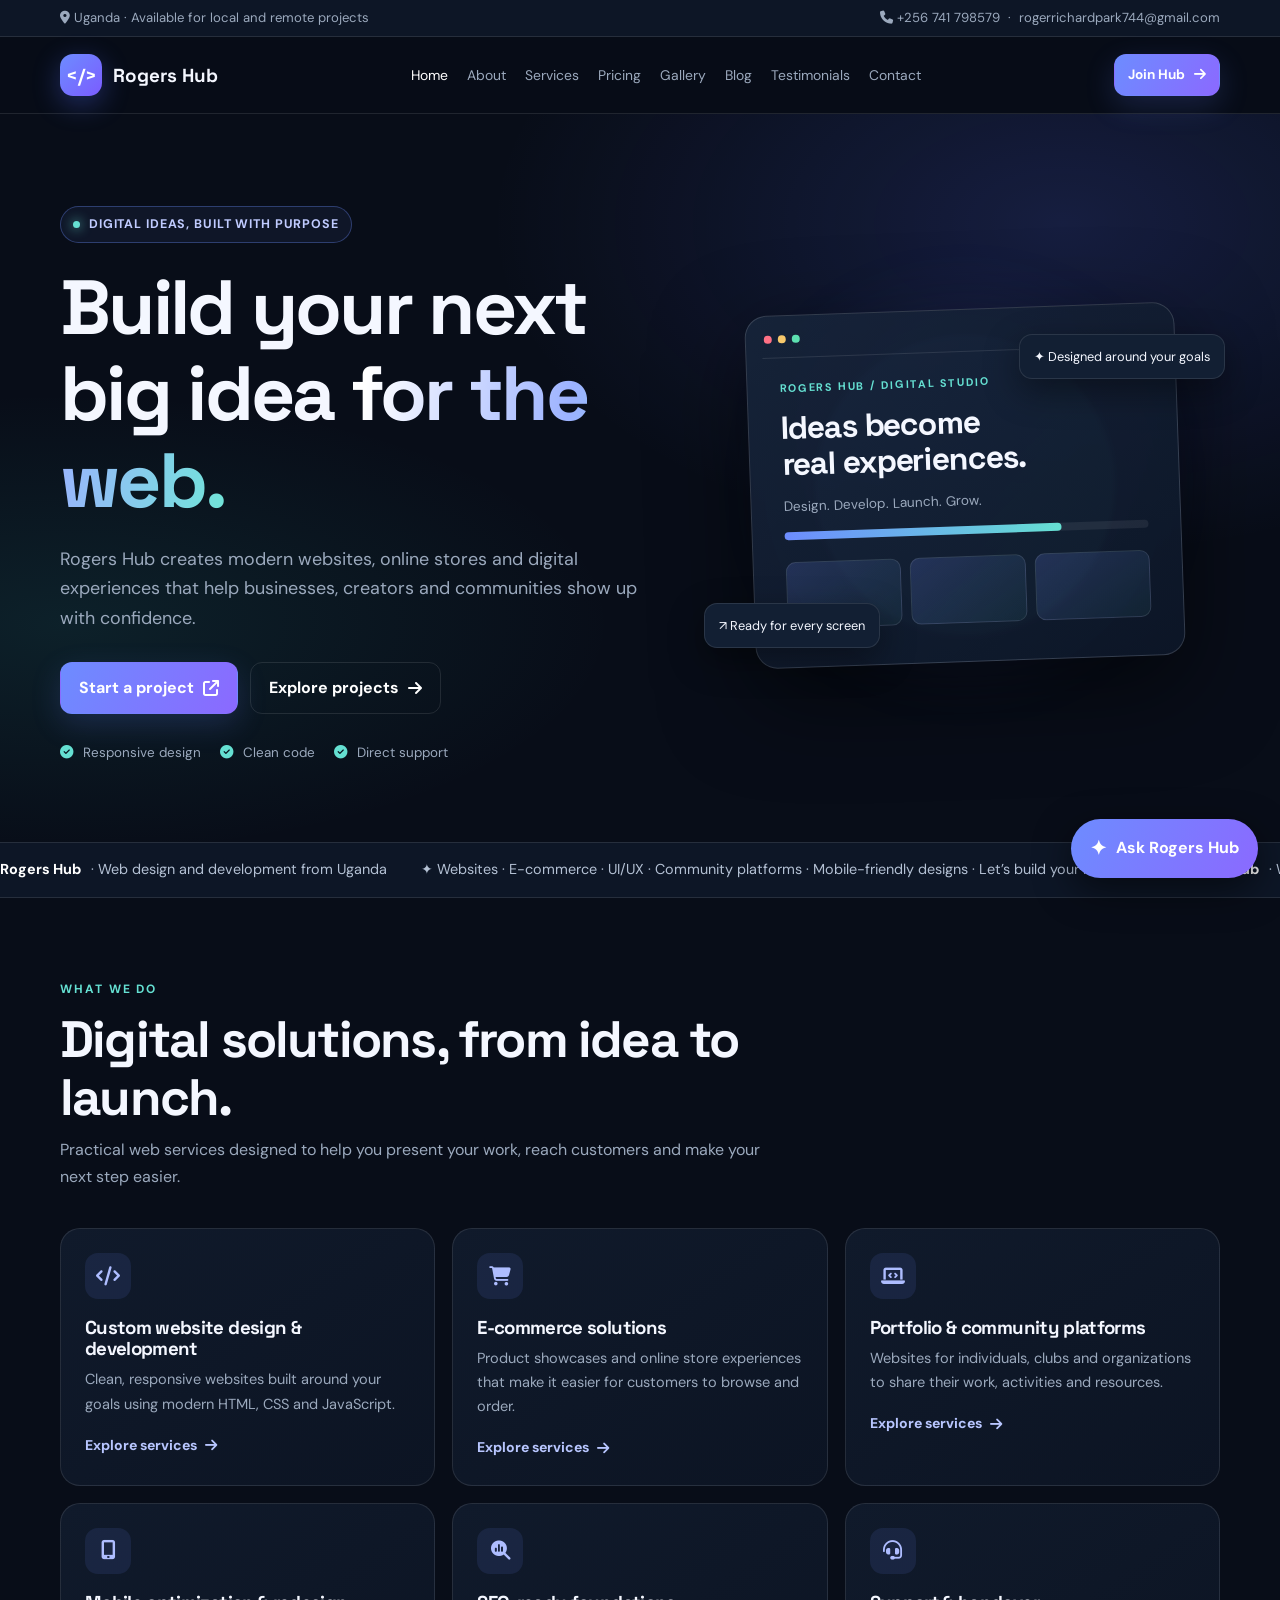
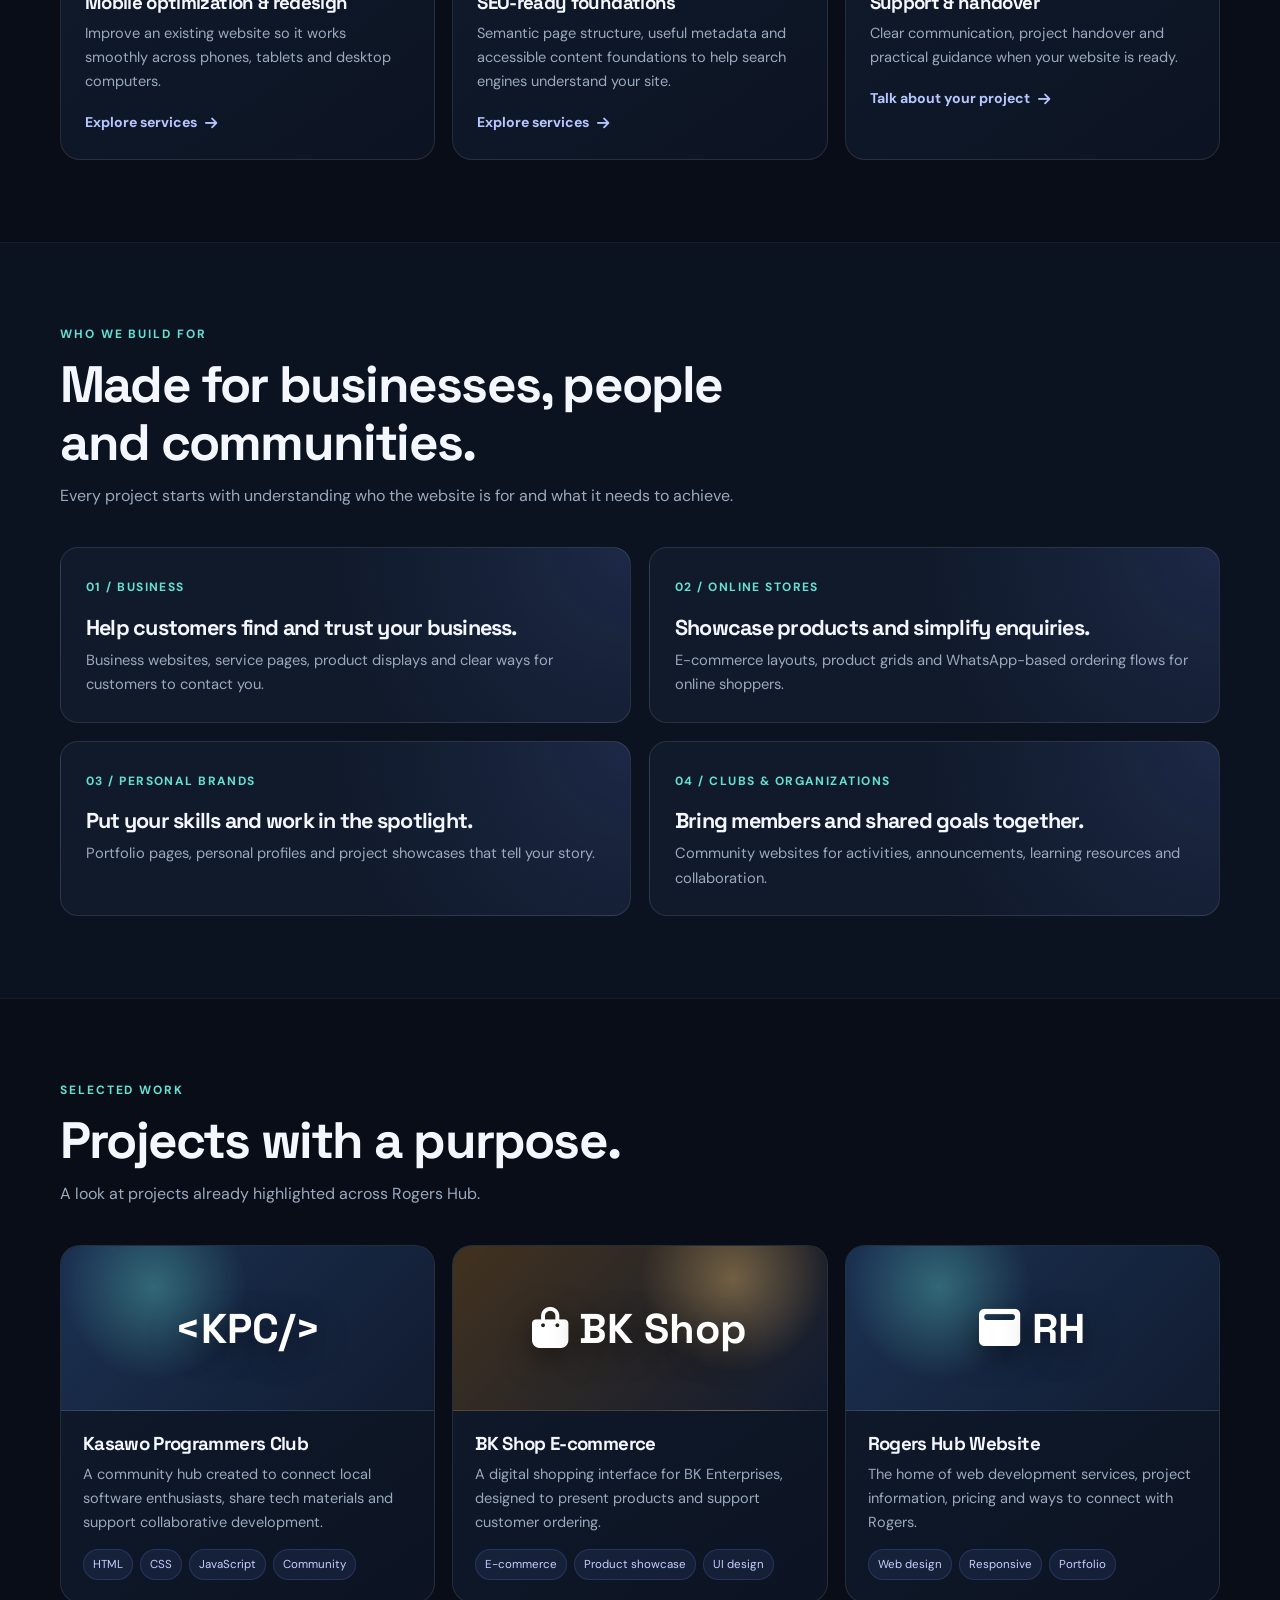
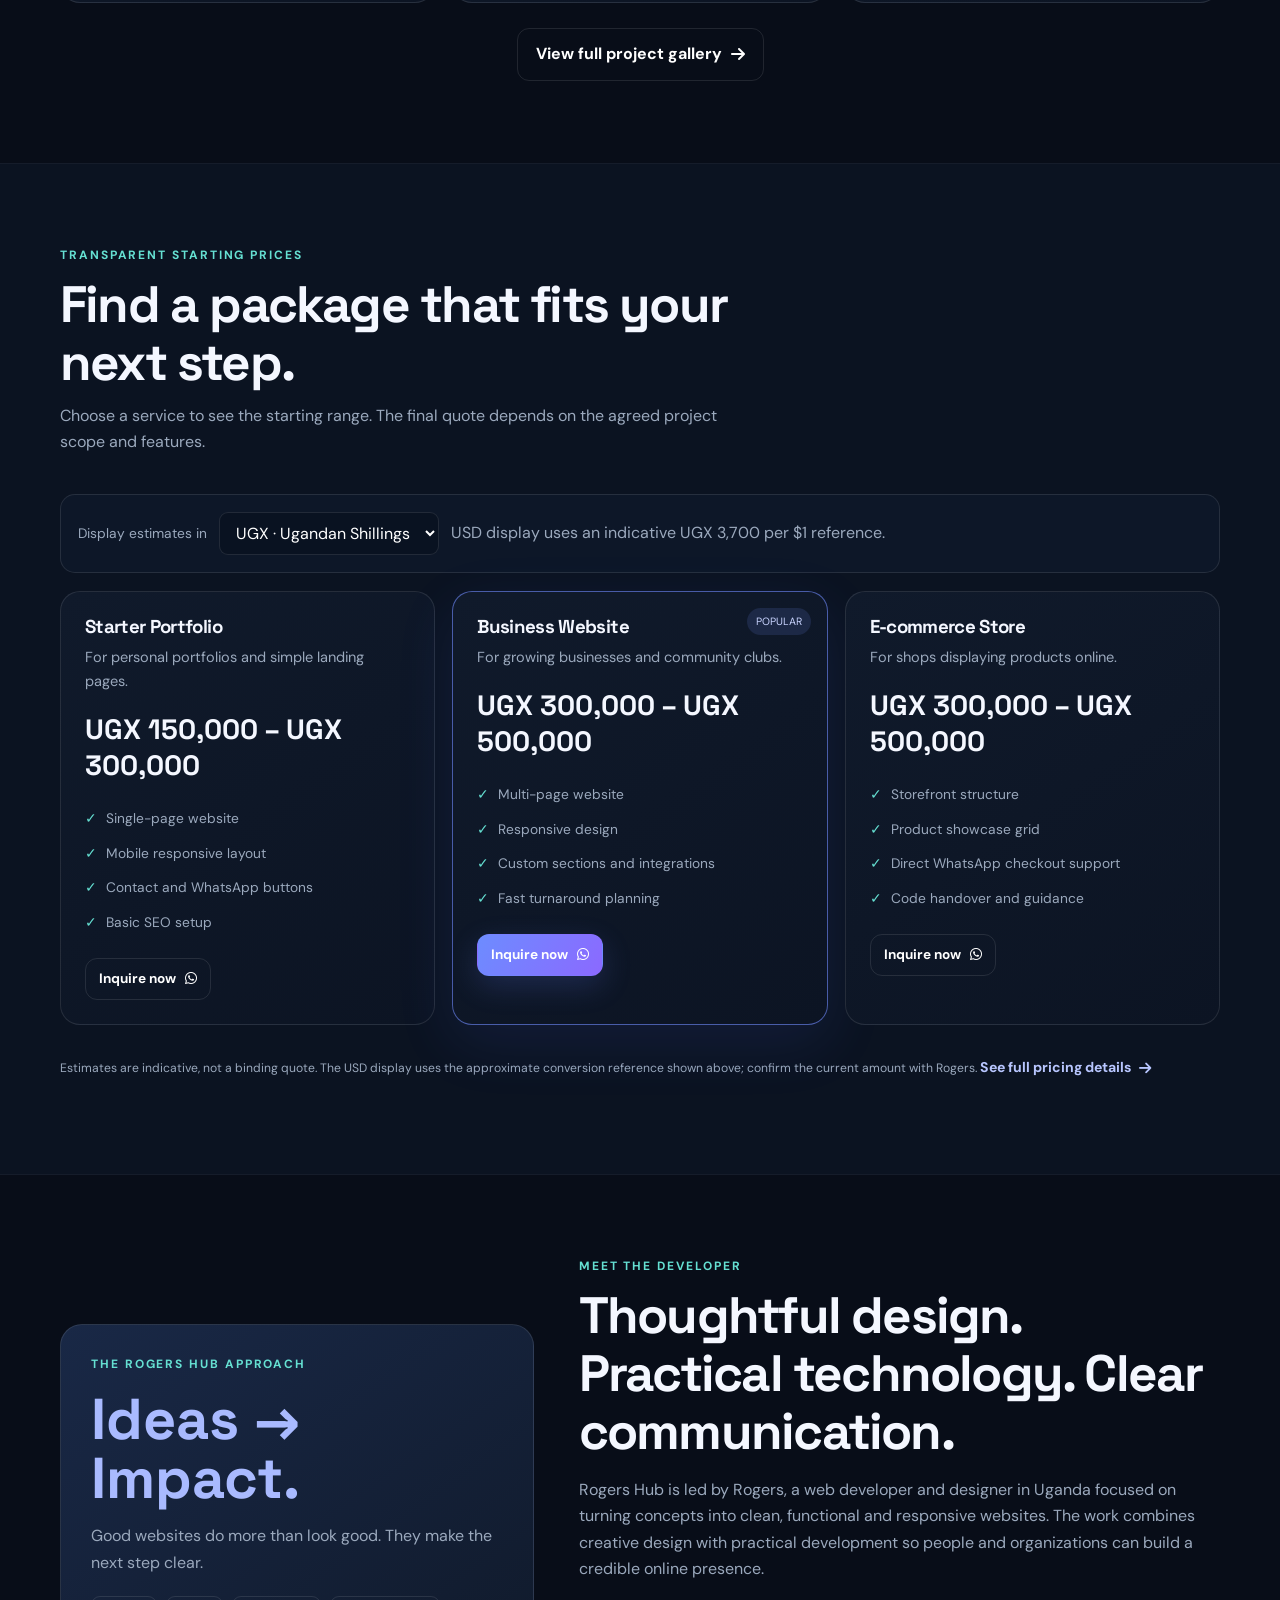
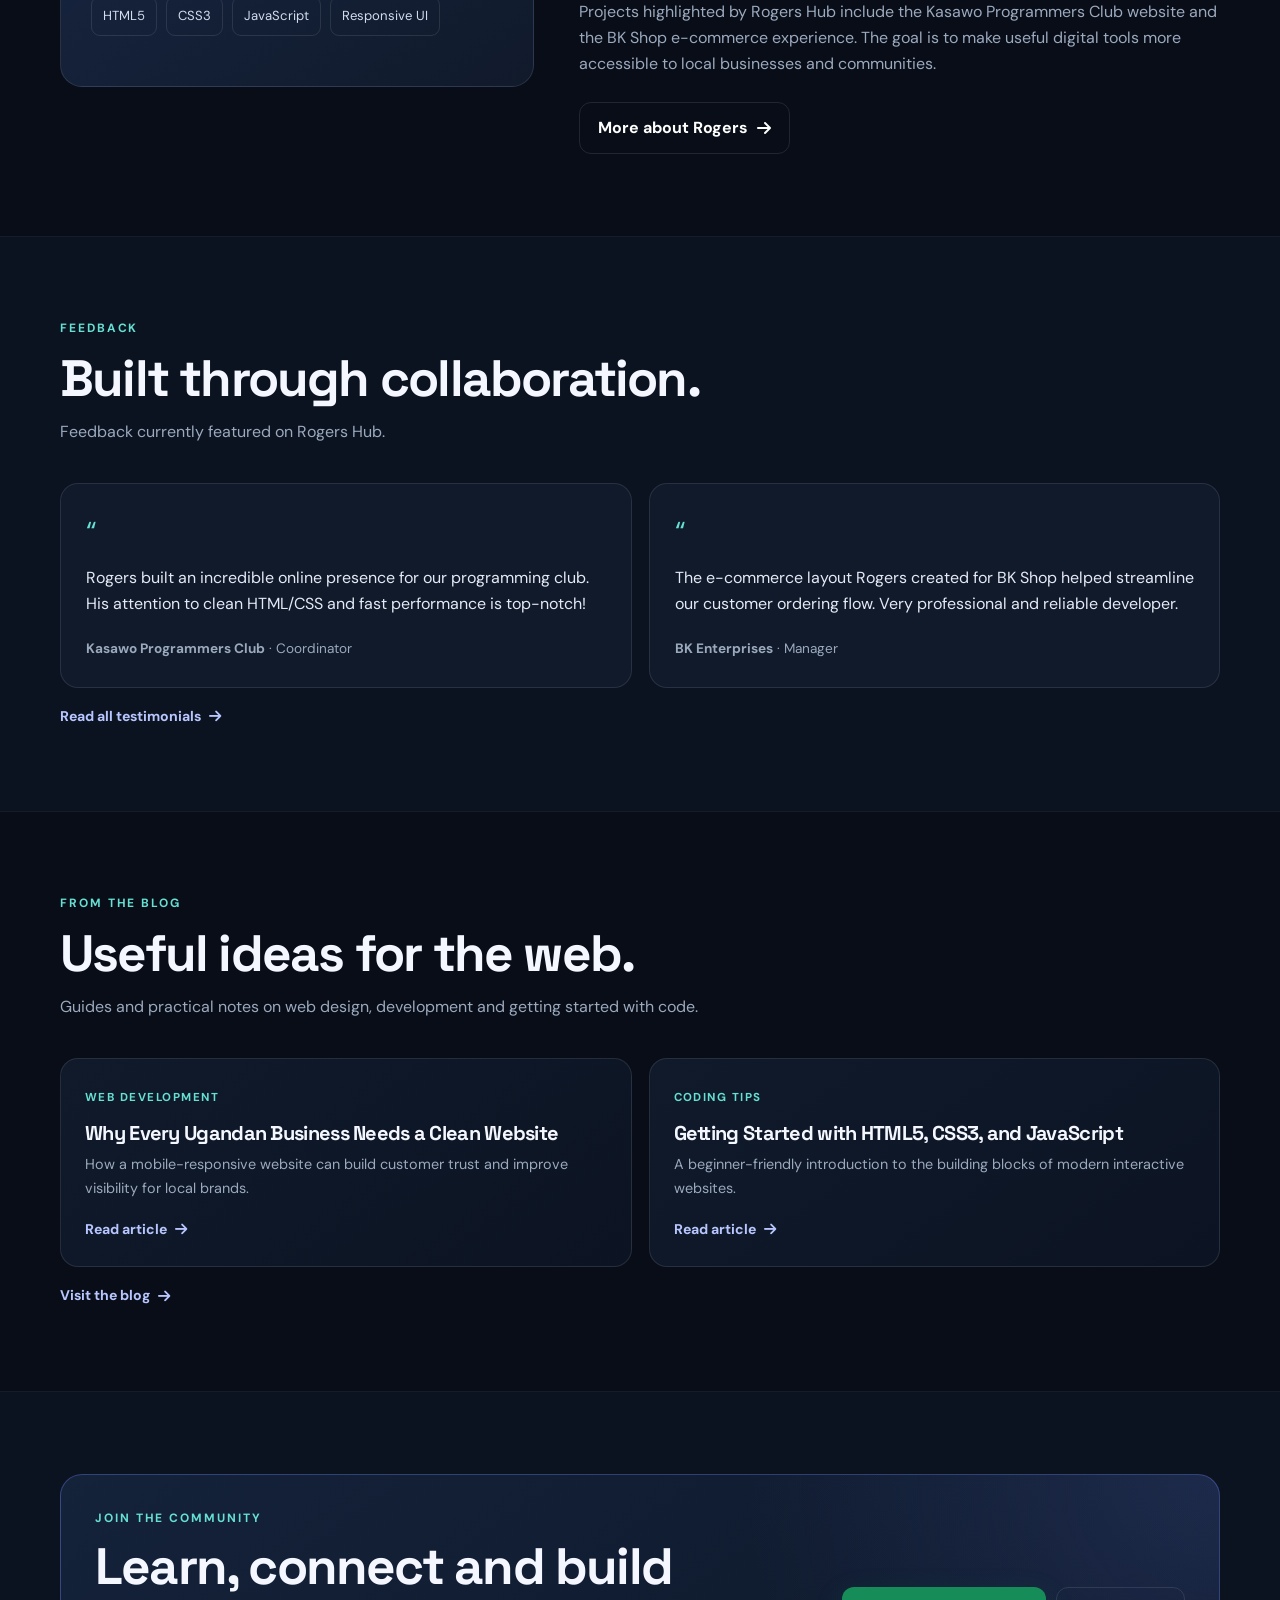
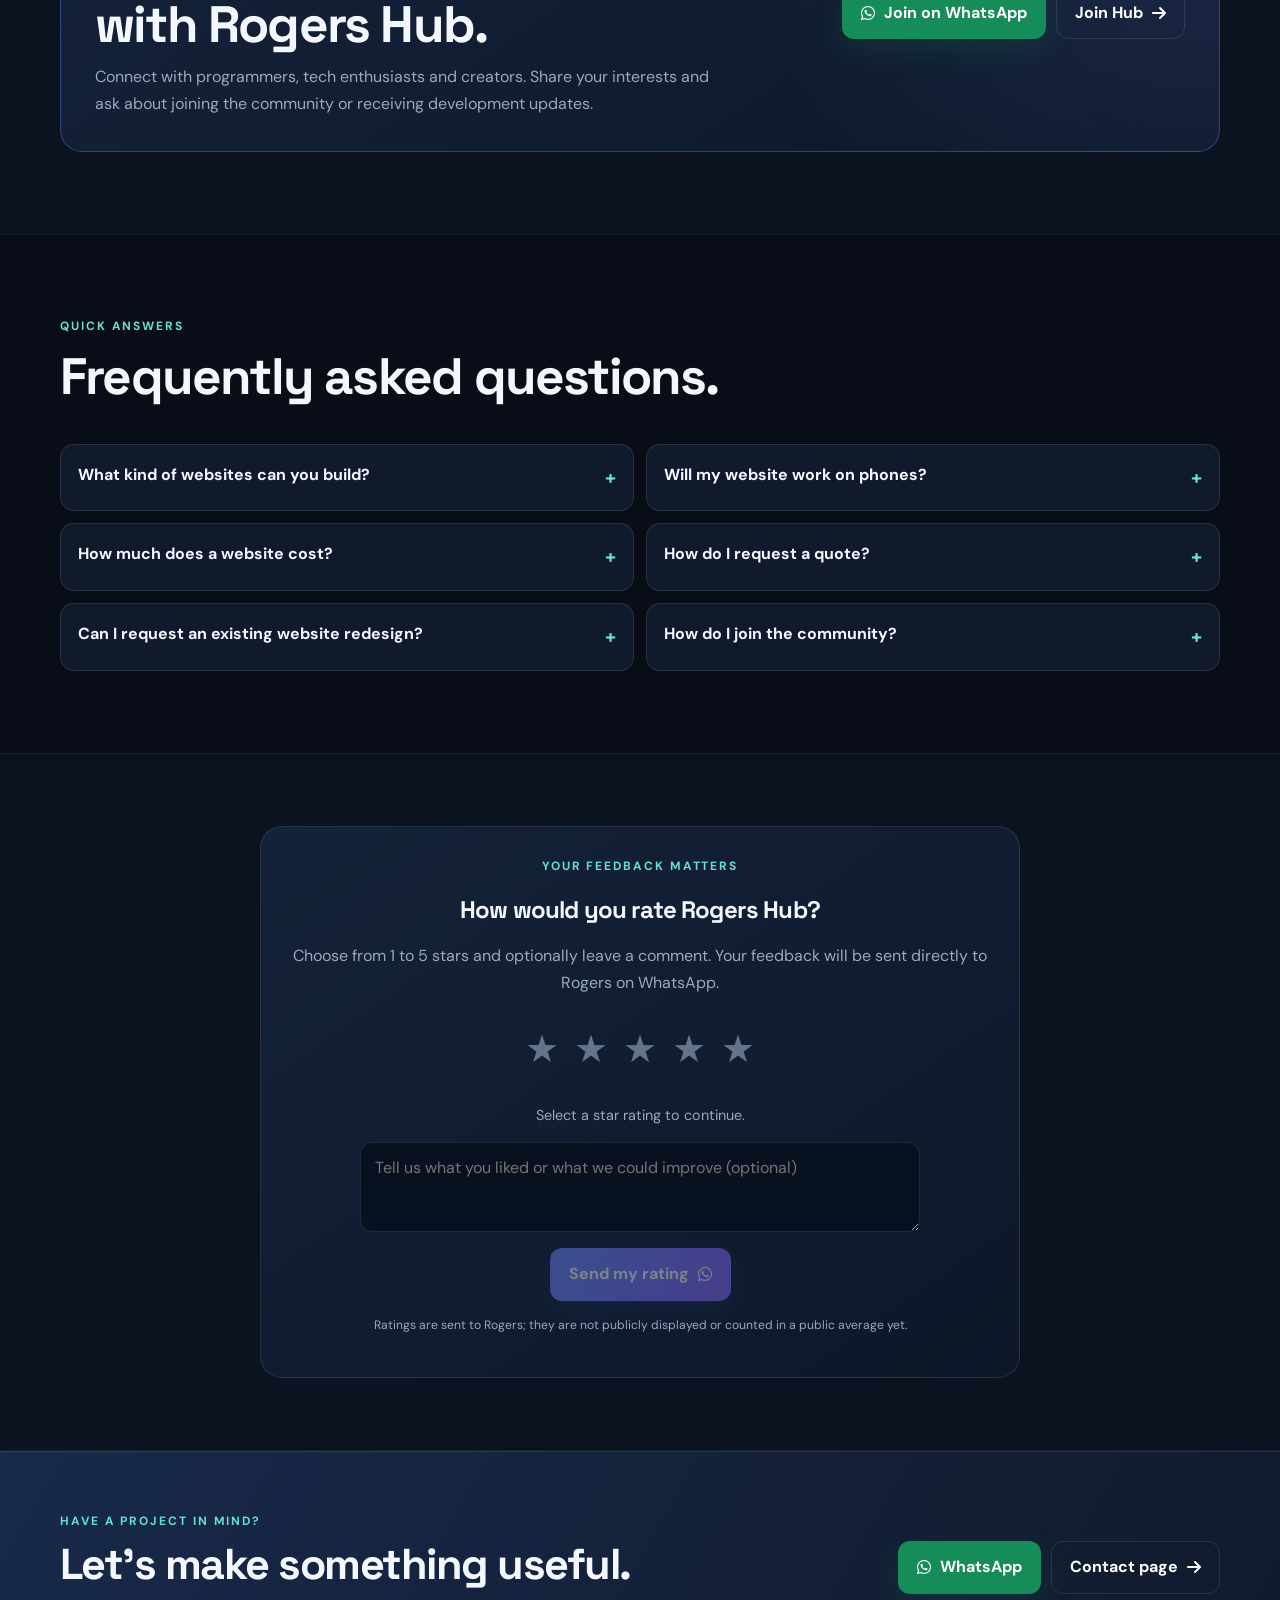
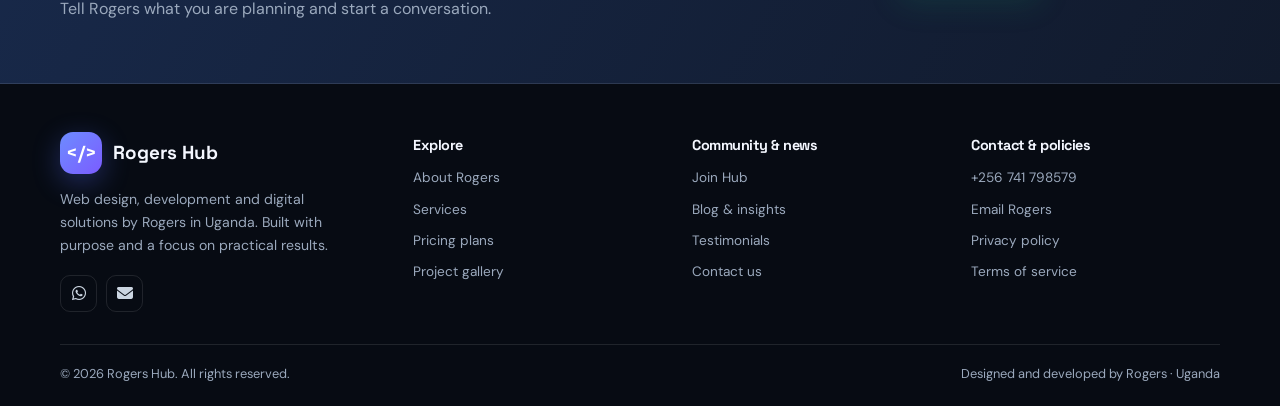
==== commit 94f43e14: "Add visitor website rating feature to homepage" ====
--- a/index.html
+++ b/index.html
@@ -21,6 +21,7 @@
     .nav{position:sticky;top:0;z-index:50;background:rgba(8,13,24,.9);backdrop-filter:blur(18px);border-bottom:1px solid var(--line)}.nav-inner{height:76px;display:flex;align-items:center;justify-content:space-between;gap:24px}.brand{display:flex;align-items:center;gap:11px;font:700 1.18rem "Space Grotesk",sans-serif;white-space:nowrap}.brand-mark{width:42px;height:42px;border-radius:13px;display:grid;place-items:center;background:linear-gradient(135deg,var(--blue),#7b5cff);box-shadow:0 8px 28px #536fff55;font-weight:700;color:white}.nav-links{display:flex;align-items:center;gap:19px;color:var(--muted);font-size:.87rem}.nav-links a{transition:color .2s}.nav-links a:hover,.nav-links a.active{color:white}.nav-actions{display:flex;align-items:center;gap:10px}.menu-btn{display:none;background:#111c2e;border:1px solid var(--line);color:white;border-radius:11px;padding:10px 13px;cursor:pointer}.btn{display:inline-flex;align-items:center;justify-content:center;gap:9px;padding:12px 18px;border-radius:12px;background:linear-gradient(120deg,var(--blue),#8b69ff);color:white;font-weight:700;border:1px solid transparent;cursor:pointer;box-shadow:0 10px 30px #647dff30;transition:transform .2s,filter .2s}.btn:hover{transform:translateY(-2px);filter:brightness(1.08)}.btn.secondary{background:transparent;border-color:var(--line);box-shadow:none}.btn.green{background:#168c58;box-shadow:0 10px 30px #168c5830}.btn.small{padding:9px 13px;font-size:.85rem}
     .hero{position:relative;overflow:hidden;padding:92px 0 78px;background:radial-gradient(ellipse at 83% 15%,#586eff2c,transparent 38%),radial-gradient(ellipse at 5% 70%,#35c8c01b,transparent 32%)}.hero-grid{display:grid;grid-template-columns:1.08fr .92fr;gap:50px;align-items:center}.eyebrow{display:inline-flex;align-items:center;gap:9px;padding:7px 12px;border:1px solid #6d8cff55;border-radius:99px;color:#c0cbff;background:#6d8cff12;font-size:.78rem;font-weight:700;letter-spacing:.07em;text-transform:uppercase}.dot{width:7px;height:7px;border-radius:50%;background:var(--cyan);box-shadow:0 0 12px var(--cyan)}h1,h2,h3,h4{font-family:"Space Grotesk",sans-serif;line-height:1.13;letter-spacing:-.035em}h1{font-size:clamp(2.8rem,6vw,5.1rem);margin:21px 0}h1 span{background:linear-gradient(100deg,#fff 5%,#9cb2ff 55%,#70e5d8);background-clip:text;-webkit-background-clip:text;color:transparent}.lead{font-size:1.12rem;color:var(--muted);max-width:590px}.hero-actions{display:flex;gap:12px;flex-wrap:wrap;margin:28px 0}.trust-points{display:flex;gap:19px;flex-wrap:wrap;color:var(--muted);font-size:.84rem}.trust-points i{color:var(--cyan);margin-right:6px}.hero-art{position:relative;min-height:410px;display:grid;place-items:center}.halo{position:absolute;width:300px;height:300px;border-radius:50%;background:linear-gradient(135deg,#647dff55,#5de0d255);filter:blur(2px);box-shadow:0 0 100px #617aff33}.browser{position:relative;width:min(100%,430px);padding:16px;border:1px solid #ffffff25;border-radius:22px;background:linear-gradient(145deg,#17243aee,#0d1728ee);box-shadow:0 30px 90px #0008;transform:rotate(-2deg)}.browser-head{display:flex;gap:6px;padding:3px 2px 14px;border-bottom:1px solid var(--line)}.browser-head i{width:8px;height:8px;border-radius:50%;background:#ff7185}.browser-head i:nth-child(2){background:#f7c86b}.browser-head i:nth-child(3){background:#5de0b0}.browser-body{padding:22px 16px}.browser-label{color:var(--cyan);font-size:.68rem;letter-spacing:.15em;font-weight:700}.browser-body h3{font-size:2rem;margin:12px 0}.browser-body p{color:var(--muted);font-size:.85rem}.browser-lines{height:8px;background:#ffffff12;border-radius:9px;margin:10px 0}.browser-lines b{display:block;width:76%;height:100%;background:linear-gradient(90deg,var(--blue),var(--cyan));border-radius:9px}.browser-tiles{display:grid;grid-template-columns:repeat(3,1fr);gap:9px;margin-top:22px}.browser-tiles span{height:67px;border-radius:10px;background:linear-gradient(145deg,#728bff30,#5de0d210);border:1px solid var(--line)}.float{position:absolute;padding:11px 14px;border:1px solid var(--line);border-radius:13px;background:#121f33;box-shadow:0 12px 35px #0006;font-size:.8rem}.float.one{right:-5px;top:54px}.float.two{left:-5px;bottom:42px}
     .ticker{border-block:1px solid var(--line);background:#0d1626;padding:15px 0;overflow:hidden}.ticker-inner{display:flex;width:max-content;align-items:center;gap:34px;white-space:nowrap;color:#b4c1d4;font-size:.9rem;animation:rh-marquee 28s linear infinite}.ticker-inner span{display:inline-flex;align-items:center;gap:10px}.ticker strong{color:white}.ticker:hover .ticker-inner{animation-play-state:paused}@keyframes rh-marquee{from{transform:translateX(0)}to{transform:translateX(-50%)}}@media(prefers-reduced-motion:reduce){.ticker-inner{animation:none;flex-wrap:wrap;white-space:normal;width:auto;justify-content:center}}
+    .rating-section{padding:72px 0;background:#0b1321;border-block:1px solid rgba(255,255,255,.05)}.rating-card{max-width:760px;margin:auto;padding:30px;border:1px solid var(--line);border-radius:22px;background:linear-gradient(145deg,#142239,#0d1728);text-align:center}.rating-stars{display:flex;justify-content:center;gap:9px;margin:20px 0}.rating-stars button{border:0;background:transparent;color:#65748b;font-size:2.35rem;cursor:pointer;padding:3px;transition:transform .15s,color .15s}.rating-stars button:hover,.rating-stars button.selected{color:#ffd166;transform:scale(1.12)}.rating-stars button:focus-visible{outline:2px solid var(--cyan);outline-offset:4px;border-radius:6px}.rating-hint{color:var(--muted);font-size:.9rem;min-height:1.5em}.rating-comment{width:100%;max-width:560px;min-height:90px;resize:vertical;padding:12px 14px;border:1px solid var(--line);border-radius:12px;background:#08111f;color:white;margin:10px auto 16px;display:block}.rating-submit:disabled{opacity:.45;cursor:not-allowed}
     .section{padding:82px 0}.section.alt{background:#0b1321;border-block:1px solid rgba(255,255,255,.04)}.section-head{max-width:700px;margin-bottom:38px}.kicker{color:var(--cyan);font-size:.75rem;font-weight:700;letter-spacing:.16em;text-transform:uppercase}.section h2{font-size:clamp(2rem,4vw,3.2rem);margin:11px 0}.section-head p,.muted{color:var(--muted)}.section-head p{margin:0}.grid3{display:grid;grid-template-columns:repeat(3,1fr);gap:17px}.card{background:linear-gradient(145deg,var(--surface),var(--surface2));border:1px solid var(--line);border-radius:var(--radius);padding:24px;transition:transform .22s,border-color .22s}.card:hover{transform:translateY(-4px);border-color:#718bff77}.icon{width:46px;height:46px;border-radius:13px;display:grid;place-items:center;background:#718bff1c;color:#aebdff;font-size:1.2rem;margin-bottom:18px}.card h3{font-size:1.17rem;margin:0 0 9px}.card p{color:var(--muted);font-size:.91rem;margin:0}.text-link{display:inline-flex;align-items:center;gap:8px;color:#b8c6ff;font-weight:700;font-size:.88rem;margin-top:17px}.text-link:hover{color:white}
     .feature-row{display:grid;grid-template-columns:1fr 1fr;gap:18px}.feature{padding:25px;border:1px solid var(--line);border-radius:18px;background:radial-gradient(circle at 100% 0,#718bff20,transparent 50%),var(--surface)}.feature .num{color:var(--cyan);font-size:.75rem;font-weight:700;letter-spacing:.12em}.feature h3{font-size:1.35rem;margin:16px 0 8px}.feature p{margin:0;color:var(--muted);font-size:.92rem}
     .project-card{overflow:hidden;padding:0}.project-visual{min-height:165px;display:grid;place-items:center;background:radial-gradient(circle at 25% 25%,#65e0d255,transparent 30%),linear-gradient(135deg,#1b3152,#111b30);border-bottom:1px solid var(--line)}.project-visual.shop{background:radial-gradient(circle at 75% 20%,#e3b76b66,transparent 30%),linear-gradient(135deg,#42321e,#111b30)}.project-symbol{font:700 2.6rem "Space Grotesk";color:#fff;text-shadow:0 8px 30px #0008}.project-copy{padding:22px}.tag-list{display:flex;gap:7px;flex-wrap:wrap;margin-top:14px}.tag{padding:5px 9px;border-radius:99px;background:#718bff17;border:1px solid #718bff30;color:#c6d0ff;font-size:.72rem}
@@ -155,6 +156,8 @@
     </div>
   </div></section>
 
+  <section class="rating-section" id="rate-us"><div class="wrap"><div class="rating-card"><div class="kicker">Your feedback matters</div><h2>How would you rate Rogers Hub?</h2><p class="muted">Choose from 1 to 5 stars and optionally leave a comment. Your feedback will be sent directly to Rogers on WhatsApp.</p><div class="rating-stars" role="group" aria-label="Rate this website from 1 to 5 stars"><button type="button" data-rating="1" aria-label="1 star" aria-pressed="false">★</button><button type="button" data-rating="2" aria-label="2 stars" aria-pressed="false">★</button><button type="button" data-rating="3" aria-label="3 stars" aria-pressed="false">★</button><button type="button" data-rating="4" aria-label="4 stars" aria-pressed="false">★</button><button type="button" data-rating="5" aria-label="5 stars" aria-pressed="false">★</button></div><p class="rating-hint" id="ratingHint" aria-live="polite">Select a star rating to continue.</p><label class="rh-sr" for="ratingComment">Optional feedback</label><textarea class="rating-comment" id="ratingComment" maxlength="600" placeholder="Tell us what you liked or what we could improve (optional)"></textarea><button class="btn rating-submit" id="ratingSubmit" type="button" disabled>Send my rating <i class="fa-brands fa-whatsapp"></i></button><p class="fineprint">Ratings are sent to Rogers; they are not publicly displayed or counted in a public average yet.</p></div></div></section>
+
   <section class="contact-strip"><div class="wrap contact-inner"><div><div class="kicker">Have a project in mind?</div><h2>Let’s make something useful.</h2><p>Tell Rogers what you are planning and start a conversation.</p></div><div class="contact-actions"><a class="btn green" href="https://wa.me/256741798579" target="_blank" rel="noopener"><i class="fa-brands fa-whatsapp"></i> WhatsApp</a><a class="btn secondary" href="contact.html">Contact page <i class="fa-solid fa-arrow-right"></i></a></div></div></section>
 </main>
 <footer>
@@ -180,6 +183,10 @@
   const formatUSD=n=>'$'+(n/3700).toLocaleString('en-US',{maximumFractionDigits:0});
   function updatePrices(){document.querySelectorAll('.price[data-low]').forEach(el=>{const low=Number(el.dataset.low),high=Number(el.dataset.high);el.textContent=currency.value==='USD'?formatUSD(low)+' – '+formatUSD(high):formatUGX(low)+' – '+formatUGX(high);});document.getElementById('rateNote').textContent=currency.value==='USD'?'Indicative conversion: UGX 3,700 per $1 (confirm the current rate before payment).':'USD conversion uses an indicative UGX 3,700 per $1 reference.';}
   currency.addEventListener('change',updatePrices);
+  const ratingButtons=[...document.querySelectorAll('[data-rating]')];
+  let selectedRating=0;
+  ratingButtons.forEach(button=>button.addEventListener('click',()=>{selectedRating=Number(button.dataset.rating);ratingButtons.forEach(star=>{const active=Number(star.dataset.rating)<=selectedRating;star.classList.toggle('selected',active);star.setAttribute('aria-pressed',String(Number(star.dataset.rating)===selectedRating));});document.getElementById('ratingHint').textContent=selectedRating+' out of 5 stars selected. Thank you!';document.getElementById('ratingSubmit').disabled=false;}));
+  document.getElementById('ratingSubmit').addEventListener('click',()=>{if(!selectedRating)return;const comment=document.getElementById('ratingComment').value.trim();const message='Hello Rogers! I would like to rate the Rogers Hub website: '+selectedRating+'/5 stars.'+(comment?' Feedback: '+comment:'');window.open('https://wa.me/256741798579?text='+encodeURIComponent(message),'_blank','noopener');});
   const backTop=document.getElementById('backTop');
   window.addEventListener('scroll',()=>backTop.classList.toggle('show',window.scrollY>450),{passive:true});
   backTop.addEventListener('click',()=>window.scrollTo({top:0,behavior:'smooth'}));
